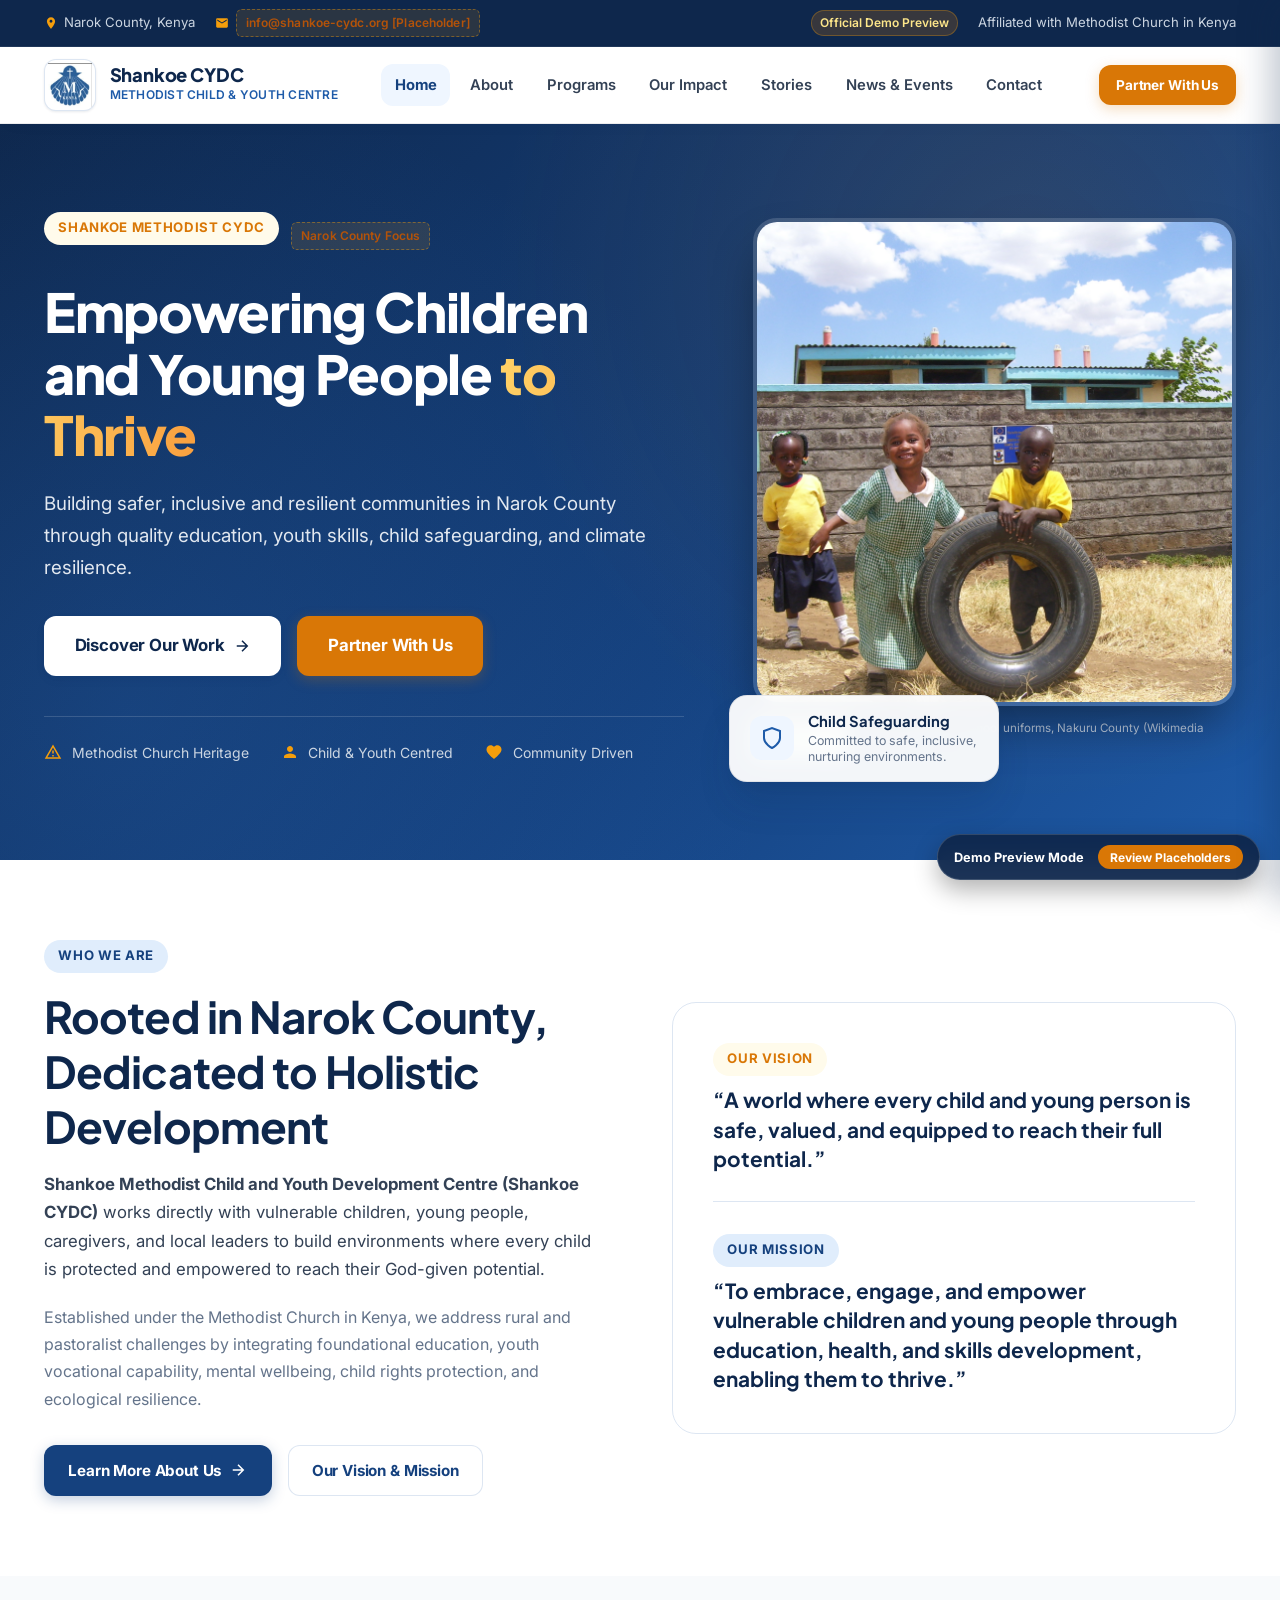
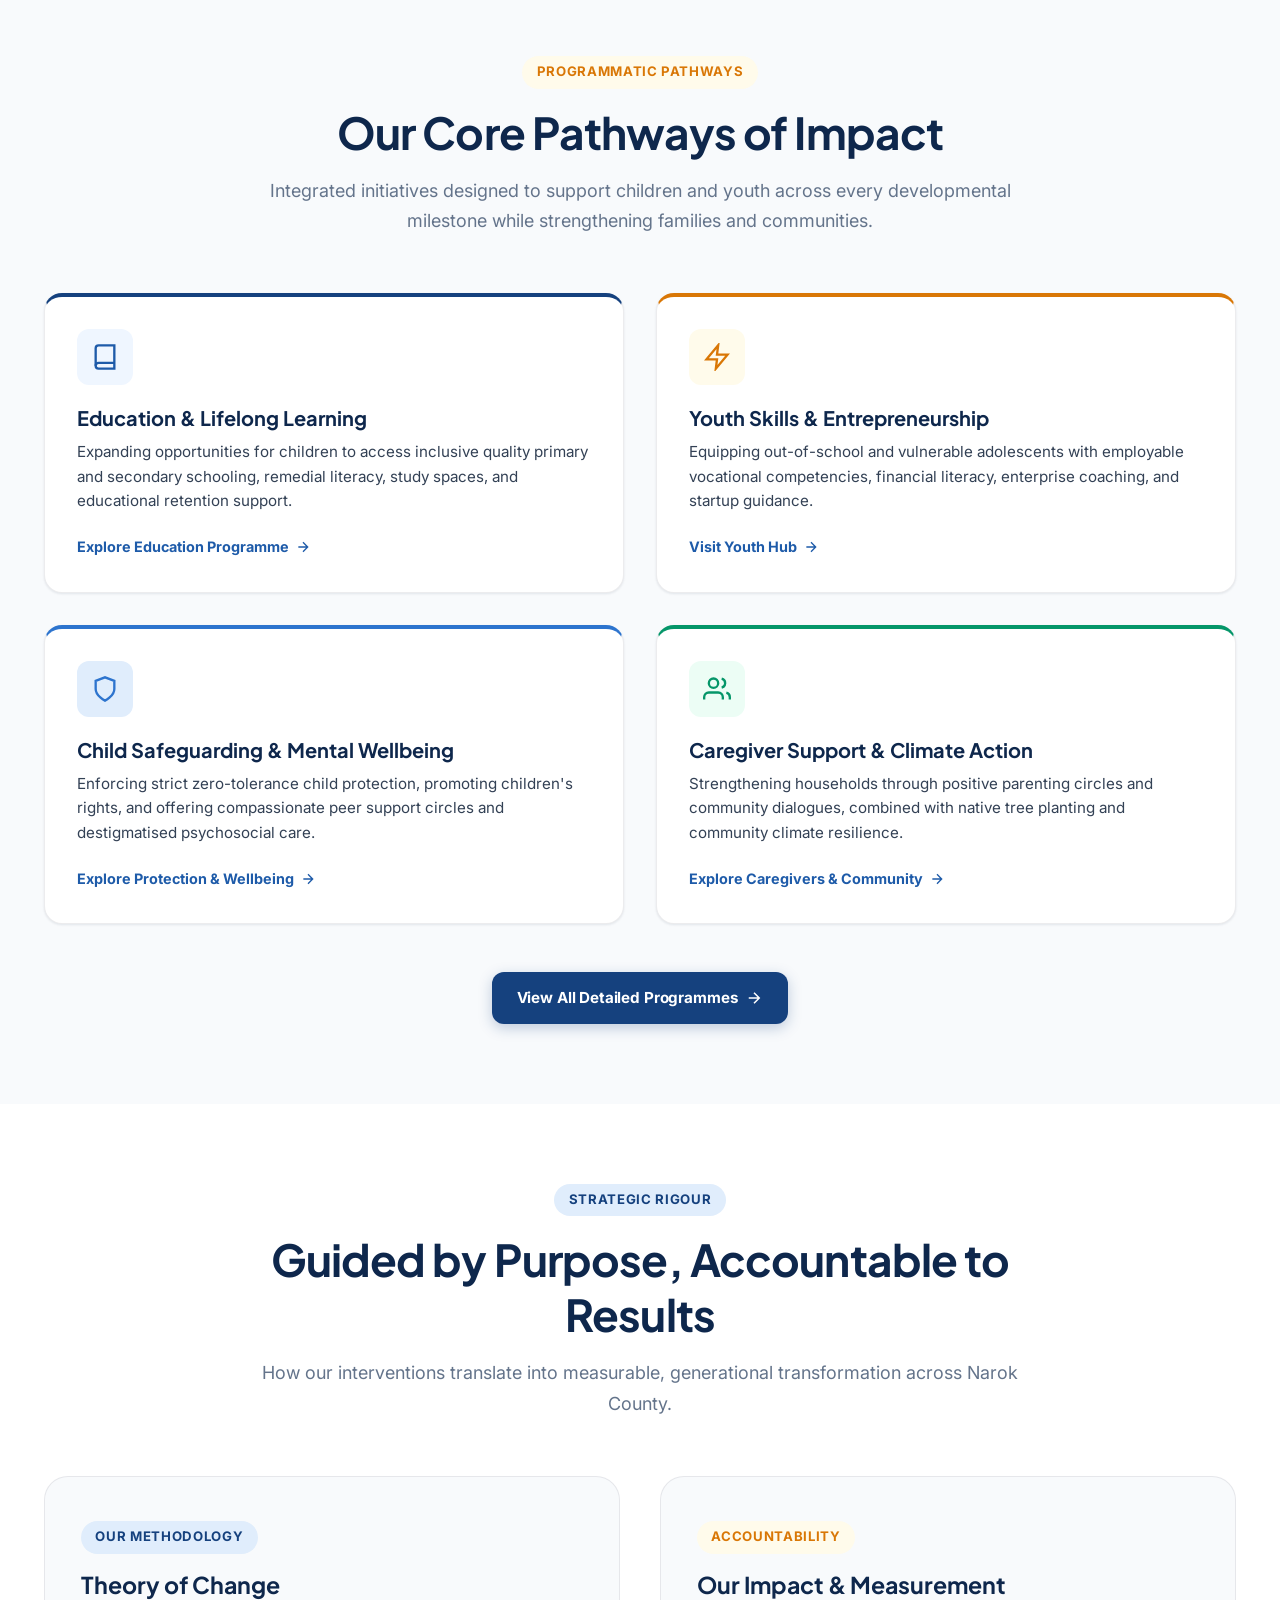
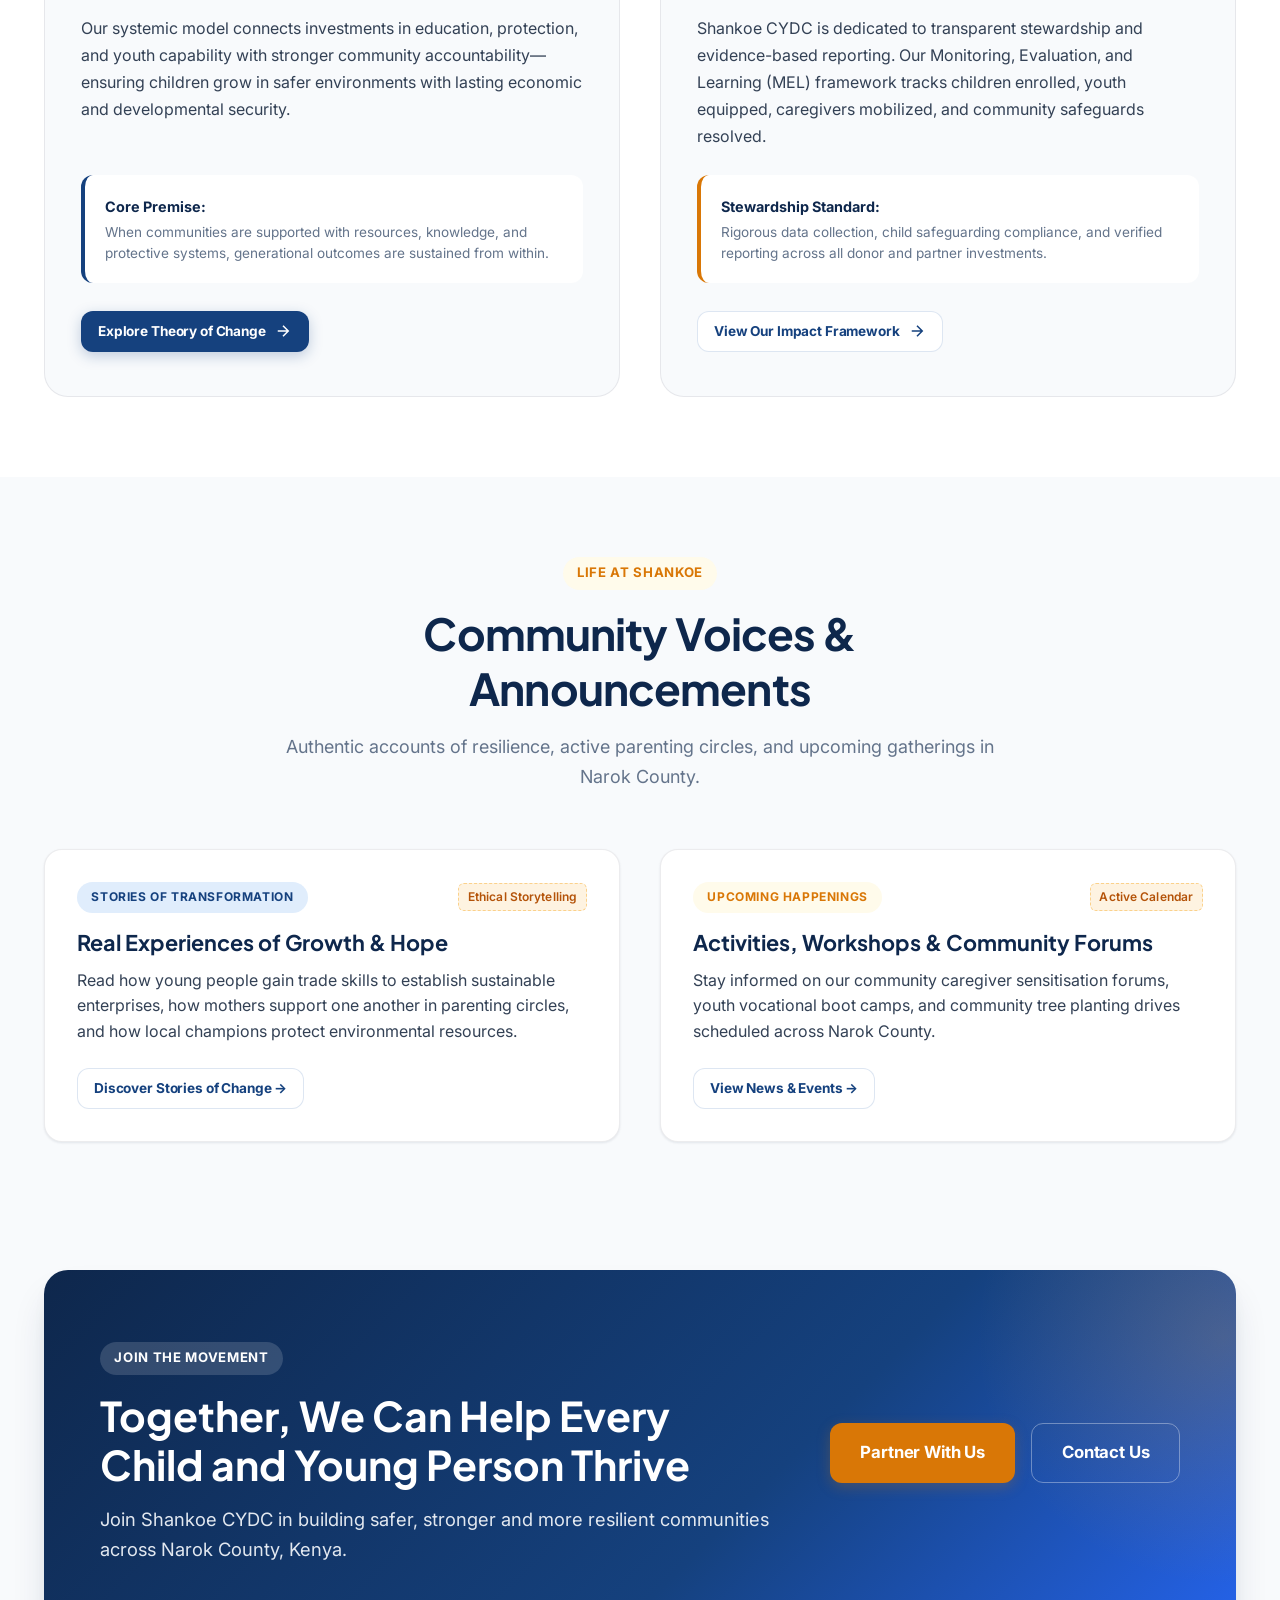
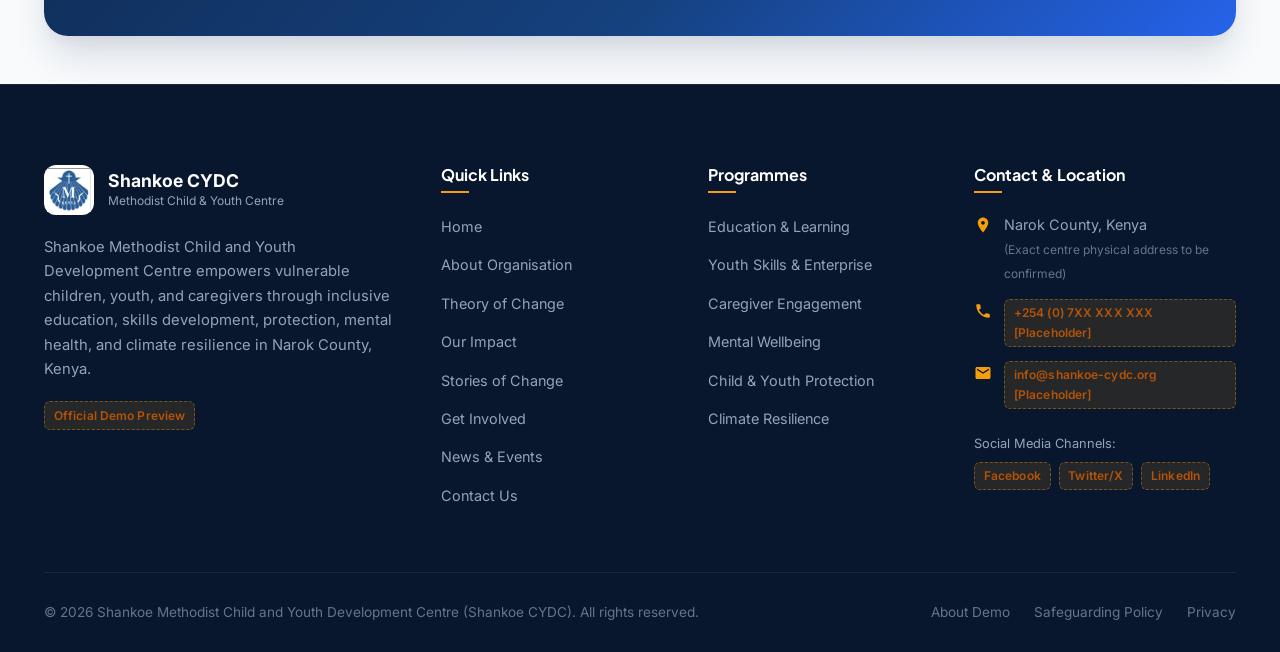
==== index.html @ 3a930e27 "Streamline homepage layout and eliminate redundant navigation across site" ====
<!DOCTYPE html>
<html lang="en">
<head>
  <meta charset="UTF-8">
  <meta name="viewport" content="width=device-width, initial-scale=1.0">
  <title>Shankoe Methodist Child and Youth Development Centre (Shankoe CYDC) | Narok County, Kenya</title>
  <meta name="description" content="Official website for Shankoe Methodist Child and Youth Development Centre (Shankoe CYDC) in Narok County, Kenya. Empowering children and youth through education, protection, mental wellbeing, and climate resilience.">
  <meta name="keywords" content="Shankoe CYDC, Shankoe Methodist Child and Youth Development Centre, Narok County Kenya, Child Development, Youth Empowerment, Education, Child Protection, Community Climate Resilience">
  <link rel="stylesheet" href="css/style.css">
  <link rel="icon" type="image/jpeg" href="assets/images/shankoe-logo-clean.png">
</head>
<body>

  <!-- Top Announcement & Status Bar -->
  <div class="top-bar">
    <div class="container top-bar-inner">
      <div class="top-bar-left">
        <span class="top-bar-item">
          <svg viewBox="0 0 24 24" fill="currentColor"><path d="M12 2C8.13 2 5 5.13 5 9c0 5.25 7 13 7 13s7-7.75 7-13c0-3.87-3.13-7-7-7zm0 9.5c-1.38 0-2.5-1.12-2.5-2.5s1.12-2.5 2.5-2.5 2.5 1.12 2.5 2.5-1.12 2.5-2.5 2.5z"/></svg>
          Narok County, Kenya
        </span>
        <span class="top-bar-item">
          <svg viewBox="0 0 24 24" fill="currentColor"><path d="M20 4H4c-1.1 0-1.99.9-1.99 2L2 18c0 1.1.9 2 2 2h16c1.1 0 2-.9 2-2V6c0-1.1-.9-2-2-2zm0 4l-8 5-8-5V6l8 5 8-5v2z"/></svg>
          <span class="placeholder-tag" data-placeholder="true">info@shankoe-cydc.org [Placeholder]</span>
        </span>
      </div>
      <div class="top-bar-right">
        <span class="demo-indicator">
          Official Demo Preview
        </span>
        <span class="top-bar-item">Affiliated with Methodist Church in Kenya</span>
      </div>
    </div>
  </div>

  <!-- Master Navigation Header -->
  <header class="header-nav">
    <div class="container nav-container">
      <a href="index.html" class="brand-wrapper" aria-label="Shankoe CYDC Home">
        <div class="brand-logo-badge">
          <img src="assets/images/shankoe-logo-clean.png" alt="Shankoe Methodist Child and Youth Development Centre Logo">
        </div>
        <div class="brand-text">
          <span class="brand-title">Shankoe CYDC</span>
          <span class="brand-sub">Methodist Child &amp; Youth Centre</span>
        </div>
      </a>

      <!-- Desktop Nav -->
      <nav>
        <ul class="nav-menu">
          <li class="nav-item"><a href="index.html" class="nav-link active">Home</a></li>
          <li class="nav-item">
            <a href="about.html" class="nav-link">About</a>
            <ul class="nav-dropdown">
              <li><a href="about.html#vision-mission">Vision &amp; Mission</a></li>
              <li><a href="about.html#core-values">Core Values</a></li>
              <li><a href="about.html#objectives">Strategic Objectives</a></li>
              <li><a href="about.html#toc">Theory of Change</a></li>
            </ul>
          </li>
          <li class="nav-item">
            <a href="programs.html" class="nav-link">Programs</a>
            <ul class="nav-dropdown">
              <li><a href="programs.html">All Programmes</a></li>
              <li><a href="programs.html#education">Education &amp; Lifelong Learning</a></li>
              <li><a href="youth.html">Youth Skills &amp; Enterprise</a></li>
              <li><a href="caregivers.html">Caregivers &amp; Community</a></li>
              <li><a href="programs.html#protection">Child &amp; Youth Protection</a></li>
              <li><a href="programs.html#mental-health">Psychosocial &amp; Mental Health</a></li>
              <li><a href="programs.html#climate">Community Climate Resilience</a></li>
            </ul>
          </li>
          <li class="nav-item"><a href="impact.html" class="nav-link">Our Impact</a></li>
          <li class="nav-item"><a href="stories.html" class="nav-link">Stories</a></li>
          <li class="nav-item"><a href="news.html" class="nav-link">News &amp; Events</a></li>
          <li class="nav-item"><a href="contact.html" class="nav-link">Contact</a></li>
        </ul>
      </nav>

      <!-- Nav Actions -->
      <div class="nav-actions">
        <a href="get-involved.html" class="btn btn-accent btn-sm">Partner With Us</a>
        <button class="mobile-toggle" aria-label="Open mobile navigation menu">
          <svg viewBox="0 0 24 24" fill="none" stroke="currentColor" stroke-width="2"><path stroke-linecap="round" stroke-linejoin="round" d="M4 6h16M4 12h16M4 18h16"/></svg>
        </button>
      </div>
    </div>
  </header>

  <!-- Mobile Off-Canvas Drawer -->
  <div class="mobile-drawer-backdrop"></div>
  <div class="mobile-drawer" role="dialog" aria-label="Mobile Navigation">
    <div class="mobile-drawer-header">
      <div class="brand-wrapper">
        <div class="brand-logo-badge">
          <img src="assets/images/shankoe-logo-clean.png" alt="Shankoe CYDC">
        </div>
        <div class="brand-text">
          <span class="brand-title">Shankoe CYDC</span>
          <span class="brand-sub">Narok County, Kenya</span>
        </div>
      </div>
      <button class="mobile-drawer-close" aria-label="Close navigation" style="background:none;border:none;cursor:pointer;padding:0.4rem;">
        <svg viewBox="0 0 24 24" width="24" height="24" stroke="currentColor" stroke-width="2" fill="none"><path d="M6 18L18 6M6 6l12 12"/></svg>
      </button>
    </div>
    <ul class="mobile-menu-list">
      <li><a href="index.html" class="mobile-menu-link active">Home</a></li>
      <li><a href="about.html" class="mobile-menu-link">About Us</a></li>
      <li><a href="programs.html" class="mobile-menu-link">Programs Overview</a></li>
      <li><a href="youth.html" class="mobile-menu-link">Youth Empowerment Hub</a></li>
      <li><a href="caregivers.html" class="mobile-menu-link">Caregiver Engagement</a></li>
      <li><a href="impact.html" class="mobile-menu-link">Our Impact</a></li>
      <li><a href="stories.html" class="mobile-menu-link">Stories of Change</a></li>
      <li><a href="news.html" class="mobile-menu-link">News &amp; Events</a></li>
      <li><a href="contact.html" class="mobile-menu-link">Contact</a></li>
    </ul>
    <div class="mobile-drawer-cta">
      <a href="get-involved.html" class="btn btn-accent" style="width:100%;">Partner With Us</a>
      <a href="contact.html" class="btn btn-secondary" style="width:100%;">Contact Organisation</a>
    </div>
  </div>

  <!-- Hero Section -->
  <section class="hero">
    <div class="container hero-grid">
      <div class="hero-content">
        <div class="hero-badge-row">
          <span class="eyebrow eyebrow-accent">Shankoe Methodist CYDC</span>
          <span class="placeholder-tag" data-placeholder="true">Narok County Focus</span>
        </div>
        <h1 class="hero-title">
          Empowering Children and Young People <span>to Thrive</span>
        </h1>
        <p class="hero-lead">
          Building safer, inclusive and resilient communities in Narok County through quality education, youth skills, child safeguarding, and climate resilience.
        </p>
        <div class="hero-actions">
          <a href="#pillars" class="btn btn-white btn-lg">
            Discover Our Work
            <svg viewBox="0 0 24 24" fill="none" stroke="currentColor" stroke-width="2"><path d="M5 12h14M12 5l7 7-7 7"/></svg>
          </a>
          <a href="get-involved.html" class="btn btn-accent btn-lg">
            Partner With Us
          </a>
        </div>
        <div class="hero-trust-bar">
          <div class="hero-trust-item">
            <svg viewBox="0 0 24 24" fill="currentColor"><path d="M12 2L1 21h22L12 2zm0 3.99L19.53 19H4.47L12 5.99zM11 16h2v2h-2zm0-6h2v4h-2z"/></svg>
            <span>Methodist Church Heritage</span>
          </div>
          <div class="hero-trust-item">
            <svg viewBox="0 0 24 24" fill="currentColor"><path d="M12 12c2.21 0 4-1.79 4-4s-1.79-4-4-4-4 1.79-4 4 1.79 4 4 4zm0 2c-2.67 0-8 1.34-8 4v2h16v-2c0-2.66-5.33-4-8-4z"/></svg>
            <span>Child &amp; Youth Centred</span>
          </div>
          <div class="hero-trust-item">
            <svg viewBox="0 0 24 24" fill="currentColor"><path d="M12 21.35l-1.45-1.32C5.4 15.36 2 12.28 2 8.5 2 5.42 4.42 3 7.5 3c1.74 0 3.41.81 4.5 2.09C13.09 3.81 14.76 3 16.5 3 19.58 3 22 5.42 22 8.5c0 3.78-3.4 6.86-8.55 11.54L12 21.35z"/></svg>
            <span>Community Driven</span>
          </div>
        </div>
      </div>

      <div class="hero-visual">
        <div class="hero-image-card">
          <img src="assets/images/kenya-nakuru-nursery-children.jpg" alt="Children in school uniforms at a community nursery school in Kenya">
        </div>
        <div class="hero-float-card">
          <div class="float-icon">
            <svg viewBox="0 0 24 24" fill="none" stroke="currentColor" stroke-width="2"><path d="M12 22s8-4 8-10V5l-8-3-8 3v7c0 6 8 10 8 10z"/></svg>
          </div>
          <div class="float-text">
            <h4>Child Safeguarding</h4>
            <p>Committed to safe, inclusive, nurturing environments.</p>
          </div>
        </div>
        <p class="photo-caption-note">
          <span style="background:#e0f7ec;color:#1a7a4a;font-size:0.7rem;padding:0.1rem 0.45rem;border-radius:3px;font-weight:600;">CC-BY Licensed</span>
          Kenyan children in school uniforms, Nakuru County (Wikimedia Commons).
        </p>
      </div>
    </div>
  </section>

  <!-- Who We Are / Purpose Overview (Concise & Impactful) -->
  <section class="section bg-white" id="who-we-are">
    <div class="container">
      <div class="grid-2" style="align-items: center; gap: 4rem;">
        <div>
          <span class="eyebrow">Who We Are</span>
          <h2 class="section-title">Rooted in Narok County, Dedicated to Holistic Development</h2>
          <p style="font-size: 1.05rem; line-height: 1.7; color: var(--text-body); margin-bottom: 1.25rem;">
            <strong>Shankoe Methodist Child and Youth Development Centre (Shankoe CYDC)</strong> works directly with vulnerable children, young people, caregivers, and local leaders to build environments where every child is protected and empowered to reach their God-given potential.
          </p>
          <p style="color: var(--text-muted); line-height: 1.7; margin-bottom: 2rem;">
            Established under the Methodist Church in Kenya, we address rural and pastoralist challenges by integrating foundational education, youth vocational capability, mental wellbeing, child rights protection, and ecological resilience.
          </p>
          <div style="display: flex; gap: 1rem; flex-wrap: wrap;">
            <a href="about.html" class="btn btn-primary">
              Learn More About Us
              <svg viewBox="0 0 24 24" fill="none" stroke="currentColor" stroke-width="2"><path d="M5 12h14M12 5l7 7-7 7"/></svg>
            </a>
            <a href="about.html#vision-mission" class="btn btn-secondary">
              Our Vision &amp; Mission
            </a>
          </div>
        </div>

        <div style="background: var(--bg-subtle-blue); border-radius: var(--radius-xl); padding: 2.5rem; border: 1px solid var(--border-blue);">
          <div style="margin-bottom: 2rem; padding-bottom: 1.75rem; border-bottom: 1px solid rgba(30, 91, 169, 0.15);">
            <div style="display:flex; align-items:center; gap:0.5rem; margin-bottom:0.6rem;">
              <span class="eyebrow eyebrow-accent" style="margin-bottom:0;">Our Vision</span>
            </div>
            <h3 style="font-size: 1.3rem; color: var(--primary-navy); line-height: 1.4;">
              “A world where every child and young person is safe, valued, and equipped to reach their full potential.”
            </h3>
          </div>
          <div>
            <div style="display:flex; align-items:center; gap:0.5rem; margin-bottom:0.6rem;">
              <span class="eyebrow" style="margin-bottom:0;">Our Mission</span>
            </div>
            <h3 style="font-size: 1.3rem; color: var(--primary-navy); line-height: 1.4;">
              “To embrace, engage, and empower vulnerable children and young people through education, health, and skills development, enabling them to thrive.”
            </h3>
          </div>
        </div>
      </div>
    </div>
  </section>

  <!-- Core Pillars of Impact (Curated 4-Pillar Grid) -->
  <section class="section bg-light" id="pillars">
    <div class="container">
      <div class="section-header">
        <span class="eyebrow eyebrow-accent">Programmatic Pathways</span>
        <h2 class="section-title">Our Core Pathways of Impact</h2>
        <p class="section-desc">
          Integrated initiatives designed to support children and youth across every developmental milestone while strengthening families and communities.
        </p>
      </div>

      <div class="grid-2" style="gap: 2rem;">
        <!-- Pillar 1: Education -->
        <div class="card" style="border-top: 4px solid var(--primary-blue);">
          <div class="card-icon">
            <svg viewBox="0 0 24 24" fill="none" stroke="currentColor" stroke-width="2"><path d="M4 19.5A2.5 2.5 0 0 1 6.5 17H20"/><path d="M6.5 2H20v20H6.5A2.5 2.5 0 0 1 4 19.5v-15A2.5 2.5 0 0 1 6.5 2z"/></svg>
          </div>
          <h3 class="card-title">Education &amp; Lifelong Learning</h3>
          <p class="card-text">
            Expanding opportunities for children to access inclusive quality primary and secondary schooling, remedial literacy, study spaces, and educational retention support.
          </p>
          <a href="programs.html#education" class="card-link">
            Explore Education Programme
            <svg viewBox="0 0 24 24" fill="none" stroke="currentColor" stroke-width="2"><path d="M5 12h14M12 5l7 7-7 7"/></svg>
          </a>
        </div>

        <!-- Pillar 2: Youth Skills -->
        <div class="card" style="border-top: 4px solid var(--accent-amber);">
          <div class="card-icon" style="background:var(--accent-warm); color:var(--accent-amber);">
            <svg viewBox="0 0 24 24" fill="none" stroke="currentColor" stroke-width="2"><polygon points="13 2 3 14 12 14 11 22 21 10 12 10 13 2"/></svg>
          </div>
          <h3 class="card-title">Youth Skills &amp; Entrepreneurship</h3>
          <p class="card-text">
            Equipping out-of-school and vulnerable adolescents with employable vocational competencies, financial literacy, enterprise coaching, and startup guidance.
          </p>
          <a href="youth.html" class="card-link">
            Visit Youth Hub
            <svg viewBox="0 0 24 24" fill="none" stroke="currentColor" stroke-width="2"><path d="M5 12h14M12 5l7 7-7 7"/></svg>
          </a>
        </div>

        <!-- Pillar 3: Protection & Wellbeing -->
        <div class="card" style="border-top: 4px solid var(--accent-blue);">
          <div class="card-icon" style="background:#e0edfc; color:var(--accent-blue);">
            <svg viewBox="0 0 24 24" fill="none" stroke="currentColor" stroke-width="2"><path d="M12 22s8-4 8-10V5l-8-3-8 3v7c0 6 8 10 8 10z"/></svg>
          </div>
          <h3 class="card-title">Child Safeguarding &amp; Mental Wellbeing</h3>
          <p class="card-text">
            Enforcing strict zero-tolerance child protection, promoting children's rights, and offering compassionate peer support circles and destigmatised psychosocial care.
          </p>
          <a href="programs.html#protection" class="card-link">
            Explore Protection &amp; Wellbeing
            <svg viewBox="0 0 24 24" fill="none" stroke="currentColor" stroke-width="2"><path d="M5 12h14M12 5l7 7-7 7"/></svg>
          </a>
        </div>

        <!-- Pillar 4: Caregivers & Climate -->
        <div class="card" style="border-top: 4px solid var(--accent-green);">
          <div class="card-icon" style="background:var(--accent-green-light); color:var(--accent-green);">
            <svg viewBox="0 0 24 24" fill="none" stroke="currentColor" stroke-width="2"><path d="M17 21v-2a4 4 0 0 0-4-4H5a4 4 0 0 0-4 4v2"/><circle cx="9" cy="7" r="4"/><path d="M23 21v-2a4 4 0 0 0-3-3.87"/><path d="M16 3.13a4 4 0 0 1 0 7.75"/></svg>
          </div>
          <h3 class="card-title">Caregiver Support &amp; Climate Action</h3>
          <p class="card-text">
            Strengthening households through positive parenting circles and community dialogues, combined with native tree planting and community climate resilience.
          </p>
          <a href="caregivers.html" class="card-link">
            Explore Caregivers &amp; Community
            <svg viewBox="0 0 24 24" fill="none" stroke="currentColor" stroke-width="2"><path d="M5 12h14M12 5l7 7-7 7"/></svg>
          </a>
        </div>
      </div>

      <div style="text-align: center; margin-top: 3rem;">
        <a href="programs.html" class="btn btn-primary">
          View All Detailed Programmes
          <svg viewBox="0 0 24 24" fill="none" stroke="currentColor" stroke-width="2"><path d="M5 12h14M12 5l7 7-7 7"/></svg>
        </a>
      </div>
    </div>
  </section>

  <!-- Strategic Direction & Impact Framework (Clean Dual Gateway) -->
  <section class="section bg-white" id="strategy-impact">
    <div class="container">
      <div class="section-header">
        <span class="eyebrow">Strategic Rigour</span>
        <h2 class="section-title">Guided by Purpose, Accountable to Results</h2>
        <p class="section-desc">
          How our interventions translate into measurable, generational transformation across Narok County.
        </p>
      </div>

      <div class="grid-2" style="gap: 2.5rem; align-items: stretch;">
        <!-- Theory of Change Card -->
        <div style="background: var(--bg-page); border-radius: var(--radius-xl); padding: 2.75rem 2.25rem; border: 1px solid var(--border-light); display: flex; flex-direction: column;">
          <div style="display: flex; align-items: center; gap: 0.5rem; margin-bottom: 1rem;">
            <span class="eyebrow" style="margin-bottom: 0;">Our Methodology</span>
          </div>
          <h3 style="font-size: 1.45rem; color: var(--primary-navy); margin-bottom: 1rem;">Theory of Change</h3>
          <p style="color: var(--text-body); line-height: 1.7; margin-bottom: 1.5rem; flex-grow: 1;">
            Our systemic model connects investments in education, protection, and youth capability with stronger community accountability—ensuring children grow in safer environments with lasting economic and developmental security.
          </p>
          <div style="background: #ffffff; border-radius: var(--radius-md); padding: 1.25rem; margin-bottom: 1.75rem; border-left: 4px solid var(--primary-blue);">
            <strong style="color: var(--primary-navy); font-size: 0.9rem; display: block; margin-bottom: 0.25rem;">Core Premise:</strong>
            <p style="font-size: 0.85rem; color: var(--text-muted); margin: 0; line-height: 1.5;">
              When communities are supported with resources, knowledge, and protective systems, generational outcomes are sustained from within.
            </p>
          </div>
          <div>
            <a href="about.html#toc" class="btn btn-primary btn-sm">
              Explore Theory of Change
              <svg viewBox="0 0 24 24" fill="none" stroke="currentColor" stroke-width="2"><path d="M5 12h14M12 5l7 7-7 7"/></svg>
            </a>
          </div>
        </div>

        <!-- Impact & Accountability Card -->
        <div style="background: var(--bg-page); border-radius: var(--radius-xl); padding: 2.75rem 2.25rem; border: 1px solid var(--border-light); display: flex; flex-direction: column;">
          <div style="display: flex; align-items: center; gap: 0.5rem; margin-bottom: 1rem;">
            <span class="eyebrow eyebrow-accent" style="margin-bottom: 0;">Accountability</span>
          </div>
          <h3 style="font-size: 1.45rem; color: var(--primary-navy); margin-bottom: 1rem;">Our Impact &amp; Measurement</h3>
          <p style="color: var(--text-body); line-height: 1.7; margin-bottom: 1.5rem; flex-grow: 1;">
            Shankoe CYDC is dedicated to transparent stewardship and evidence-based reporting. Our Monitoring, Evaluation, and Learning (MEL) framework tracks children enrolled, youth equipped, caregivers mobilized, and community safeguards resolved.
          </p>
          <div style="background: #ffffff; border-radius: var(--radius-md); padding: 1.25rem; margin-bottom: 1.75rem; border-left: 4px solid var(--accent-amber);">
            <strong style="color: var(--primary-navy); font-size: 0.9rem; display: block; margin-bottom: 0.25rem;">Stewardship Standard:</strong>
            <p style="font-size: 0.85rem; color: var(--text-muted); margin: 0; line-height: 1.5;">
              Rigorous data collection, child safeguarding compliance, and verified reporting across all donor and partner investments.
            </p>
          </div>
          <div>
            <a href="impact.html" class="btn btn-secondary btn-sm">
              View Our Impact Framework
              <svg viewBox="0 0 24 24" fill="none" stroke="currentColor" stroke-width="2"><path d="M5 12h14M12 5l7 7-7 7"/></svg>
            </a>
          </div>
        </div>
      </div>
    </div>
  </section>

  <!-- Community Life Spotlight (Stories & Happenings in ONE Clean Section) -->
  <section class="section bg-light" id="community-life">
    <div class="container">
      <div class="section-header">
        <span class="eyebrow eyebrow-accent">Life at Shankoe</span>
        <h2 class="section-title">Community Voices &amp; Announcements</h2>
        <p class="section-desc">
          Authentic accounts of resilience, active parenting circles, and upcoming gatherings in Narok County.
        </p>
      </div>

      <div class="grid-2" style="gap: 2.5rem;">
        <!-- Stories Spotlight Card -->
        <div class="card" style="display: flex; flex-direction: column;">
          <div style="display:flex; justify-content:space-between; align-items:center; margin-bottom: 1rem;">
            <span class="eyebrow" style="font-size: 0.75rem; margin: 0;">Stories of Transformation</span>
            <span class="placeholder-tag">Ethical Storytelling</span>
          </div>
          <h3 style="font-size: 1.35rem; color: var(--primary-navy); margin-bottom: 0.75rem;">
            Real Experiences of Growth &amp; Hope
          </h3>
          <p style="color: var(--text-body); line-height: 1.6; margin-bottom: 1.5rem; flex-grow: 1;">
            Read how young people gain trade skills to establish sustainable enterprises, how mothers support one another in parenting circles, and how local champions protect environmental resources.
          </p>
          <div style="margin-top: auto;">
            <a href="stories.html" class="btn btn-secondary btn-sm">
              Discover Stories of Change &rarr;
            </a>
          </div>
        </div>

        <!-- News & Events Spotlight Card -->
        <div class="card" style="display: flex; flex-direction: column;">
          <div style="display:flex; justify-content:space-between; align-items:center; margin-bottom: 1rem;">
            <span class="eyebrow eyebrow-accent" style="font-size: 0.75rem; margin: 0;">Upcoming Happenings</span>
            <span class="placeholder-tag">Active Calendar</span>
          </div>
          <h3 style="font-size: 1.35rem; color: var(--primary-navy); margin-bottom: 0.75rem;">
            Activities, Workshops &amp; Community Forums
          </h3>
          <p style="color: var(--text-body); line-height: 1.6; margin-bottom: 1.5rem; flex-grow: 1;">
            Stay informed on our community caregiver sensitisation forums, youth vocational boot camps, and community tree planting drives scheduled across Narok County.
          </p>
          <div style="margin-top: auto;">
            <a href="news.html" class="btn btn-secondary btn-sm">
              View News &amp; Events &rarr;
            </a>
          </div>
        </div>
      </div>
    </div>
  </section>

  <!-- Final Call to Action -->
  <section class="section-sm">
    <div class="container">
      <div class="cta-banner">
        <div class="cta-grid">
          <div>
            <span class="eyebrow eyebrow-white" style="margin-bottom: 1rem;">Join The Movement</span>
            <h2>Together, We Can Help Every Child and Young Person Thrive</h2>
            <p>
              Join Shankoe CYDC in building safer, stronger and more resilient communities across Narok County, Kenya.
            </p>
          </div>
          <div class="cta-buttons">
            <a href="get-involved.html" class="btn btn-accent btn-lg">
              Partner With Us
            </a>
            <a href="contact.html" class="btn btn-outline-white btn-lg">
              Contact Us
            </a>
          </div>
        </div>
      </div>
    </div>
  </section>

  <!-- Master Site Footer -->
  <footer class="site-footer">
    <div class="container">
      <div class="footer-top">
        <!-- Col 1: Brand & Bio -->
        <div class="footer-brand">
          <div class="footer-logo-row">
            <div class="footer-logo-badge">
              <img src="assets/images/shankoe-logo-clean.png" alt="Shankoe CYDC">
            </div>
            <div>
              <div class="footer-brand-title">Shankoe CYDC</div>
              <div style="font-size:0.75rem; color:#94a3b8;">Methodist Child &amp; Youth Centre</div>
            </div>
          </div>
          <p>
            Shankoe Methodist Child and Youth Development Centre empowers vulnerable children, youth, and caregivers through inclusive education, skills development, protection, mental health, and climate resilience in Narok County, Kenya.
          </p>
          <div style="display:flex; align-items:center; gap:0.5rem;">
            <span class="placeholder-tag">Official Demo Preview</span>
          </div>
        </div>

        <!-- Col 2: Navigation -->
        <div class="footer-col">
          <h4>Quick Links</h4>
          <ul class="footer-links">
            <li><a href="index.html">Home</a></li>
            <li><a href="about.html">About Organisation</a></li>
            <li><a href="about.html#toc">Theory of Change</a></li>
            <li><a href="impact.html">Our Impact</a></li>
            <li><a href="stories.html">Stories of Change</a></li>
            <li><a href="get-involved.html">Get Involved</a></li>
            <li><a href="news.html">News &amp; Events</a></li>
            <li><a href="contact.html">Contact Us</a></li>
          </ul>
        </div>

        <!-- Col 3: Programs -->
        <div class="footer-col">
          <h4>Programmes</h4>
          <ul class="footer-links">
            <li><a href="programs.html#education">Education &amp; Learning</a></li>
            <li><a href="youth.html">Youth Skills &amp; Enterprise</a></li>
            <li><a href="caregivers.html">Caregiver Engagement</a></li>
            <li><a href="programs.html#mental-health">Mental Wellbeing</a></li>
            <li><a href="programs.html#protection">Child &amp; Youth Protection</a></li>
            <li><a href="programs.html#climate">Climate Resilience</a></li>
          </ul>
        </div>

        <!-- Col 4: Contact & Placeholders -->
        <div class="footer-col">
          <h4>Contact &amp; Location</h4>
          <ul class="footer-contact-list">
            <li class="footer-contact-item">
              <svg viewBox="0 0 24 24" fill="currentColor"><path d="M12 2C8.13 2 5 5.13 5 9c0 5.25 7 13 7 13s7-7.75 7-13c0-3.87-3.13-7-7-7zm0 9.5c-1.38 0-2.5-1.12-2.5-2.5s1.12-2.5 2.5-2.5 2.5 1.12 2.5 2.5-1.12 2.5-2.5 2.5z"/></svg>
              <span>Narok County, Kenya <br><small style="color:#64748b;">(Exact centre physical address to be confirmed)</small></span>
            </li>
            <li class="footer-contact-item">
              <svg viewBox="0 0 24 24" fill="currentColor"><path d="M6.62 10.79a15.053 15.053 0 006.59 6.59l2.2-2.2c.27-.27.67-.36 1.02-.24 1.12.37 2.33.57 3.57.57.55 0 1 .45 1 1V20c0 .55-.45 1-1 1-9.39 0-17-7.61-17-17 0-.55.45-1 1-1h3.5c.55 0 1 .45 1 1 0 1.25.2 2.45.57 3.57.11.35.03.74-.25 1.02l-2.2 2.2z"/></svg>
              <span class="placeholder-tag" data-placeholder="true">+254 (0) 7XX XXX XXX [Placeholder]</span>
            </li>
            <li class="footer-contact-item">
              <svg viewBox="0 0 24 24" fill="currentColor"><path d="M20 4H4c-1.1 0-1.99.9-1.99 2L2 18c0 1.1.9 2 2 2h16c1.1 0 2-.9 2-2V6c0-1.1-.9-2-2-2zm0 4l-8 5-8-5V6l8 5 8-5v2z"/></svg>
              <span class="placeholder-tag" data-placeholder="true">info@shankoe-cydc.org [Placeholder]</span>
            </li>
          </ul>
          <div style="margin-top: 1.5rem;">
            <p style="font-size: 0.8rem; color: #94a3b8; margin-bottom: 0.5rem;">Social Media Channels:</p>
            <div style="display:flex; gap:0.5rem;">
              <span class="placeholder-tag">Facebook</span>
              <span class="placeholder-tag">Twitter/X</span>
              <span class="placeholder-tag">LinkedIn</span>
            </div>
          </div>
        </div>
      </div>

      <div class="footer-bottom">
        <p>&copy; 2026 Shankoe Methodist Child and Youth Development Centre (Shankoe CYDC). All rights reserved.</p>
        <div class="footer-bottom-links">
          <a href="about.html">About Demo</a>
          <a href="contact.html">Safeguarding Policy</a>
          <a href="contact.html">Privacy</a>
        </div>
      </div>
    </div>
  </footer>

  <!-- Floating Demo Controls for Shankoe CYDC Reviewers -->
  <aside class="demo-control-bar" aria-label="Demo Review Helper">
    <span><strong>Demo Preview Mode</strong></span>
    <button id="togglePlaceholdersBtn" class="demo-toggle-btn">Review Placeholders</button>
  </aside>

  <script src="js/main.js"></script>
</body>
</html>
---- css/style.css ----
/* ==========================================================================
   Shankoe Methodist Child and Youth Development Centre (Shankoe CYDC)
   Official Master Stylesheet - Modern NGO Digital Identity
   ========================================================================== */

@import url('https://fonts.googleapis.com/css2?family=Inter:wght@300;400;500;600;700&family=Plus+Jakarta+Sans:wght@500;600;700;800&display=swap');

:root {
  /* Brand Palette - Rooted in Methodist Blue Heritage */
  --primary-navy: #0e274c;
  --primary-blue: #15417e;
  --brand-blue: #1e5ba9;
  --accent-blue: #2d74ce;
  --light-blue: #eff6ff;
  --tint-blue: #e0edfc;
  
  /* Warmth & Community Accents */
  --accent-amber: #d97706;
  --accent-gold: #f59e0b;
  --accent-warm: #fffbeb;
  --accent-green: #059669;
  --accent-green-light: #ecfdf5;
  
  /* Neutrals & Surfaces */
  --bg-page: #f8fafc;
  --bg-surface: #ffffff;
  --bg-subtle: #f1f5f9;
  --text-main: #0f172a;
  --text-body: #334155;
  --text-muted: #64748b;
  --text-light: #94a3b8;
  --border-light: rgba(15, 23, 42, 0.08);
  --border-blue: rgba(30, 91, 169, 0.15);
  
  /* Elevation Shadows */
  --shadow-sm: 0 1px 3px rgba(14, 39, 76, 0.06), 0 1px 2px rgba(14, 39, 76, 0.04);
  --shadow-md: 0 4px 12px -2px rgba(14, 39, 76, 0.08), 0 2px 6px -1px rgba(14, 39, 76, 0.04);
  --shadow-lg: 0 12px 24px -4px rgba(14, 39, 76, 0.1), 0 4px 8px -2px rgba(14, 39, 76, 0.04);
  --shadow-xl: 0 24px 38px -6px rgba(14, 39, 76, 0.14), 0 8px 16px -4px rgba(14, 39, 76, 0.06);

  /* Radius */
  --radius-sm: 6px;
  --radius-md: 12px;
  --radius-lg: 18px;
  --radius-xl: 24px;
  --radius-full: 9999px;

  /* Fonts */
  --font-heading: 'Plus Jakarta Sans', system-ui, -apple-system, sans-serif;
  --font-body: 'Inter', system-ui, -apple-system, sans-serif;

  /* Transitions */
  --transition-fast: 0.18s ease;
  --transition-base: 0.28s cubic-bezier(0.16, 1, 0.3, 1);
  --transition-smooth: 0.4s cubic-bezier(0.16, 1, 0.3, 1);
}

/* Base & Reset */
*, *::before, *::after {
  box-sizing: border-box;
  margin: 0;
  padding: 0;
}

html {
  scroll-behavior: smooth;
  font-size: 16px;
  -webkit-font-smoothing: antialiased;
  -moz-osx-font-smoothing: grayscale;
}

body {
  font-family: var(--font-body);
  background-color: var(--bg-page);
  color: var(--text-body);
  line-height: 1.65;
  overflow-x: hidden;
}

h1, h2, h3, h4, h5, h6 {
  font-family: var(--font-heading);
  color: var(--primary-navy);
  font-weight: 700;
  line-height: 1.25;
}

a {
  color: var(--brand-blue);
  text-decoration: none;
  transition: color var(--transition-fast);
}

a:hover {
  color: var(--primary-navy);
}

img {
  max-width: 100%;
  height: auto;
  display: block;
}

button, input, textarea, select {
  font-family: inherit;
  font-size: inherit;
}

/* Layout Utilities */
.container {
  width: 100%;
  max-width: 1240px;
  margin: 0 auto;
  padding: 0 1.5rem;
}

.container-narrow {
  max-width: 900px;
}

.section {
  padding: 5rem 0;
  position: relative;
}

.section-sm {
  padding: 3rem 0;
}

.section-lg {
  padding: 6.5rem 0;
}

.bg-white {
  background-color: var(--bg-surface);
}

.bg-light {
  background-color: var(--bg-page);
}

.bg-subtle-blue {
  background-color: var(--light-blue);
}

.bg-navy {
  background-color: var(--primary-navy);
  color: #ffffff;
}

.bg-navy h1, .bg-navy h2, .bg-navy h3, .bg-navy h4 {
  color: #ffffff;
}

.bg-navy p {
  color: #cbd5e1;
}

/* Section Headers */
.section-header {
  text-align: center;
  max-width: 760px;
  margin: 0 auto 3.5rem;
}

.section-header.text-left {
  text-align: left;
  margin-left: 0;
}

.eyebrow {
  display: inline-flex;
  align-items: center;
  gap: 0.5rem;
  padding: 0.35rem 0.9rem;
  border-radius: var(--radius-full);
  background-color: var(--tint-blue);
  color: var(--primary-blue);
  font-size: 0.825rem;
  font-weight: 700;
  letter-spacing: 0.05em;
  text-transform: uppercase;
  margin-bottom: 1rem;
}

.eyebrow-accent {
  background-color: var(--accent-warm);
  color: var(--accent-amber);
}

.eyebrow-white {
  background-color: rgba(255, 255, 255, 0.15);
  color: #ffffff;
}

.section-title {
  font-size: clamp(2rem, 3.5vw, 2.75rem);
  letter-spacing: -0.02em;
  margin-bottom: 1rem;
}

.section-desc {
  font-size: 1.125rem;
  color: var(--text-muted);
  line-height: 1.7;
}

/* Top Announcement Bar */
.top-bar {
  background-color: var(--primary-navy);
  color: #cbd5e1;
  font-size: 0.825rem;
  padding: 0.55rem 0;
  border-bottom: 1px solid rgba(255, 255, 255, 0.08);
}

.top-bar-inner {
  display: flex;
  align-items: center;
  justify-content: space-between;
  flex-wrap: wrap;
  gap: 0.75rem;
}

.top-bar-left, .top-bar-right {
  display: flex;
  align-items: center;
  gap: 1.25rem;
  flex-wrap: wrap;
}

.top-bar-item {
  display: inline-flex;
  align-items: center;
  gap: 0.4rem;
  color: #cbd5e1;
}

.top-bar-item svg {
  width: 14px;
  height: 14px;
  color: var(--accent-gold);
}

.top-bar-link {
  color: #cbd5e1;
  transition: color var(--transition-fast);
}

.top-bar-link:hover {
  color: #ffffff;
}

.demo-indicator {
  display: inline-flex;
  align-items: center;
  gap: 0.35rem;
  padding: 0.15rem 0.5rem;
  border-radius: var(--radius-full);
  background: rgba(217, 119, 6, 0.2);
  color: #fde68a;
  border: 1px solid rgba(245, 158, 11, 0.3);
  font-weight: 600;
  font-size: 0.75rem;
}

/* Master Navigation Bar */
.header-nav {
  position: sticky;
  top: 0;
  z-index: 1000;
  background-color: rgba(255, 255, 255, 0.98);
  backdrop-filter: blur(12px);
  border-bottom: 1px solid var(--border-light);
  box-shadow: 0 4px 20px -8px rgba(14, 39, 76, 0.06);
  transition: all var(--transition-base);
}

.nav-container {
  display: flex;
  align-items: center;
  justify-content: space-between;
  padding-top: 0.75rem;
  padding-bottom: 0.75rem;
}

.brand-wrapper {
  display: flex;
  align-items: center;
  gap: 0.85rem;
  text-decoration: none;
}

.brand-logo-badge {
  width: 52px;
  height: 52px;
  border-radius: var(--radius-md);
  background: #ffffff;
  padding: 3px;
  display: flex;
  align-items: center;
  justify-content: center;
  box-shadow: var(--shadow-sm);
  border: 1px solid var(--border-blue);
  flex-shrink: 0;
}

.brand-logo-badge img {
  width: 100%;
  height: 100%;
  object-fit: contain;
}

.brand-text {
  display: flex;
  flex-direction: column;
}

.brand-title {
  font-family: var(--font-heading);
  font-weight: 800;
  font-size: 1.15rem;
  line-height: 1.15;
  color: var(--primary-navy);
  letter-spacing: -0.01em;
}

.brand-sub {
  font-size: 0.75rem;
  font-weight: 600;
  color: var(--brand-blue);
  letter-spacing: 0.02em;
  text-transform: uppercase;
}

/* Desktop Nav Menu */
.nav-menu {
  display: flex;
  align-items: center;
  gap: 0.4rem;
  list-style: none;
}

.nav-item {
  position: relative;
}

.nav-link {
  display: inline-flex;
  align-items: center;
  gap: 0.35rem;
  padding: 0.55rem 0.85rem;
  border-radius: var(--radius-md);
  font-size: 0.925rem;
  font-weight: 600;
  color: var(--text-body);
  transition: all var(--transition-fast);
}

.nav-link:hover, .nav-link.active {
  color: var(--brand-blue);
  background-color: var(--light-blue);
}

.nav-link.active {
  color: var(--primary-blue);
  font-weight: 700;
}

/* Nav Dropdown */
.nav-dropdown {
  position: absolute;
  top: 100%;
  left: 0;
  min-width: 250px;
  background: #ffffff;
  border-radius: var(--radius-md);
  box-shadow: var(--shadow-xl);
  border: 1px solid var(--border-light);
  padding: 0.6rem;
  opacity: 0;
  visibility: hidden;
  transform: translateY(10px);
  transition: all var(--transition-base);
  z-index: 100;
  list-style: none;
}

.nav-item:hover .nav-dropdown {
  opacity: 1;
  visibility: visible;
  transform: translateY(0);
}

.nav-dropdown li a {
  display: block;
  padding: 0.6rem 0.85rem;
  border-radius: var(--radius-sm);
  font-size: 0.875rem;
  font-weight: 500;
  color: var(--text-body);
  transition: background-color var(--transition-fast), color var(--transition-fast);
}

.nav-dropdown li a:hover {
  background-color: var(--light-blue);
  color: var(--brand-blue);
}

/* Nav Actions */
.nav-actions {
  display: flex;
  align-items: center;
  gap: 0.85rem;
}

.mobile-toggle {
  display: none;
  background: none;
  border: none;
  color: var(--primary-navy);
  padding: 0.4rem;
  cursor: pointer;
  border-radius: var(--radius-sm);
}

.mobile-toggle svg {
  width: 26px;
  height: 26px;
}

/* Buttons */
.btn {
  display: inline-flex;
  align-items: center;
  justify-content: center;
  gap: 0.5rem;
  padding: 0.75rem 1.45rem;
  border-radius: var(--radius-md);
  font-weight: 700;
  font-size: 0.95rem;
  letter-spacing: -0.01em;
  cursor: pointer;
  border: 1px solid transparent;
  transition: all var(--transition-base);
  white-space: nowrap;
}

.btn svg {
  width: 18px;
  height: 18px;
  transition: transform var(--transition-fast);
}

.btn:hover svg {
  transform: translateX(2px);
}

.btn-primary {
  background-color: var(--primary-blue);
  color: #ffffff;
  box-shadow: 0 4px 14px rgba(21, 65, 126, 0.25);
}

.btn-primary:hover {
  background-color: var(--primary-navy);
  color: #ffffff;
  box-shadow: 0 6px 20px rgba(14, 39, 76, 0.35);
  transform: translateY(-2px);
}

.btn-accent {
  background-color: var(--accent-amber);
  color: #ffffff;
  box-shadow: 0 4px 14px rgba(217, 119, 6, 0.25);
}

.btn-accent:hover {
  background-color: #b45309;
  color: #ffffff;
  transform: translateY(-2px);
}

.btn-secondary {
  background-color: #ffffff;
  color: var(--primary-blue);
  border-color: var(--border-blue);
}

.btn-secondary:hover {
  background-color: var(--light-blue);
  border-color: var(--brand-blue);
  color: var(--primary-navy);
  transform: translateY(-2px);
}

.btn-outline-white {
  background-color: transparent;
  color: #ffffff;
  border-color: rgba(255, 255, 255, 0.35);
}

.btn-outline-white:hover {
  background-color: #ffffff;
  color: var(--primary-navy);
  border-color: #ffffff;
  transform: translateY(-2px);
}

.btn-white {
  background-color: #ffffff;
  color: var(--primary-navy);
  box-shadow: var(--shadow-md);
}

.btn-white:hover {
  background-color: #f8fafc;
  color: var(--primary-blue);
  transform: translateY(-2px);
}

.btn-sm {
  padding: 0.5rem 1rem;
  font-size: 0.85rem;
}

.btn-lg {
  padding: 0.95rem 1.85rem;
  font-size: 1.05rem;
}

/* Hero Section */
.hero {
  position: relative;
  background: linear-gradient(135deg, #0e274c 0%, #15417e 60%, #1e5ba9 100%);
  color: #ffffff;
  padding: 5.5rem 0 6rem;
  overflow: hidden;
}

.hero::before {
  content: '';
  position: absolute;
  top: 0; right: 0; bottom: 0; left: 0;
  background-image: radial-gradient(circle at 80% 20%, rgba(217, 119, 6, 0.12) 0%, transparent 45%),
                    radial-gradient(circle at 10% 80%, rgba(45, 116, 206, 0.2) 0%, transparent 50%);
  pointer-events: none;
}

.hero-grid {
  display: grid;
  grid-template-columns: 1.15fr 0.85fr;
  align-items: center;
  gap: 3.5rem;
  position: relative;
  z-index: 2;
}

.hero-content {
  max-width: 640px;
}

.hero-badge-row {
  display: flex;
  align-items: center;
  gap: 0.75rem;
  flex-wrap: wrap;
  margin-bottom: 1.25rem;
}

.hero-title {
  font-size: clamp(2.4rem, 4.2vw, 3.6rem);
  font-weight: 800;
  color: #ffffff;
  line-height: 1.15;
  letter-spacing: -0.025em;
  margin-bottom: 1.35rem;
}

.hero-title span {
  background: linear-gradient(90deg, #ffd166 0%, #f9a03f 100%);
  -webkit-background-clip: text;
  -webkit-text-fill-color: transparent;
}

.hero-lead {
  font-size: 1.175rem;
  line-height: 1.7;
  color: #e2e8f0;
  margin-bottom: 2rem;
}

.hero-actions {
  display: flex;
  align-items: center;
  gap: 1rem;
  flex-wrap: wrap;
  margin-bottom: 2.5rem;
}

.hero-trust-bar {
  display: flex;
  align-items: center;
  gap: 2rem;
  padding-top: 1.5rem;
  border-top: 1px solid rgba(255, 255, 255, 0.15);
  flex-wrap: wrap;
}

.hero-trust-item {
  display: flex;
  align-items: center;
  gap: 0.6rem;
  font-size: 0.875rem;
  color: #cbd5e1;
}

.hero-trust-item svg {
  width: 18px;
  height: 18px;
  color: #f59e0b;
}

.hero-visual {
  position: relative;
}

.hero-image-card {
  position: relative;
  border-radius: var(--radius-xl);
  overflow: hidden;
  box-shadow: 0 25px 50px -12px rgba(0, 0, 0, 0.45);
  border: 4px solid rgba(255, 255, 255, 0.15);
}

.hero-image-card img {
  width: 100%;
  height: 480px;
  object-fit: cover;
  display: block;
}

.hero-float-card {
  position: absolute;
  bottom: -1.5rem;
  left: -1.5rem;
  background: rgba(255, 255, 255, 0.95);
  backdrop-filter: blur(10px);
  padding: 1rem 1.25rem;
  border-radius: var(--radius-lg);
  box-shadow: var(--shadow-xl);
  border: 1px solid var(--border-light);
  display: flex;
  align-items: center;
  gap: 0.85rem;
  max-width: 270px;
  z-index: 3;
}

.float-icon {
  width: 44px;
  height: 44px;
  border-radius: var(--radius-md);
  background: var(--light-blue);
  color: var(--brand-blue);
  display: flex;
  align-items: center;
  justify-content: center;
  flex-shrink: 0;
}

.float-icon svg {
  width: 24px;
  height: 24px;
}

.float-text h4 {
  font-size: 0.925rem;
  margin-bottom: 0.15rem;
  color: var(--primary-navy);
}

.float-text p {
  font-size: 0.775rem;
  color: var(--text-muted);
  line-height: 1.3;
}

.photo-caption-note {
  font-size: 0.725rem;
  color: rgba(255, 255, 255, 0.7);
  margin-top: 0.75rem;
  display: flex;
  align-items: center;
  gap: 0.4rem;
}

/* Editable Placeholder Badge System */
.placeholder-tag {
  display: inline-flex;
  align-items: center;
  gap: 0.35rem;
  padding: 0.2rem 0.55rem;
  border-radius: var(--radius-sm);
  background-color: rgba(245, 158, 11, 0.12);
  color: #b45309;
  border: 1px dashed rgba(245, 158, 11, 0.4);
  font-size: 0.75rem;
  font-weight: 600;
  letter-spacing: 0.01em;
}

.dark .placeholder-tag, .bg-navy .placeholder-tag {
  background-color: rgba(245, 158, 11, 0.2);
  color: #fde68a;
  border-color: rgba(245, 158, 11, 0.5);
}

.placeholder-box {
  background: rgba(241, 245, 249, 0.7);
  border: 2px dashed rgba(100, 116, 139, 0.3);
  border-radius: var(--radius-lg);
  padding: 2.5rem 1.5rem;
  text-align: center;
  color: var(--text-muted);
}

/* Feature & Focus Cards Grid */
.grid-2 {
  display: grid;
  grid-template-columns: repeat(2, 1fr);
  gap: 2rem;
}

.grid-3 {
  display: grid;
  grid-template-columns: repeat(3, 1fr);
  gap: 2rem;
}

.grid-4 {
  display: grid;
  grid-template-columns: repeat(4, 1fr);
  gap: 1.5rem;
}

.card {
  background: var(--bg-surface);
  border-radius: var(--radius-lg);
  border: 1px solid var(--border-light);
  box-shadow: var(--shadow-sm);
  padding: 2rem;
  transition: all var(--transition-base);
  position: relative;
  overflow: hidden;
}

.card:hover {
  transform: translateY(-4px);
  box-shadow: var(--shadow-lg);
  border-color: var(--border-blue);
}

.card-icon {
  width: 56px;
  height: 56px;
  border-radius: var(--radius-md);
  background-color: var(--light-blue);
  color: var(--brand-blue);
  display: flex;
  align-items: center;
  justify-content: center;
  margin-bottom: 1.25rem;
  transition: all var(--transition-base);
}

.card:hover .card-icon {
  background-color: var(--primary-blue);
  color: #ffffff;
  transform: scale(1.05);
}

.card-icon svg {
  width: 28px;
  height: 28px;
}

.card-title {
  font-size: 1.25rem;
  margin-bottom: 0.65rem;
}

.card-text {
  font-size: 0.95rem;
  color: var(--text-body);
  line-height: 1.6;
  margin-bottom: 1.25rem;
}

.card-link {
  display: inline-flex;
  align-items: center;
  gap: 0.4rem;
  font-weight: 700;
  font-size: 0.9rem;
  color: var(--brand-blue);
}

.card-link svg {
  width: 16px;
  height: 16px;
  transition: transform var(--transition-fast);
}

.card-link:hover svg {
  transform: translateX(4px);
}

/* Image Feature Card */
.image-feature-card {
  background: var(--bg-surface);
  border-radius: var(--radius-lg);
  border: 1px solid var(--border-light);
  overflow: hidden;
  box-shadow: var(--shadow-sm);
  transition: all var(--transition-base);
  display: flex;
  flex-direction: column;
}

.image-feature-card:hover {
  transform: translateY(-4px);
  box-shadow: var(--shadow-xl);
  border-color: var(--border-blue);
}

.image-feature-thumb {
  position: relative;
  height: 220px;
  overflow: hidden;
}

.image-feature-thumb img {
  width: 100%;
  height: 100%;
  object-fit: cover;
  transition: transform 0.5s ease;
}

.image-feature-card:hover .image-feature-thumb img {
  transform: scale(1.04);
}

.image-feature-tag {
  position: absolute;
  top: 1rem;
  left: 1rem;
  padding: 0.35rem 0.75rem;
  border-radius: var(--radius-full);
  background: rgba(14, 39, 76, 0.85);
  backdrop-filter: blur(6px);
  color: #ffffff;
  font-size: 0.75rem;
  font-weight: 700;
  letter-spacing: 0.02em;
}

.image-feature-body {
  padding: 1.75rem;
  display: flex;
  flex-direction: column;
  flex-grow: 1;
}

/* Theory of Change (ToC) Visual Component */
.toc-wrapper {
  background: #ffffff;
  border-radius: var(--radius-xl);
  padding: 3rem 2.5rem;
  box-shadow: var(--shadow-lg);
  border: 1px solid var(--border-blue);
  position: relative;
}

.toc-flow {
  display: flex;
  align-items: stretch;
  justify-content: space-between;
  gap: 1.5rem;
  margin: 2.5rem 0 1.5rem;
  position: relative;
}

.toc-step {
  flex: 1;
  background: var(--bg-page);
  border-radius: var(--radius-lg);
  padding: 2rem 1.75rem;
  border: 2px solid transparent;
  transition: all var(--transition-base);
  position: relative;
  display: flex;
  flex-direction: column;
}

.toc-step:hover {
  background: #ffffff;
  border-color: var(--brand-blue);
  box-shadow: var(--shadow-md);
  transform: translateY(-3px);
}

.toc-step.step-if {
  border-top: 4px solid var(--primary-blue);
}

.toc-step.step-then {
  border-top: 4px solid var(--accent-amber);
}

.toc-step.step-because {
  border-top: 4px solid var(--accent-green);
}

.toc-badge {
  display: inline-block;
  padding: 0.35rem 0.85rem;
  border-radius: var(--radius-full);
  font-weight: 800;
  font-size: 0.825rem;
  letter-spacing: 0.05em;
  margin-bottom: 1rem;
  align-self: flex-start;
}

.badge-if {
  background-color: var(--light-blue);
  color: var(--primary-blue);
}

.badge-then {
  background-color: var(--accent-warm);
  color: var(--accent-amber);
}

.badge-because {
  background-color: var(--accent-green-light);
  color: var(--accent-green);
}

.toc-step h3 {
  font-size: 1.25rem;
  margin-bottom: 0.75rem;
}

.toc-step p {
  font-size: 0.95rem;
  line-height: 1.65;
  color: var(--text-body);
}

.toc-connector {
  display: flex;
  align-items: center;
  justify-content: center;
  color: var(--text-muted);
  font-weight: 800;
  font-size: 1.5rem;
  flex-shrink: 0;
}

/* Impact Counters & Statistics Section */
.impact-grid {
  display: grid;
  grid-template-columns: repeat(4, 1fr);
  gap: 1.75rem;
}

.stat-card {
  background: var(--bg-surface);
  border-radius: var(--radius-lg);
  padding: 2.25rem 1.5rem;
  text-align: center;
  border: 1px solid var(--border-light);
  box-shadow: var(--shadow-sm);
  transition: all var(--transition-base);
  position: relative;
}

.stat-card:hover {
  transform: translateY(-4px);
  box-shadow: var(--shadow-lg);
  border-color: var(--border-blue);
}

.stat-number {
  font-family: var(--font-heading);
  font-size: 2.85rem;
  font-weight: 800;
  color: var(--primary-blue);
  line-height: 1.1;
  margin-bottom: 0.5rem;
}

.stat-label {
  font-size: 1.05rem;
  font-weight: 700;
  color: var(--primary-navy);
  margin-bottom: 0.4rem;
}

.stat-desc {
  font-size: 0.85rem;
  color: var(--text-muted);
  line-height: 1.4;
  margin-bottom: 0.85rem;
}

/* Values Grid */
.values-grid {
  display: grid;
  grid-template-columns: repeat(3, 1fr);
  gap: 1.75rem;
}

.value-card {
  background: #ffffff;
  border-radius: var(--radius-lg);
  padding: 2.25rem 2rem;
  border: 1px solid var(--border-light);
  box-shadow: var(--shadow-sm);
  transition: all var(--transition-base);
  position: relative;
  overflow: hidden;
}

.value-card::before {
  content: '';
  position: absolute;
  top: 0; left: 0; width: 4px; height: 100%;
  background-color: var(--primary-blue);
  opacity: 0.4;
  transition: opacity var(--transition-fast), width var(--transition-fast);
}

.value-card:hover::before {
  opacity: 1;
  width: 6px;
}

.value-card:hover {
  transform: translateY(-3px);
  box-shadow: var(--shadow-md);
}

.value-card h3 {
  font-size: 1.3rem;
  margin-bottom: 0.5rem;
}

.value-card p {
  color: var(--text-body);
  font-size: 0.95rem;
}

/* Strategic Objectives & Key Strategies */
.objective-list {
  display: flex;
  flex-direction: column;
  gap: 1.25rem;
}

.objective-item {
  display: flex;
  align-items: flex-start;
  gap: 1.25rem;
  background: #ffffff;
  border-radius: var(--radius-md);
  padding: 1.5rem 1.75rem;
  border: 1px solid var(--border-light);
  box-shadow: var(--shadow-sm);
  transition: all var(--transition-base);
}

.objective-item:hover {
  border-color: var(--border-blue);
  box-shadow: var(--shadow-md);
  transform: translateX(4px);
}

.objective-num {
  width: 44px;
  height: 44px;
  border-radius: var(--radius-full);
  background: var(--light-blue);
  color: var(--primary-blue);
  display: flex;
  align-items: center;
  justify-content: center;
  font-family: var(--font-heading);
  font-weight: 800;
  font-size: 1.15rem;
  flex-shrink: 0;
}

.objective-text h4 {
  font-size: 1.125rem;
  margin-bottom: 0.35rem;
}

.objective-text p {
  font-size: 0.925rem;
  color: var(--text-muted);
}

/* Partner Logo Placeholders */
.partners-grid {
  display: grid;
  grid-template-columns: repeat(4, 1fr);
  gap: 1.5rem;
}

.partner-card {
  background: #ffffff;
  border-radius: var(--radius-md);
  padding: 2rem 1.5rem;
  text-align: center;
  border: 1px dashed rgba(100, 116, 139, 0.25);
  display: flex;
  flex-direction: column;
  align-items: center;
  justify-content: center;
  min-height: 130px;
  transition: all var(--transition-base);
}

.partner-card:hover {
  border-color: var(--brand-blue);
  background: var(--light-blue);
}

.partner-icon-placeholder {
  width: 44px;
  height: 44px;
  color: var(--text-light);
  margin-bottom: 0.5rem;
}

.partner-card h4 {
  font-size: 0.95rem;
  color: var(--text-body);
}

.partner-card span {
  font-size: 0.775rem;
  color: var(--text-muted);
}

/* Filter Bar */
.filter-bar {
  display: flex;
  align-items: center;
  justify-content: center;
  gap: 0.5rem;
  flex-wrap: wrap;
  margin-bottom: 2.5rem;
}

.filter-btn {
  padding: 0.6rem 1.25rem;
  border-radius: var(--radius-full);
  background: #ffffff;
  border: 1px solid var(--border-light);
  color: var(--text-body);
  font-weight: 600;
  font-size: 0.9rem;
  cursor: pointer;
  transition: all var(--transition-fast);
}

.filter-btn:hover {
  border-color: var(--brand-blue);
  color: var(--brand-blue);
}

.filter-btn.active {
  background-color: var(--primary-blue);
  border-color: var(--primary-blue);
  color: #ffffff;
  box-shadow: 0 4px 12px rgba(21, 65, 126, 0.25);
}

/* Forms */
.form-card {
  background: #ffffff;
  border-radius: var(--radius-xl);
  padding: 3rem;
  border: 1px solid var(--border-light);
  box-shadow: var(--shadow-xl);
}

.form-grid {
  display: grid;
  grid-template-columns: repeat(2, 1fr);
  gap: 1.5rem;
}

.form-group {
  display: flex;
  flex-direction: column;
  gap: 0.45rem;
}

.form-group.full-width {
  grid-column: 1 / -1;
}

.form-label {
  font-weight: 600;
  font-size: 0.875rem;
  color: var(--primary-navy);
}

.form-control {
  width: 100%;
  padding: 0.8rem 1rem;
  border-radius: var(--radius-md);
  border: 1px solid #cbd5e1;
  background-color: #ffffff;
  color: var(--text-main);
  font-size: 0.95rem;
  transition: border-color var(--transition-fast), box-shadow var(--transition-fast);
}

.form-control:focus {
  outline: none;
  border-color: var(--brand-blue);
  box-shadow: 0 0 0 3px rgba(30, 91, 169, 0.15);
}

textarea.form-control {
  resize: vertical;
  min-height: 130px;
}

/* Interactive Tabs */
.tabs-nav {
  display: flex;
  border-bottom: 2px solid var(--border-light);
  gap: 1rem;
  margin-bottom: 2rem;
  overflow-x: auto;
}

.tab-btn {
  padding: 0.85rem 1.25rem;
  font-weight: 700;
  font-size: 1rem;
  color: var(--text-muted);
  background: none;
  border: none;
  border-bottom: 3px solid transparent;
  cursor: pointer;
  white-space: nowrap;
  transition: all var(--transition-fast);
  margin-bottom: -2px;
}

.tab-btn:hover {
  color: var(--brand-blue);
}

.tab-btn.active {
  color: var(--primary-blue);
  border-bottom-color: var(--primary-blue);
}

.tab-pane {
  display: none;
  animation: fadeIn 0.3s ease;
}

.tab-pane.active {
  display: block;
}

@keyframes fadeIn {
  from { opacity: 0; transform: translateY(6px); }
  to { opacity: 1; transform: translateY(0); }
}

/* Breadcrumbs & Page Headers */
.page-hero {
  background: linear-gradient(135deg, #0e274c 0%, #15417e 100%);
  color: #ffffff;
  padding: 4.5rem 0 4rem;
  position: relative;
}

.page-hero h1 {
  color: #ffffff;
  font-size: clamp(2.2rem, 3.8vw, 3.2rem);
  margin-bottom: 0.75rem;
}

.page-hero p {
  color: #cbd5e1;
  font-size: 1.15rem;
  max-width: 680px;
}

.breadcrumbs {
  display: flex;
  align-items: center;
  gap: 0.5rem;
  font-size: 0.85rem;
  color: #94a3b8;
  margin-bottom: 1rem;
}

.breadcrumbs a {
  color: #cbd5e1;
}

.breadcrumbs a:hover {
  color: #ffffff;
}

/* Call to Action Banner */
.cta-banner {
  background: linear-gradient(135deg, #0e274c 0%, #15417e 60%, #2563eb 100%);
  border-radius: var(--radius-xl);
  padding: 4.5rem 3.5rem;
  color: #ffffff;
  position: relative;
  overflow: hidden;
  box-shadow: var(--shadow-xl);
}

.cta-banner::before {
  content: '';
  position: absolute;
  top: -50%; right: -20%;
  width: 500px; height: 500px;
  background: radial-gradient(circle, rgba(245, 158, 11, 0.2) 0%, transparent 70%);
  border-radius: 50%;
  pointer-events: none;
}

.cta-grid {
  display: grid;
  grid-template-columns: 1.3fr 0.7fr;
  align-items: center;
  gap: 3rem;
  position: relative;
  z-index: 2;
}

.cta-banner h2 {
  color: #ffffff;
  font-size: clamp(2rem, 3.2vw, 2.75rem);
  margin-bottom: 1rem;
  line-height: 1.2;
}

.cta-banner p {
  color: #e2e8f0;
  font-size: 1.15rem;
  line-height: 1.6;
}

.cta-buttons {
  display: flex;
  gap: 1rem;
  justify-content: flex-end;
  flex-wrap: wrap;
}

/* Master Footer */
.site-footer {
  background-color: #08172d;
  color: #94a3b8;
  padding-top: 5rem;
  border-top: 1px solid rgba(255, 255, 255, 0.08);
}

.footer-top {
  display: grid;
  grid-template-columns: 1.6fr 1fr 1fr 1.2fr;
  gap: 3rem;
  padding-bottom: 4rem;
  border-bottom: 1px solid rgba(255, 255, 255, 0.08);
}

.footer-brand {
  display: flex;
  flex-direction: column;
  gap: 1.25rem;
}

.footer-logo-row {
  display: flex;
  align-items: center;
  gap: 0.85rem;
}

.footer-logo-badge {
  width: 50px;
  height: 50px;
  border-radius: var(--radius-md);
  background: #ffffff;
  padding: 3px;
  display: flex;
  align-items: center;
  justify-content: center;
}

.footer-logo-badge img {
  width: 100%;
  height: 100%;
  object-fit: contain;
}

.footer-brand-title {
  color: #ffffff;
  font-size: 1.1rem;
  font-weight: 700;
  line-height: 1.2;
}

.footer-brand p {
  color: #94a3b8;
  font-size: 0.925rem;
  line-height: 1.65;
}

.footer-col h4 {
  color: #ffffff;
  font-size: 1rem;
  font-weight: 700;
  margin-bottom: 1.25rem;
  position: relative;
  padding-bottom: 0.5rem;
}

.footer-col h4::after {
  content: '';
  position: absolute;
  bottom: 0; left: 0;
  width: 28px; height: 2px;
  background-color: var(--accent-gold);
}

.footer-links {
  list-style: none;
  display: flex;
  flex-direction: column;
  gap: 0.75rem;
}

.footer-links a {
  color: #94a3b8;
  font-size: 0.9rem;
  transition: color var(--transition-fast);
  display: inline-flex;
  align-items: center;
  gap: 0.4rem;
}

.footer-links a:hover {
  color: #ffffff;
  transform: translateX(3px);
}

.footer-contact-list {
  list-style: none;
  display: flex;
  flex-direction: column;
  gap: 0.9rem;
}

.footer-contact-item {
  display: flex;
  align-items: flex-start;
  gap: 0.75rem;
  font-size: 0.9rem;
  color: #94a3b8;
}

.footer-contact-item svg {
  width: 18px;
  height: 18px;
  color: var(--accent-gold);
  flex-shrink: 0;
  margin-top: 0.2rem;
}

.footer-bottom {
  padding: 1.75rem 0;
  display: flex;
  align-items: center;
  justify-content: space-between;
  flex-wrap: wrap;
  gap: 1rem;
  font-size: 0.85rem;
}

.footer-bottom p {
  color: #64748b;
}

.footer-bottom-links {
  display: flex;
  align-items: center;
  gap: 1.5rem;
}

.footer-bottom-links a {
  color: #64748b;
}

.footer-bottom-links a:hover {
  color: #cbd5e1;
}

/* Client Demo Controls Bar (Floating Helper for Shankoe CYDC Review) */
.demo-control-bar {
  position: fixed;
  bottom: 1.25rem;
  right: 1.25rem;
  z-index: 9999;
  background: rgba(14, 39, 76, 0.94);
  backdrop-filter: blur(12px);
  color: #ffffff;
  padding: 0.6rem 1rem;
  border-radius: var(--radius-full);
  box-shadow: 0 10px 25px rgba(0, 0, 0, 0.3);
  border: 1px solid rgba(255, 255, 255, 0.15);
  display: flex;
  align-items: center;
  gap: 0.85rem;
  font-size: 0.8rem;
  transition: all var(--transition-base);
}

.demo-control-bar:hover {
  transform: translateY(-2px);
  box-shadow: 0 14px 30px rgba(0, 0, 0, 0.4);
}

.demo-toggle-btn {
  background: var(--accent-amber);
  color: #ffffff;
  border: none;
  padding: 0.3rem 0.75rem;
  border-radius: var(--radius-full);
  font-size: 0.75rem;
  font-weight: 700;
  cursor: pointer;
  transition: background-color var(--transition-fast);
}

.demo-toggle-btn:hover {
  background: #b45309;
}

/* Highlight Mode for Organization Review */
body.highlight-placeholders .placeholder-tag,
body.highlight-placeholders [data-placeholder="true"] {
  outline: 3px solid #f59e0b !important;
  outline-offset: 4px !important;
  background-color: rgba(245, 158, 11, 0.15) !important;
  animation: pulseHighlight 2s infinite ease-in-out;
}

@keyframes pulseHighlight {
  0% { outline-color: #f59e0b; }
  50% { outline-color: #d97706; }
  100% { outline-color: #f59e0b; }
}

/* Interactive Notification Toast */
.toast-msg {
  position: fixed;
  top: 1.5rem;
  right: 1.5rem;
  z-index: 10000;
  background: #ffffff;
  border-radius: var(--radius-md);
  box-shadow: var(--shadow-xl);
  padding: 1rem 1.25rem;
  border-left: 5px solid var(--accent-green);
  display: flex;
  align-items: center;
  gap: 0.75rem;
  max-width: 380px;
  transform: translateY(-20px);
  opacity: 0;
  visibility: hidden;
  transition: all var(--transition-base);
}

.toast-msg.show {
  transform: translateY(0);
  opacity: 1;
  visibility: visible;
}

.toast-icon {
  width: 24px;
  height: 24px;
  color: var(--accent-green);
  flex-shrink: 0;
}

.toast-title {
  font-weight: 700;
  font-size: 0.9rem;
  color: var(--primary-navy);
}

.toast-desc {
  font-size: 0.8rem;
  color: var(--text-muted);
}

/* Modal Popup */
.modal-backdrop {
  position: fixed;
  top: 0; left: 0; width: 100%; height: 100%;
  background: rgba(14, 39, 76, 0.65);
  backdrop-filter: blur(6px);
  z-index: 10001;
  display: flex;
  align-items: center;
  justify-content: center;
  padding: 1.5rem;
  opacity: 0;
  visibility: hidden;
  transition: all var(--transition-base);
}

.modal-backdrop.show {
  opacity: 1;
  visibility: visible;
}

.modal-dialog {
  background: #ffffff;
  border-radius: var(--radius-xl);
  max-width: 650px;
  width: 100%;
  max-height: 90vh;
  overflow-y: auto;
  box-shadow: var(--shadow-xl);
  border: 1px solid var(--border-light);
  transform: scale(0.95);
  transition: transform var(--transition-base);
  position: relative;
}

.modal-backdrop.show .modal-dialog {
  transform: scale(1);
}

.modal-header {
  padding: 1.75rem 2rem 1rem;
  display: flex;
  align-items: center;
  justify-content: space-between;
  border-bottom: 1px solid var(--border-light);
}

.modal-close {
  background: none;
  border: none;
  cursor: pointer;
  color: var(--text-muted);
  padding: 0.35rem;
  border-radius: var(--radius-sm);
  display: flex;
  align-items: center;
  justify-content: center;
  transition: color var(--transition-fast);
}

.modal-close:hover {
  color: var(--text-main);
  background: var(--bg-subtle);
}

.modal-body {
  padding: 1.75rem 2rem;
}

/* Mobile Off-canvas Drawer */
.mobile-drawer {
  position: fixed;
  top: 0; right: 0; bottom: 0;
  width: 320px;
  max-width: 85vw;
  background: #ffffff;
  z-index: 10002;
  box-shadow: -10px 0 30px rgba(14, 39, 76, 0.25);
  padding: 1.75rem;
  display: flex;
  flex-direction: column;
  transform: translateX(100%);
  transition: transform var(--transition-base);
  overflow-y: auto;
}

.mobile-drawer.open {
  transform: translateX(0);
}

.mobile-drawer-backdrop {
  position: fixed;
  top: 0; left: 0; width: 100%; height: 100%;
  background: rgba(14, 39, 76, 0.5);
  backdrop-filter: blur(4px);
  z-index: 10001;
  opacity: 0;
  visibility: hidden;
  transition: all var(--transition-base);
}

.mobile-drawer-backdrop.open {
  opacity: 1;
  visibility: visible;
}

.mobile-drawer-header {
  display: flex;
  align-items: center;
  justify-content: space-between;
  padding-bottom: 1.25rem;
  border-bottom: 1px solid var(--border-light);
  margin-bottom: 1.5rem;
}

.mobile-menu-list {
  list-style: none;
  display: flex;
  flex-direction: column;
  gap: 0.5rem;
  flex-grow: 1;
}

.mobile-menu-link {
  display: block;
  padding: 0.75rem 1rem;
  border-radius: var(--radius-md);
  font-weight: 600;
  font-size: 1rem;
  color: var(--text-body);
  transition: all var(--transition-fast);
}

.mobile-menu-link:hover, .mobile-menu-link.active {
  background-color: var(--light-blue);
  color: var(--primary-blue);
}

.mobile-drawer-cta {
  padding-top: 1.5rem;
  border-top: 1px solid var(--border-light);
  display: flex;
  flex-direction: column;
  gap: 0.75rem;
}

/* Responsive Media Queries */
@media (max-width: 1024px) {
  .hero-grid {
    grid-template-columns: 1fr;
    gap: 3rem;
  }
  .hero-content {
    max-width: 100%;
  }
  .hero-image-card img {
    height: 400px;
  }
  .grid-4, .impact-grid, .partners-grid {
    grid-template-columns: repeat(2, 1fr);
  }
  .footer-top {
    grid-template-columns: repeat(2, 1fr);
    gap: 2.5rem;
  }
  .toc-flow {
    flex-direction: column;
  }
  .toc-connector {
    transform: rotate(90deg);
    padding: 0.5rem 0;
  }
}

@media (max-width: 768px) {
  .section {
    padding: 3.5rem 0;
  }
  .section-title {
    font-size: 1.85rem;
  }
  .nav-menu, .nav-actions .btn {
    display: none;
  }
  .mobile-toggle {
    display: block;
  }
  .top-bar-right {
    display: none;
  }
  .grid-3, .grid-2, .values-grid {
    grid-template-columns: 1fr;
  }
  .form-grid {
    grid-template-columns: 1fr;
  }
  .cta-grid {
    grid-template-columns: 1fr;
    text-align: center;
    gap: 2rem;
  }
  .cta-buttons {
    justify-content: center;
  }
  .hero-float-card {
    position: static;
    margin-top: 1rem;
    max-width: 100%;
  }
  .footer-top {
    grid-template-columns: 1fr;
    gap: 2rem;
  }
  .footer-bottom {
    flex-direction: column;
    text-align: center;
  }
  .demo-control-bar {
    left: 1rem;
    right: 1rem;
    bottom: 0.75rem;
    justify-content: space-between;
  }
}
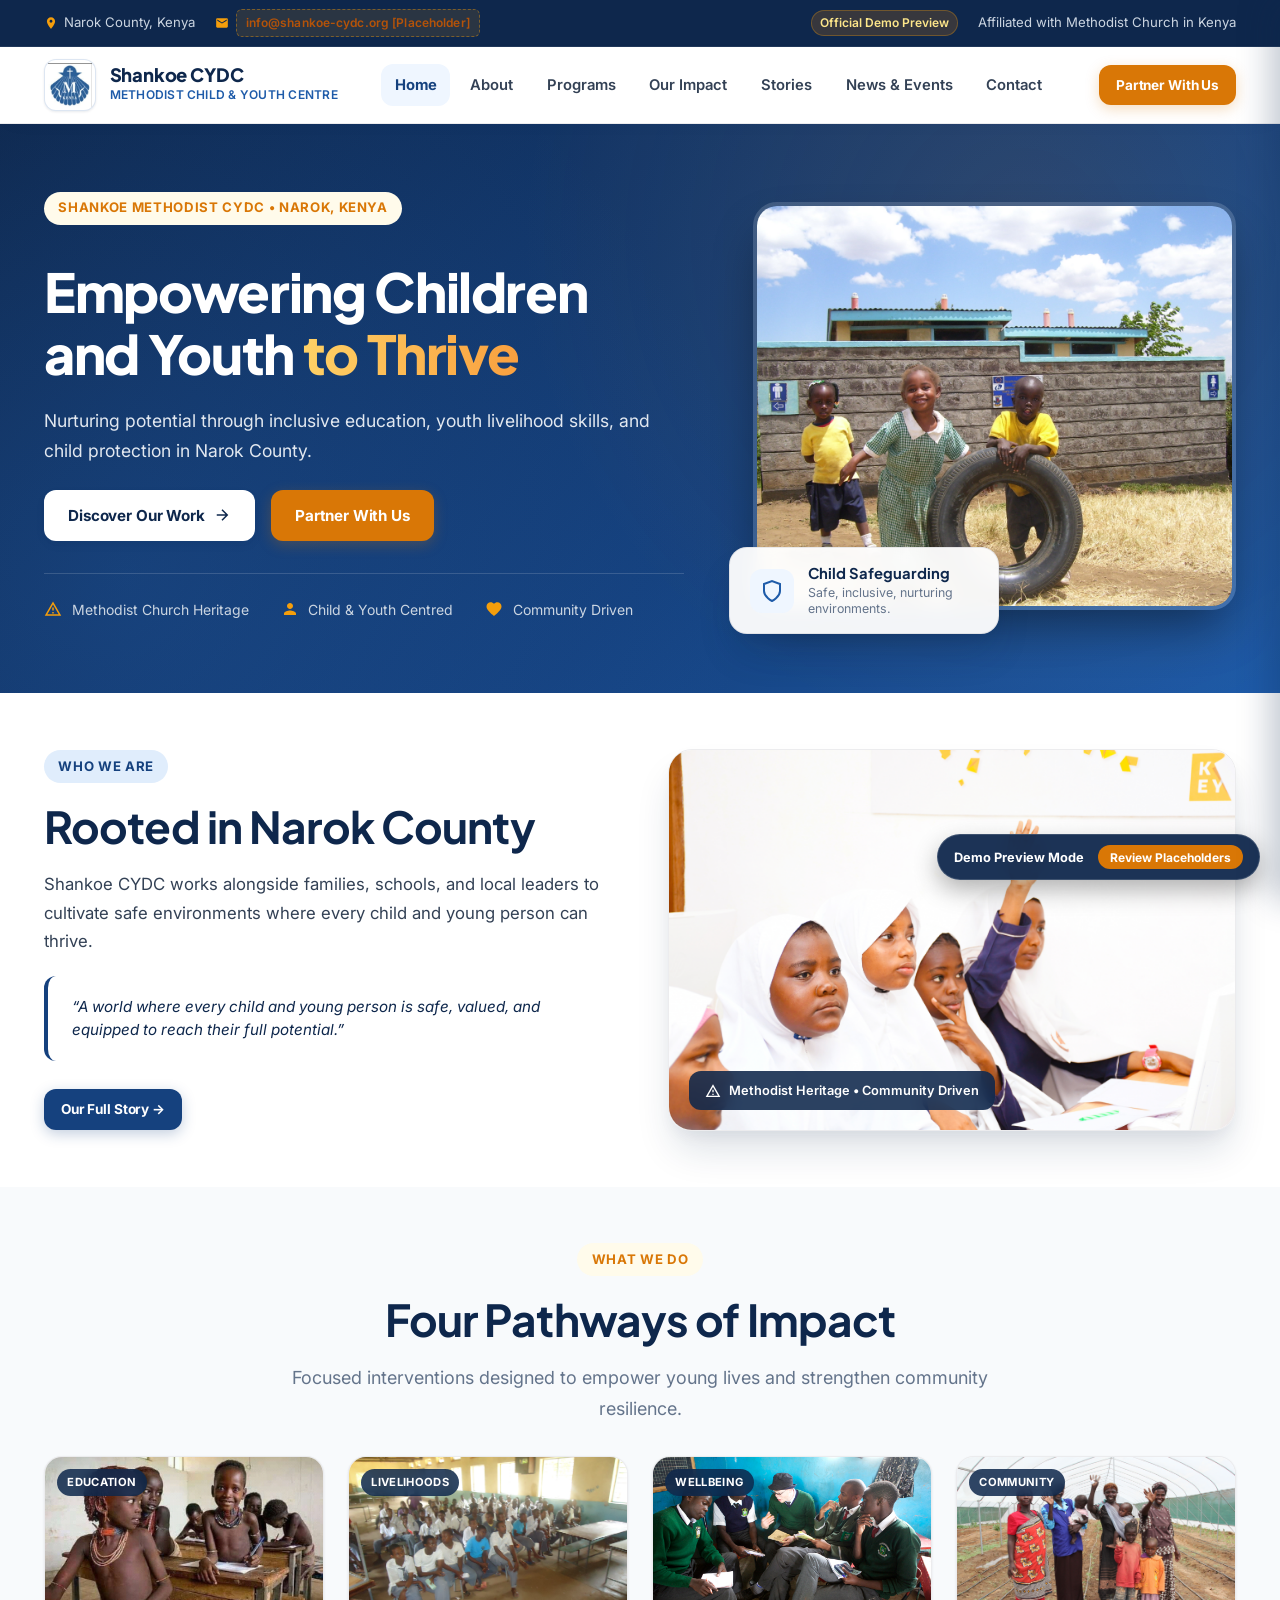
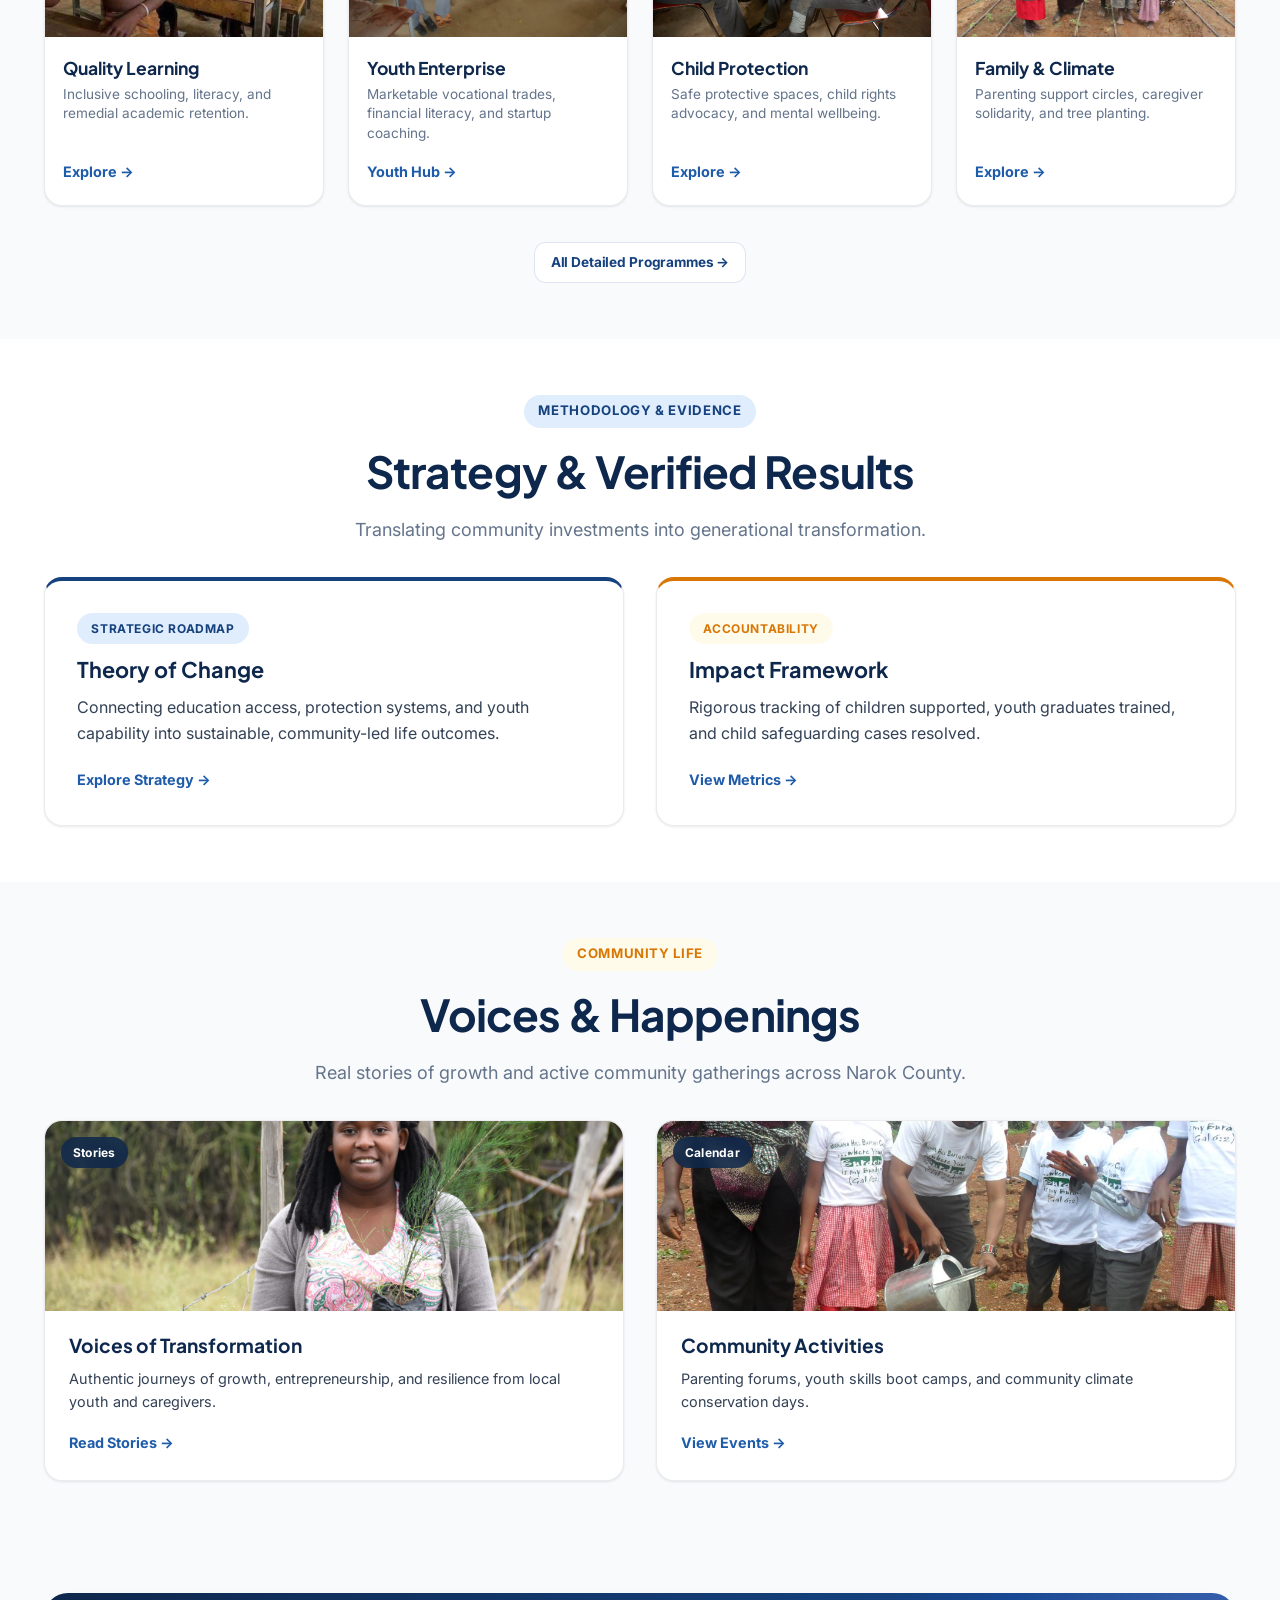
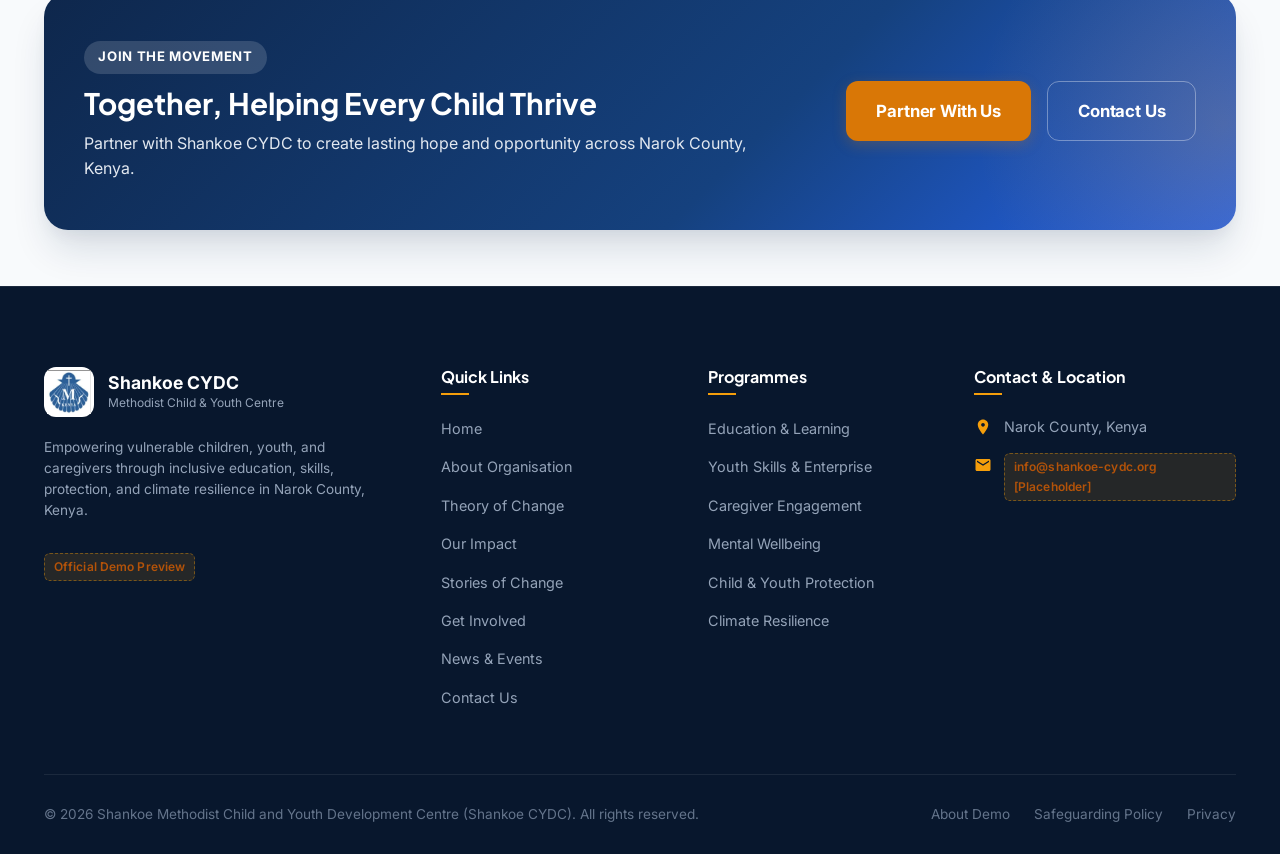
==== commit ed96784f: "feat: polish responsive media queries for compact homepage layout" ====
--- a/index.html
+++ b/index.html
@@ -25,9 +25,7 @@
         </span>
       </div>
       <div class="top-bar-right">
-        <span class="demo-indicator">
-          Official Demo Preview
-        </span>
+        <span class="demo-indicator">Official Demo Preview</span>
         <span class="top-bar-item">Affiliated with Methodist Church in Kenya</span>
       </div>
     </div>
@@ -123,25 +121,24 @@
   </div>
 
   <!-- Hero Section -->
-  <section class="hero">
+  <section class="hero hero-compact">
     <div class="container hero-grid">
       <div class="hero-content">
         <div class="hero-badge-row">
-          <span class="eyebrow eyebrow-accent">Shankoe Methodist CYDC</span>
-          <span class="placeholder-tag" data-placeholder="true">Narok County Focus</span>
+          <span class="eyebrow eyebrow-accent">Shankoe Methodist CYDC &bull; Narok, Kenya</span>
         </div>
         <h1 class="hero-title">
-          Empowering Children and Young People <span>to Thrive</span>
+          Empowering Children and Youth <span>to Thrive</span>
         </h1>
         <p class="hero-lead">
-          Building safer, inclusive and resilient communities in Narok County through quality education, youth skills, child safeguarding, and climate resilience.
+          Nurturing potential through inclusive education, youth livelihood skills, and child protection in Narok County.
         </p>
         <div class="hero-actions">
-          <a href="#pillars" class="btn btn-white btn-lg">
+          <a href="#pillars" class="btn btn-white">
             Discover Our Work
             <svg viewBox="0 0 24 24" fill="none" stroke="currentColor" stroke-width="2"><path d="M5 12h14M12 5l7 7-7 7"/></svg>
           </a>
-          <a href="get-involved.html" class="btn btn-accent btn-lg">
+          <a href="get-involved.html" class="btn btn-accent">
             Partner With Us
           </a>
         </div>
@@ -163,7 +160,7 @@
 
       <div class="hero-visual">
         <div class="hero-image-card">
-          <img src="assets/images/kenya-nakuru-nursery-children.jpg" alt="Children in school uniforms at a community nursery school in Kenya">
+          <img src="assets/images/kenya-nakuru-nursery-children.jpg" alt="Children at a community nursery school in Kenya">
         </div>
         <div class="hero-float-card">
           <div class="float-icon">
@@ -171,199 +168,169 @@
           </div>
           <div class="float-text">
             <h4>Child Safeguarding</h4>
-            <p>Committed to safe, inclusive, nurturing environments.</p>
-          </div>
-        </div>
-        <p class="photo-caption-note">
-          <span style="background:#e0f7ec;color:#1a7a4a;font-size:0.7rem;padding:0.1rem 0.45rem;border-radius:3px;font-weight:600;">CC-BY Licensed</span>
-          Kenyan children in school uniforms, Nakuru County (Wikimedia Commons).
-        </p>
+            <p>Safe, inclusive, nurturing environments.</p>
+          </div>
+        </div>
       </div>
     </div>
   </section>
 
-  <!-- Who We Are / Purpose Overview (Concise & Impactful) -->
-  <section class="section bg-white" id="who-we-are">
+  <!-- Who We Are / Purpose Overview (Concise & Image-Led) -->
+  <section class="section section-compact bg-white" id="who-we-are">
     <div class="container">
-      <div class="grid-2" style="align-items: center; gap: 4rem;">
+      <div class="grid-2" style="align-items: center; gap: 3.5rem;">
         <div>
           <span class="eyebrow">Who We Are</span>
-          <h2 class="section-title">Rooted in Narok County, Dedicated to Holistic Development</h2>
+          <h2 class="section-title">Rooted in Narok County</h2>
           <p style="font-size: 1.05rem; line-height: 1.7; color: var(--text-body); margin-bottom: 1.25rem;">
-            <strong>Shankoe Methodist Child and Youth Development Centre (Shankoe CYDC)</strong> works directly with vulnerable children, young people, caregivers, and local leaders to build environments where every child is protected and empowered to reach their God-given potential.
+            Shankoe CYDC works alongside families, schools, and local leaders to cultivate safe environments where every child and young person can thrive.
           </p>
-          <p style="color: var(--text-muted); line-height: 1.7; margin-bottom: 2rem;">
-            Established under the Methodist Church in Kenya, we address rural and pastoralist challenges by integrating foundational education, youth vocational capability, mental wellbeing, child rights protection, and ecological resilience.
-          </p>
-          <div style="display: flex; gap: 1rem; flex-wrap: wrap;">
-            <a href="about.html" class="btn btn-primary">
-              Learn More About Us
-              <svg viewBox="0 0 24 24" fill="none" stroke="currentColor" stroke-width="2"><path d="M5 12h14M12 5l7 7-7 7"/></svg>
-            </a>
-            <a href="about.html#vision-mission" class="btn btn-secondary">
-              Our Vision &amp; Mission
-            </a>
-          </div>
-        </div>
-
-        <div style="background: var(--bg-subtle-blue); border-radius: var(--radius-xl); padding: 2.5rem; border: 1px solid var(--border-blue);">
-          <div style="margin-bottom: 2rem; padding-bottom: 1.75rem; border-bottom: 1px solid rgba(30, 91, 169, 0.15);">
-            <div style="display:flex; align-items:center; gap:0.5rem; margin-bottom:0.6rem;">
-              <span class="eyebrow eyebrow-accent" style="margin-bottom:0;">Our Vision</span>
+          <div style="background: var(--bg-subtle-blue); border-radius: var(--radius-md); padding: 1.25rem 1.5rem; border-left: 4px solid var(--primary-blue); margin-bottom: 1.75rem;">
+            <p style="font-size: 0.95rem; font-style: italic; color: var(--primary-navy); margin: 0; line-height: 1.5;">
+              “A world where every child and young person is safe, valued, and equipped to reach their full potential.”
+            </p>
+          </div>
+          <div>
+            <a href="about.html" class="btn btn-primary btn-sm">
+              Our Full Story &rarr;
+            </a>
+          </div>
+        </div>
+
+        <div>
+          <div class="story-image-card">
+            <img src="assets/images/kenya-students-learning.jpg" alt="Students learning in Narok County, Kenya">
+            <div class="story-image-badge">
+              <svg viewBox="0 0 24 24" width="16" height="16" fill="currentColor"><path d="M12 2L1 21h22L12 2zm0 3.99L19.53 19H4.47L12 5.99zM11 16h2v2h-2zm0-6h2v4h-2z"/></svg>
+              <span>Methodist Heritage &bull; Community Driven</span>
             </div>
-            <h3 style="font-size: 1.3rem; color: var(--primary-navy); line-height: 1.4;">
-              “A world where every child and young person is safe, valued, and equipped to reach their full potential.”
-            </h3>
-          </div>
-          <div>
-            <div style="display:flex; align-items:center; gap:0.5rem; margin-bottom:0.6rem;">
-              <span class="eyebrow" style="margin-bottom:0;">Our Mission</span>
-            </div>
-            <h3 style="font-size: 1.3rem; color: var(--primary-navy); line-height: 1.4;">
-              “To embrace, engage, and empower vulnerable children and young people through education, health, and skills development, enabling them to thrive.”
-            </h3>
           </div>
         </div>
       </div>
     </div>
   </section>
 
-  <!-- Core Pillars of Impact (Curated 4-Pillar Grid) -->
-  <section class="section bg-light" id="pillars">
+  <!-- Core Pillars of Impact (4 Image-Led Cards) -->
+  <section class="section section-compact bg-light" id="pillars">
     <div class="container">
       <div class="section-header">
-        <span class="eyebrow eyebrow-accent">Programmatic Pathways</span>
-        <h2 class="section-title">Our Core Pathways of Impact</h2>
+        <span class="eyebrow eyebrow-accent">What We Do</span>
+        <h2 class="section-title">Four Pathways of Impact</h2>
         <p class="section-desc">
-          Integrated initiatives designed to support children and youth across every developmental milestone while strengthening families and communities.
+          Focused interventions designed to empower young lives and strengthen community resilience.
         </p>
       </div>
 
-      <div class="grid-2" style="gap: 2rem;">
+      <div class="grid-4">
         <!-- Pillar 1: Education -->
-        <div class="card" style="border-top: 4px solid var(--primary-blue);">
-          <div class="card-icon">
-            <svg viewBox="0 0 24 24" fill="none" stroke="currentColor" stroke-width="2"><path d="M4 19.5A2.5 2.5 0 0 1 6.5 17H20"/><path d="M6.5 2H20v20H6.5A2.5 2.5 0 0 1 4 19.5v-15A2.5 2.5 0 0 1 6.5 2z"/></svg>
-          </div>
-          <h3 class="card-title">Education &amp; Lifelong Learning</h3>
-          <p class="card-text">
-            Expanding opportunities for children to access inclusive quality primary and secondary schooling, remedial literacy, study spaces, and educational retention support.
-          </p>
-          <a href="programs.html#education" class="card-link">
-            Explore Education Programme
-            <svg viewBox="0 0 24 24" fill="none" stroke="currentColor" stroke-width="2"><path d="M5 12h14M12 5l7 7-7 7"/></svg>
-          </a>
+        <div class="pillar-card">
+          <div class="pillar-thumb">
+            <img src="assets/images/kenya-school-children.jpg" alt="Children engaged in quality education">
+            <span class="pillar-tag">Education</span>
+          </div>
+          <div class="pillar-body">
+            <h3 class="pillar-title">Quality Learning</h3>
+            <p class="pillar-desc">Inclusive schooling, literacy, and remedial academic retention.</p>
+            <a href="programs.html#education" class="card-link">
+              Explore &rarr;
+            </a>
+          </div>
         </div>
 
         <!-- Pillar 2: Youth Skills -->
-        <div class="card" style="border-top: 4px solid var(--accent-amber);">
-          <div class="card-icon" style="background:var(--accent-warm); color:var(--accent-amber);">
-            <svg viewBox="0 0 24 24" fill="none" stroke="currentColor" stroke-width="2"><polygon points="13 2 3 14 12 14 11 22 21 10 12 10 13 2"/></svg>
-          </div>
-          <h3 class="card-title">Youth Skills &amp; Entrepreneurship</h3>
-          <p class="card-text">
-            Equipping out-of-school and vulnerable adolescents with employable vocational competencies, financial literacy, enterprise coaching, and startup guidance.
-          </p>
-          <a href="youth.html" class="card-link">
-            Visit Youth Hub
-            <svg viewBox="0 0 24 24" fill="none" stroke="currentColor" stroke-width="2"><path d="M5 12h14M12 5l7 7-7 7"/></svg>
-          </a>
-        </div>
-
-        <!-- Pillar 3: Protection & Wellbeing -->
-        <div class="card" style="border-top: 4px solid var(--accent-blue);">
-          <div class="card-icon" style="background:#e0edfc; color:var(--accent-blue);">
-            <svg viewBox="0 0 24 24" fill="none" stroke="currentColor" stroke-width="2"><path d="M12 22s8-4 8-10V5l-8-3-8 3v7c0 6 8 10 8 10z"/></svg>
-          </div>
-          <h3 class="card-title">Child Safeguarding &amp; Mental Wellbeing</h3>
-          <p class="card-text">
-            Enforcing strict zero-tolerance child protection, promoting children's rights, and offering compassionate peer support circles and destigmatised psychosocial care.
-          </p>
-          <a href="programs.html#protection" class="card-link">
-            Explore Protection &amp; Wellbeing
-            <svg viewBox="0 0 24 24" fill="none" stroke="currentColor" stroke-width="2"><path d="M5 12h14M12 5l7 7-7 7"/></svg>
-          </a>
+        <div class="pillar-card">
+          <div class="pillar-thumb">
+            <img src="assets/images/kenya-youth-secondary.jpg" alt="Youth vocational and skills training">
+            <span class="pillar-tag">Livelihoods</span>
+          </div>
+          <div class="pillar-body">
+            <h3 class="pillar-title">Youth Enterprise</h3>
+            <p class="pillar-desc">Marketable vocational trades, financial literacy, and startup coaching.</p>
+            <a href="youth.html" class="card-link">
+              Youth Hub &rarr;
+            </a>
+          </div>
+        </div>
+
+        <!-- Pillar 3: Child Protection -->
+        <div class="pillar-card">
+          <div class="pillar-thumb">
+            <img src="assets/images/kenya-peer-educators.jpg" alt="Psychosocial wellbeing circle">
+            <span class="pillar-tag">Wellbeing</span>
+          </div>
+          <div class="pillar-body">
+            <h3 class="pillar-title">Child Protection</h3>
+            <p class="pillar-desc">Safe protective spaces, child rights advocacy, and mental wellbeing.</p>
+            <a href="programs.html#protection" class="card-link">
+              Explore &rarr;
+            </a>
+          </div>
         </div>
 
         <!-- Pillar 4: Caregivers & Climate -->
-        <div class="card" style="border-top: 4px solid var(--accent-green);">
-          <div class="card-icon" style="background:var(--accent-green-light); color:var(--accent-green);">
-            <svg viewBox="0 0 24 24" fill="none" stroke="currentColor" stroke-width="2"><path d="M17 21v-2a4 4 0 0 0-4-4H5a4 4 0 0 0-4 4v2"/><circle cx="9" cy="7" r="4"/><path d="M23 21v-2a4 4 0 0 0-3-3.87"/><path d="M16 3.13a4 4 0 0 1 0 7.75"/></svg>
-          </div>
-          <h3 class="card-title">Caregiver Support &amp; Climate Action</h3>
-          <p class="card-text">
-            Strengthening households through positive parenting circles and community dialogues, combined with native tree planting and community climate resilience.
-          </p>
-          <a href="caregivers.html" class="card-link">
-            Explore Caregivers &amp; Community
-            <svg viewBox="0 0 24 24" fill="none" stroke="currentColor" stroke-width="2"><path d="M5 12h14M12 5l7 7-7 7"/></svg>
-          </a>
-        </div>
-      </div>
-
-      <div style="text-align: center; margin-top: 3rem;">
-        <a href="programs.html" class="btn btn-primary">
-          View All Detailed Programmes
-          <svg viewBox="0 0 24 24" fill="none" stroke="currentColor" stroke-width="2"><path d="M5 12h14M12 5l7 7-7 7"/></svg>
+        <div class="pillar-card">
+          <div class="pillar-thumb">
+            <img src="assets/images/kenya-caregivers-mothers-group.jpg" alt="Caregivers and community support group">
+            <span class="pillar-tag">Community</span>
+          </div>
+          <div class="pillar-body">
+            <h3 class="pillar-title">Family &amp; Climate</h3>
+            <p class="pillar-desc">Parenting support circles, caregiver solidarity, and tree planting.</p>
+            <a href="caregivers.html" class="card-link">
+              Explore &rarr;
+            </a>
+          </div>
+        </div>
+      </div>
+
+      <div style="text-align: center; margin-top: 2.25rem;">
+        <a href="programs.html" class="btn btn-secondary btn-sm">
+          All Detailed Programmes &rarr;
         </a>
       </div>
     </div>
   </section>
 
-  <!-- Strategic Direction & Impact Framework (Clean Dual Gateway) -->
-  <section class="section bg-white" id="strategy-impact">
+  <!-- Strategic Direction & Impact Framework (Clean Dual Cards) -->
+  <section class="section section-compact bg-white" id="strategy-impact">
     <div class="container">
       <div class="section-header">
-        <span class="eyebrow">Strategic Rigour</span>
-        <h2 class="section-title">Guided by Purpose, Accountable to Results</h2>
+        <span class="eyebrow">Methodology &amp; Evidence</span>
+        <h2 class="section-title">Strategy &amp; Verified Results</h2>
         <p class="section-desc">
-          How our interventions translate into measurable, generational transformation across Narok County.
+          Translating community investments into generational transformation.
         </p>
       </div>
 
-      <div class="grid-2" style="gap: 2.5rem; align-items: stretch;">
+      <div class="grid-2" style="gap: 2rem;">
         <!-- Theory of Change Card -->
-        <div style="background: var(--bg-page); border-radius: var(--radius-xl); padding: 2.75rem 2.25rem; border: 1px solid var(--border-light); display: flex; flex-direction: column;">
-          <div style="display: flex; align-items: center; gap: 0.5rem; margin-bottom: 1rem;">
-            <span class="eyebrow" style="margin-bottom: 0;">Our Methodology</span>
-          </div>
-          <h3 style="font-size: 1.45rem; color: var(--primary-navy); margin-bottom: 1rem;">Theory of Change</h3>
-          <p style="color: var(--text-body); line-height: 1.7; margin-bottom: 1.5rem; flex-grow: 1;">
-            Our systemic model connects investments in education, protection, and youth capability with stronger community accountability—ensuring children grow in safer environments with lasting economic and developmental security.
+        <div class="card" style="border-top: 4px solid var(--primary-blue); display:flex; flex-direction:column;">
+          <div style="margin-bottom:0.75rem;">
+            <span class="eyebrow" style="font-size:0.75rem; margin:0;">Strategic Roadmap</span>
+          </div>
+          <h3 style="font-size: 1.35rem; color: var(--primary-navy); margin-bottom: 0.75rem;">Theory of Change</h3>
+          <p style="color: var(--text-body); line-height: 1.6; margin-bottom: 1.25rem; flex-grow: 1;">
+            Connecting education access, protection systems, and youth capability into sustainable, community-led life outcomes.
           </p>
-          <div style="background: #ffffff; border-radius: var(--radius-md); padding: 1.25rem; margin-bottom: 1.75rem; border-left: 4px solid var(--primary-blue);">
-            <strong style="color: var(--primary-navy); font-size: 0.9rem; display: block; margin-bottom: 0.25rem;">Core Premise:</strong>
-            <p style="font-size: 0.85rem; color: var(--text-muted); margin: 0; line-height: 1.5;">
-              When communities are supported with resources, knowledge, and protective systems, generational outcomes are sustained from within.
-            </p>
-          </div>
-          <div>
-            <a href="about.html#toc" class="btn btn-primary btn-sm">
-              Explore Theory of Change
-              <svg viewBox="0 0 24 24" fill="none" stroke="currentColor" stroke-width="2"><path d="M5 12h14M12 5l7 7-7 7"/></svg>
-            </a>
-          </div>
-        </div>
-
-        <!-- Impact & Accountability Card -->
-        <div style="background: var(--bg-page); border-radius: var(--radius-xl); padding: 2.75rem 2.25rem; border: 1px solid var(--border-light); display: flex; flex-direction: column;">
-          <div style="display: flex; align-items: center; gap: 0.5rem; margin-bottom: 1rem;">
-            <span class="eyebrow eyebrow-accent" style="margin-bottom: 0;">Accountability</span>
-          </div>
-          <h3 style="font-size: 1.45rem; color: var(--primary-navy); margin-bottom: 1rem;">Our Impact &amp; Measurement</h3>
-          <p style="color: var(--text-body); line-height: 1.7; margin-bottom: 1.5rem; flex-grow: 1;">
-            Shankoe CYDC is dedicated to transparent stewardship and evidence-based reporting. Our Monitoring, Evaluation, and Learning (MEL) framework tracks children enrolled, youth equipped, caregivers mobilized, and community safeguards resolved.
+          <div style="margin-top:auto;">
+            <a href="about.html#toc" class="card-link">
+              Explore Strategy &rarr;
+            </a>
+          </div>
+        </div>
+
+        <!-- Impact Framework Card -->
+        <div class="card" style="border-top: 4px solid var(--accent-amber); display:flex; flex-direction:column;">
+          <div style="margin-bottom:0.75rem;">
+            <span class="eyebrow eyebrow-accent" style="font-size:0.75rem; margin:0;">Accountability</span>
+          </div>
+          <h3 style="font-size: 1.35rem; color: var(--primary-navy); margin-bottom: 0.75rem;">Impact Framework</h3>
+          <p style="color: var(--text-body); line-height: 1.6; margin-bottom: 1.25rem; flex-grow: 1;">
+            Rigorous tracking of children supported, youth graduates trained, and child safeguarding cases resolved.
           </p>
-          <div style="background: #ffffff; border-radius: var(--radius-md); padding: 1.25rem; margin-bottom: 1.75rem; border-left: 4px solid var(--accent-amber);">
-            <strong style="color: var(--primary-navy); font-size: 0.9rem; display: block; margin-bottom: 0.25rem;">Stewardship Standard:</strong>
-            <p style="font-size: 0.85rem; color: var(--text-muted); margin: 0; line-height: 1.5;">
-              Rigorous data collection, child safeguarding compliance, and verified reporting across all donor and partner investments.
-            </p>
-          </div>
-          <div>
-            <a href="impact.html" class="btn btn-secondary btn-sm">
-              View Our Impact Framework
-              <svg viewBox="0 0 24 24" fill="none" stroke="currentColor" stroke-width="2"><path d="M5 12h14M12 5l7 7-7 7"/></svg>
+          <div style="margin-top:auto;">
+            <a href="impact.html" class="card-link">
+              View Metrics &rarr;
             </a>
           </div>
         </div>
@@ -371,53 +338,53 @@
     </div>
   </section>
 
-  <!-- Community Life Spotlight (Stories & Happenings in ONE Clean Section) -->
-  <section class="section bg-light" id="community-life">
+  <!-- Community Life Spotlight (2 Visual Cards) -->
+  <section class="section section-compact bg-light" id="community-life">
     <div class="container">
       <div class="section-header">
-        <span class="eyebrow eyebrow-accent">Life at Shankoe</span>
-        <h2 class="section-title">Community Voices &amp; Announcements</h2>
+        <span class="eyebrow eyebrow-accent">Community Life</span>
+        <h2 class="section-title">Voices &amp; Happenings</h2>
         <p class="section-desc">
-          Authentic accounts of resilience, active parenting circles, and upcoming gatherings in Narok County.
+          Real stories of growth and active community gatherings across Narok County.
         </p>
       </div>
 
-      <div class="grid-2" style="gap: 2.5rem;">
+      <div class="grid-2" style="gap: 2rem;">
         <!-- Stories Spotlight Card -->
-        <div class="card" style="display: flex; flex-direction: column;">
-          <div style="display:flex; justify-content:space-between; align-items:center; margin-bottom: 1rem;">
-            <span class="eyebrow" style="font-size: 0.75rem; margin: 0;">Stories of Transformation</span>
-            <span class="placeholder-tag">Ethical Storytelling</span>
-          </div>
-          <h3 style="font-size: 1.35rem; color: var(--primary-navy); margin-bottom: 0.75rem;">
-            Real Experiences of Growth &amp; Hope
-          </h3>
-          <p style="color: var(--text-body); line-height: 1.6; margin-bottom: 1.5rem; flex-grow: 1;">
-            Read how young people gain trade skills to establish sustainable enterprises, how mothers support one another in parenting circles, and how local champions protect environmental resources.
-          </p>
-          <div style="margin-top: auto;">
-            <a href="stories.html" class="btn btn-secondary btn-sm">
-              Discover Stories of Change &rarr;
-            </a>
+        <div class="image-feature-card">
+          <div class="image-feature-thumb" style="height: 190px;">
+            <img src="assets/images/kenya-patricia-climate.jpg" alt="Youth community leader in Kenya">
+            <span class="image-feature-tag">Stories</span>
+          </div>
+          <div class="image-feature-body" style="padding: 1.35rem 1.5rem 1.5rem;">
+            <h3 class="card-title" style="font-size: 1.2rem;">Voices of Transformation</h3>
+            <p class="card-text" style="font-size: 0.9rem; margin-bottom: 1rem;">
+              Authentic journeys of growth, entrepreneurship, and resilience from local youth and caregivers.
+            </p>
+            <div style="margin-top: auto;">
+              <a href="stories.html" class="card-link">
+                Read Stories &rarr;
+              </a>
+            </div>
           </div>
         </div>
 
         <!-- News & Events Spotlight Card -->
-        <div class="card" style="display: flex; flex-direction: column;">
-          <div style="display:flex; justify-content:space-between; align-items:center; margin-bottom: 1rem;">
-            <span class="eyebrow eyebrow-accent" style="font-size: 0.75rem; margin: 0;">Upcoming Happenings</span>
-            <span class="placeholder-tag">Active Calendar</span>
-          </div>
-          <h3 style="font-size: 1.35rem; color: var(--primary-navy); margin-bottom: 0.75rem;">
-            Activities, Workshops &amp; Community Forums
-          </h3>
-          <p style="color: var(--text-body); line-height: 1.6; margin-bottom: 1.5rem; flex-grow: 1;">
-            Stay informed on our community caregiver sensitisation forums, youth vocational boot camps, and community tree planting drives scheduled across Narok County.
-          </p>
-          <div style="margin-top: auto;">
-            <a href="news.html" class="btn btn-secondary btn-sm">
-              View News &amp; Events &rarr;
-            </a>
+        <div class="image-feature-card">
+          <div class="image-feature-thumb" style="height: 190px;">
+            <img src="assets/images/kenya-tree-seedlings.jpg" alt="Community tree planting in Kenya">
+            <span class="image-feature-tag">Calendar</span>
+          </div>
+          <div class="image-feature-body" style="padding: 1.35rem 1.5rem 1.5rem;">
+            <h3 class="card-title" style="font-size: 1.2rem;">Community Activities</h3>
+            <p class="card-text" style="font-size: 0.9rem; margin-bottom: 1rem;">
+              Parenting forums, youth skills boot camps, and community climate conservation days.
+            </p>
+            <div style="margin-top: auto;">
+              <a href="news.html" class="card-link">
+                View Events &rarr;
+              </a>
+            </div>
           </div>
         </div>
       </div>
@@ -425,15 +392,15 @@
   </section>
 
   <!-- Final Call to Action -->
-  <section class="section-sm">
+  <section class="section-compact">
     <div class="container">
-      <div class="cta-banner">
+      <div class="cta-banner" style="padding: 3rem 2.5rem;">
         <div class="cta-grid">
           <div>
-            <span class="eyebrow eyebrow-white" style="margin-bottom: 1rem;">Join The Movement</span>
-            <h2>Together, We Can Help Every Child and Young Person Thrive</h2>
-            <p>
-              Join Shankoe CYDC in building safer, stronger and more resilient communities across Narok County, Kenya.
+            <span class="eyebrow eyebrow-white" style="margin-bottom: 0.75rem;">Join The Movement</span>
+            <h2 style="font-size: 1.85rem; margin-bottom: 0.6rem;">Together, Helping Every Child Thrive</h2>
+            <p style="font-size: 1rem; margin-bottom: 0;">
+              Partner with Shankoe CYDC to create lasting hope and opportunity across Narok County, Kenya.
             </p>
           </div>
           <div class="cta-buttons">
@@ -464,8 +431,8 @@
               <div style="font-size:0.75rem; color:#94a3b8;">Methodist Child &amp; Youth Centre</div>
             </div>
           </div>
-          <p>
-            Shankoe Methodist Child and Youth Development Centre empowers vulnerable children, youth, and caregivers through inclusive education, skills development, protection, mental health, and climate resilience in Narok County, Kenya.
+          <p style="font-size: 0.85rem; line-height: 1.55; margin-bottom: 0.75rem;">
+            Empowering vulnerable children, youth, and caregivers through inclusive education, skills, protection, and climate resilience in Narok County, Kenya.
           </p>
           <div style="display:flex; align-items:center; gap:0.5rem;">
             <span class="placeholder-tag">Official Demo Preview</span>
@@ -506,25 +473,13 @@
           <ul class="footer-contact-list">
             <li class="footer-contact-item">
               <svg viewBox="0 0 24 24" fill="currentColor"><path d="M12 2C8.13 2 5 5.13 5 9c0 5.25 7 13 7 13s7-7.75 7-13c0-3.87-3.13-7-7-7zm0 9.5c-1.38 0-2.5-1.12-2.5-2.5s1.12-2.5 2.5-2.5 2.5 1.12 2.5 2.5-1.12 2.5-2.5 2.5z"/></svg>
-              <span>Narok County, Kenya <br><small style="color:#64748b;">(Exact centre physical address to be confirmed)</small></span>
-            </li>
-            <li class="footer-contact-item">
-              <svg viewBox="0 0 24 24" fill="currentColor"><path d="M6.62 10.79a15.053 15.053 0 006.59 6.59l2.2-2.2c.27-.27.67-.36 1.02-.24 1.12.37 2.33.57 3.57.57.55 0 1 .45 1 1V20c0 .55-.45 1-1 1-9.39 0-17-7.61-17-17 0-.55.45-1 1-1h3.5c.55 0 1 .45 1 1 0 1.25.2 2.45.57 3.57.11.35.03.74-.25 1.02l-2.2 2.2z"/></svg>
-              <span class="placeholder-tag" data-placeholder="true">+254 (0) 7XX XXX XXX [Placeholder]</span>
+              <span>Narok County, Kenya</span>
             </li>
             <li class="footer-contact-item">
               <svg viewBox="0 0 24 24" fill="currentColor"><path d="M20 4H4c-1.1 0-1.99.9-1.99 2L2 18c0 1.1.9 2 2 2h16c1.1 0 2-.9 2-2V6c0-1.1-.9-2-2-2zm0 4l-8 5-8-5V6l8 5 8-5v2z"/></svg>
               <span class="placeholder-tag" data-placeholder="true">info@shankoe-cydc.org [Placeholder]</span>
             </li>
           </ul>
-          <div style="margin-top: 1.5rem;">
-            <p style="font-size: 0.8rem; color: #94a3b8; margin-bottom: 0.5rem;">Social Media Channels:</p>
-            <div style="display:flex; gap:0.5rem;">
-              <span class="placeholder-tag">Facebook</span>
-              <span class="placeholder-tag">Twitter/X</span>
-              <span class="placeholder-tag">LinkedIn</span>
-            </div>
-          </div>
         </div>
       </div>
 
--- a/css/style.css
+++ b/css/style.css
@@ -126,6 +126,14 @@
   padding: 3rem 0;
 }
 
+.section-compact {
+  padding: 3.5rem 0;
+}
+
+.section-compact .section-header {
+  margin-bottom: 2rem;
+}
+
 .section-lg {
   padding: 6.5rem 0;
 }
@@ -537,6 +545,23 @@
   overflow: hidden;
 }
 
+.hero-compact {
+  padding: 4.25rem 0 4.5rem;
+}
+
+.hero-compact .hero-image-card img {
+  height: 400px;
+}
+
+.hero-compact .hero-actions {
+  margin-bottom: 2rem;
+}
+
+.hero-compact .hero-lead {
+  margin-bottom: 1.5rem;
+  font-size: 1.1rem;
+}
+
 .hero::before {
   content: '';
   position: absolute;
@@ -869,6 +894,109 @@
   display: flex;
   flex-direction: column;
   flex-grow: 1;
+}
+
+/* Compact Image-Led Pillar Cards */
+.pillar-card {
+  background: var(--bg-surface);
+  border-radius: var(--radius-lg);
+  border: 1px solid var(--border-light);
+  overflow: hidden;
+  box-shadow: var(--shadow-sm);
+  transition: all var(--transition-base);
+  display: flex;
+  flex-direction: column;
+}
+
+.pillar-card:hover {
+  transform: translateY(-4px);
+  box-shadow: var(--shadow-lg);
+  border-color: var(--border-blue);
+}
+
+.pillar-thumb {
+  position: relative;
+  height: 180px;
+  overflow: hidden;
+}
+
+.pillar-thumb img {
+  width: 100%;
+  height: 100%;
+  object-fit: cover;
+  transition: transform 0.5s ease;
+}
+
+.pillar-card:hover .pillar-thumb img {
+  transform: scale(1.06);
+}
+
+.pillar-tag {
+  position: absolute;
+  top: 0.75rem;
+  left: 0.75rem;
+  padding: 0.25rem 0.65rem;
+  border-radius: var(--radius-full);
+  background: rgba(14, 39, 76, 0.85);
+  backdrop-filter: blur(6px);
+  color: #ffffff;
+  font-size: 0.7rem;
+  font-weight: 700;
+  letter-spacing: 0.03em;
+  text-transform: uppercase;
+}
+
+.pillar-body {
+  padding: 1.25rem 1.15rem 1.35rem;
+  display: flex;
+  flex-direction: column;
+  flex-grow: 1;
+}
+
+.pillar-title {
+  font-size: 1.1rem;
+  margin-bottom: 0.35rem;
+  color: var(--primary-navy);
+}
+
+.pillar-desc {
+  font-size: 0.85rem;
+  color: var(--text-muted);
+  line-height: 1.45;
+  margin-bottom: 1rem;
+  flex-grow: 1;
+}
+
+/* Image Card in About / Intro */
+.story-image-card {
+  position: relative;
+  border-radius: var(--radius-xl);
+  overflow: hidden;
+  box-shadow: var(--shadow-xl);
+  border: 1px solid var(--border-light);
+}
+
+.story-image-card img {
+  width: 100%;
+  height: 380px;
+  object-fit: cover;
+  display: block;
+}
+
+.story-image-badge {
+  position: absolute;
+  bottom: 1.25rem;
+  left: 1.25rem;
+  background: rgba(14, 39, 76, 0.88);
+  backdrop-filter: blur(8px);
+  color: #ffffff;
+  padding: 0.55rem 1rem;
+  border-radius: var(--radius-md);
+  font-size: 0.8rem;
+  font-weight: 600;
+  display: inline-flex;
+  align-items: center;
+  gap: 0.5rem;
 }
 
 /* Theory of Change (ToC) Visual Component */
@@ -1781,6 +1909,9 @@
   .hero-image-card img {
     height: 400px;
   }
+  .hero-compact .hero-image-card img {
+    height: 340px;
+  }
   .grid-4, .impact-grid, .partners-grid {
     grid-template-columns: repeat(2, 1fr);
   }
@@ -1795,14 +1926,23 @@
     transform: rotate(90deg);
     padding: 0.5rem 0;
   }
+  .story-image-card img {
+    height: 300px;
+  }
 }
 
 @media (max-width: 768px) {
   .section {
-    padding: 3.5rem 0;
+    padding: 3rem 0;
+  }
+  .section-compact {
+    padding: 2.5rem 0;
+  }
+  .section-compact .section-header {
+    margin-bottom: 1.5rem;
   }
   .section-title {
-    font-size: 1.85rem;
+    font-size: 1.75rem;
   }
   .nav-menu, .nav-actions .btn {
     display: none;
@@ -1813,7 +1953,7 @@
   .top-bar-right {
     display: none;
   }
-  .grid-3, .grid-2, .values-grid {
+  .grid-3, .grid-2, .values-grid, .grid-4 {
     grid-template-columns: 1fr;
   }
   .form-grid {
@@ -1822,7 +1962,7 @@
   .cta-grid {
     grid-template-columns: 1fr;
     text-align: center;
-    gap: 2rem;
+    gap: 1.5rem;
   }
   .cta-buttons {
     justify-content: center;
@@ -1831,6 +1971,9 @@
     position: static;
     margin-top: 1rem;
     max-width: 100%;
+  }
+  .hero-compact {
+    padding: 3rem 0 3.25rem;
   }
   .footer-top {
     grid-template-columns: 1fr;
@@ -1846,4 +1989,10 @@
     bottom: 0.75rem;
     justify-content: space-between;
   }
-}
+  .story-image-card img {
+    height: 240px;
+  }
+  .pillar-thumb {
+    height: 160px;
+  }
+}
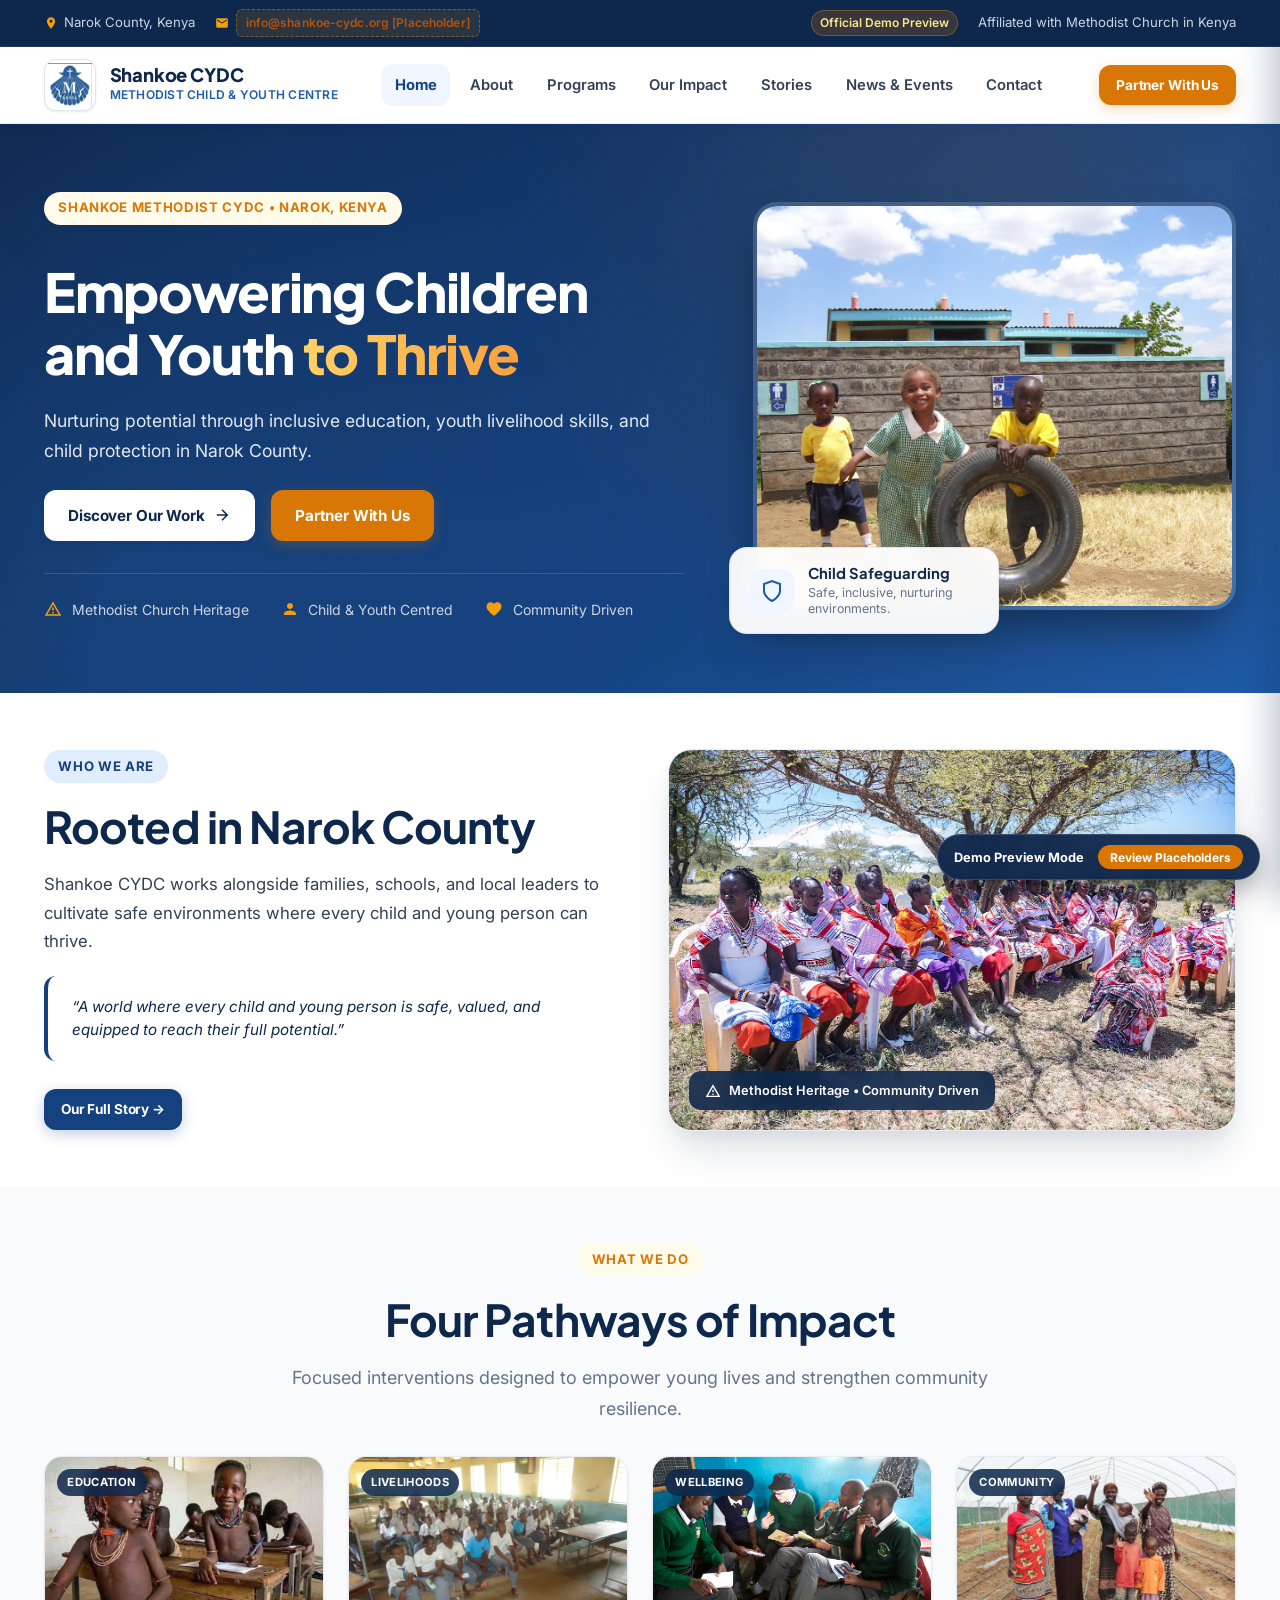
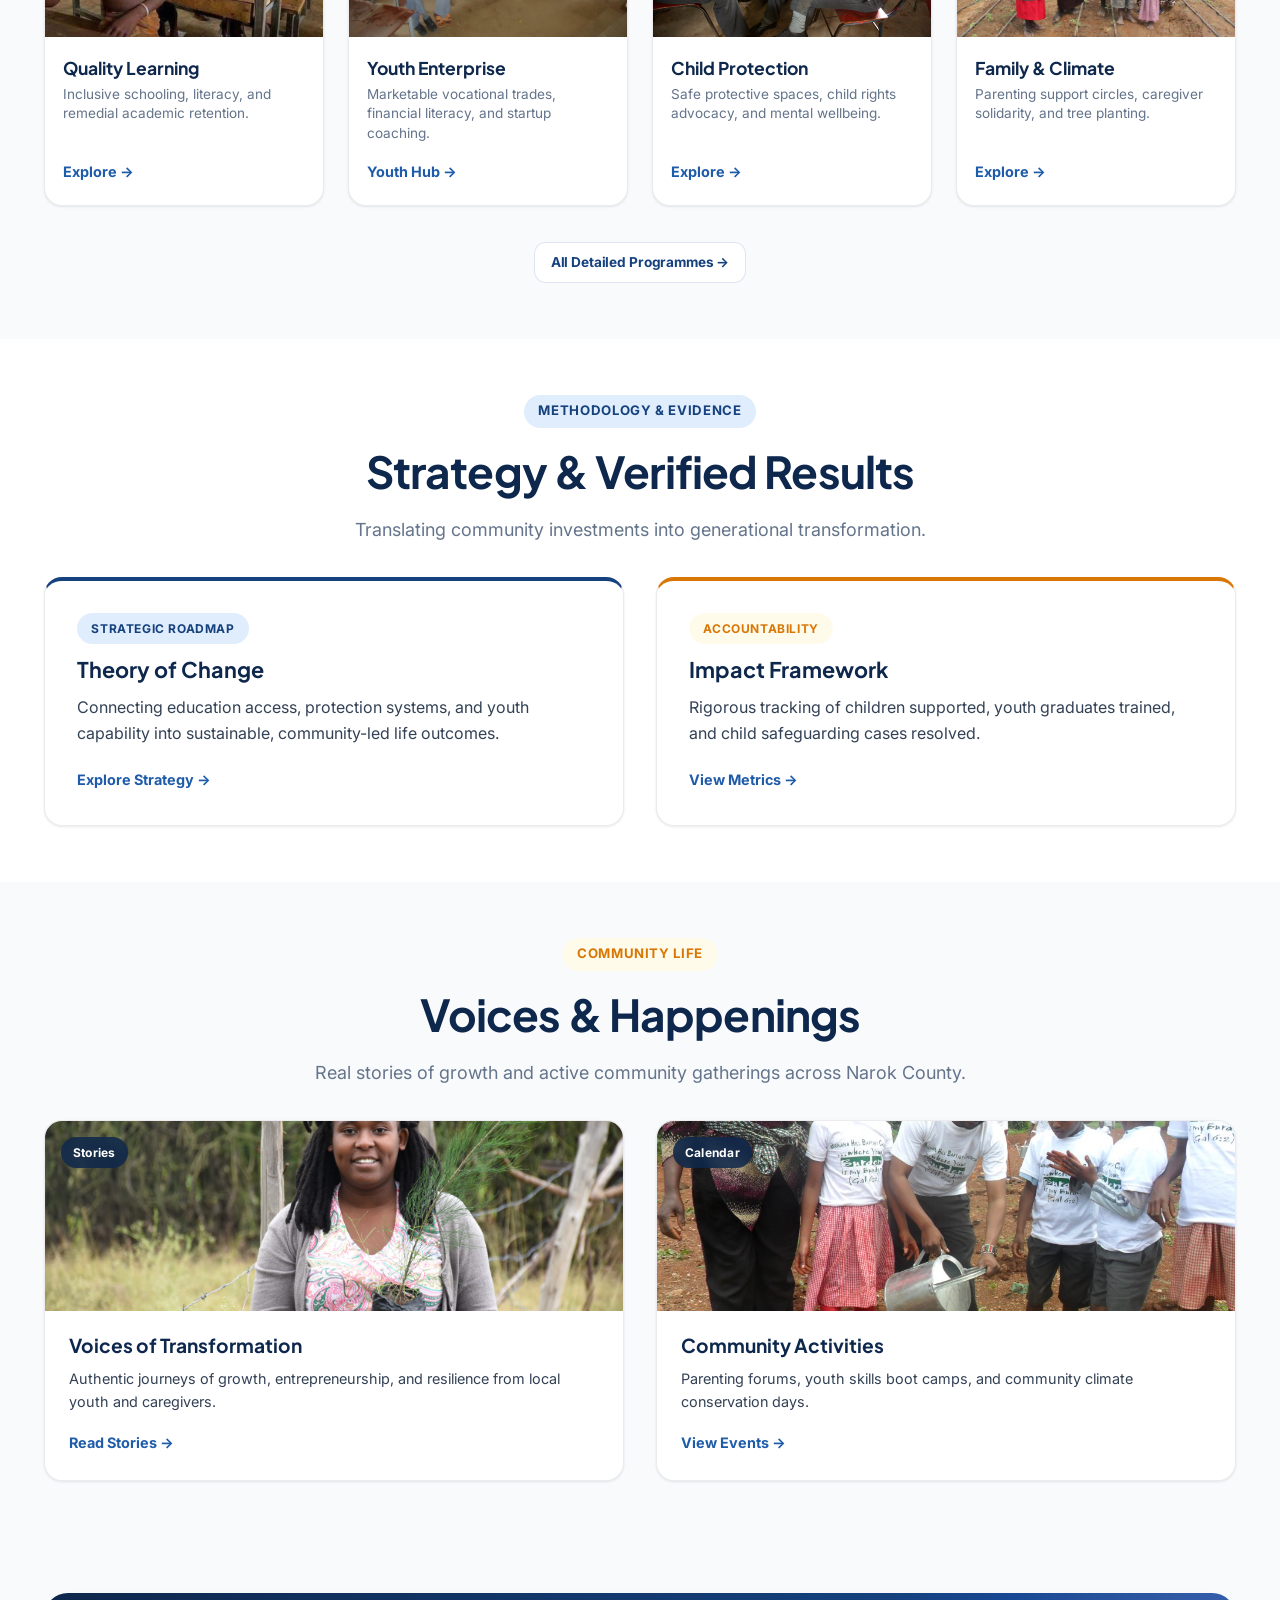
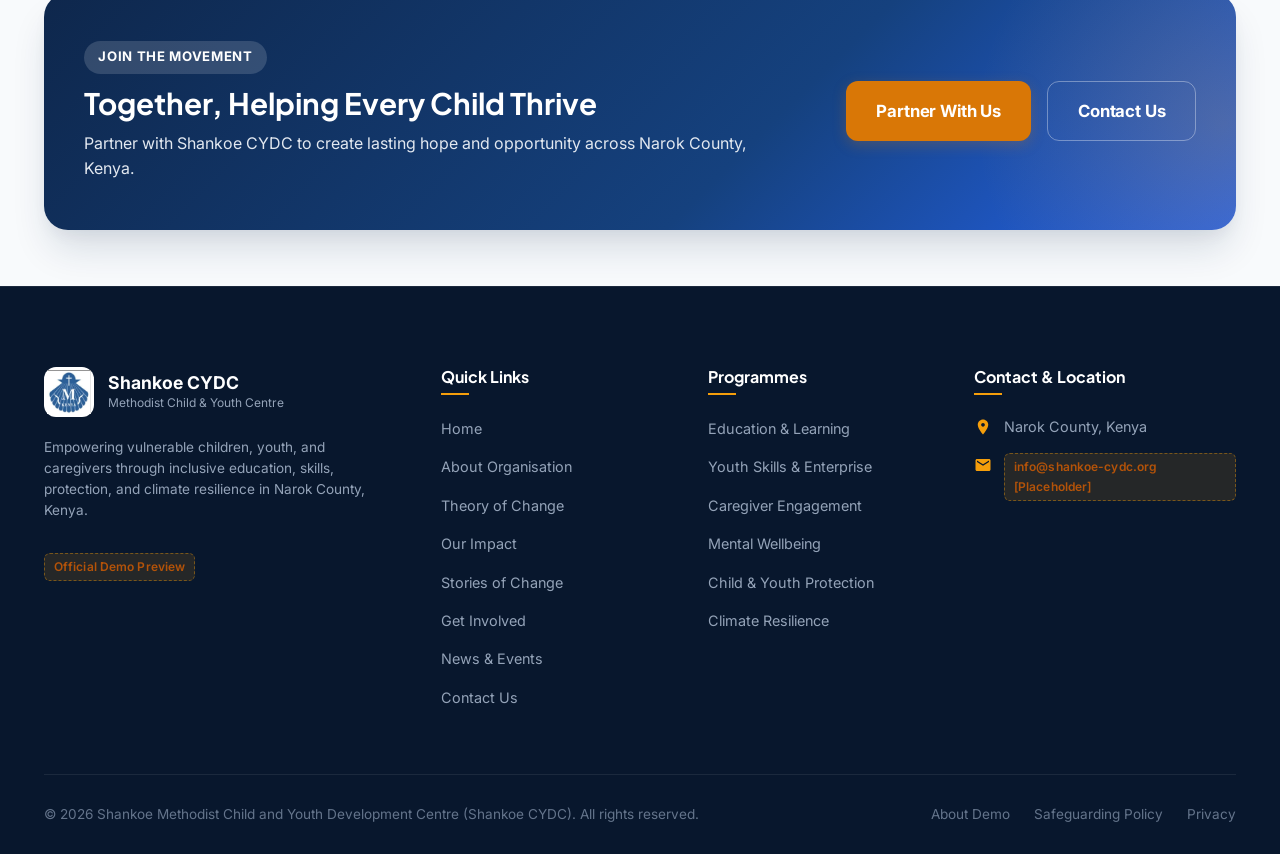
==== commit f5223481: "feat: replace classroom image with authentic Narok community dialogue photo in homepage intro" ====
--- a/index.html
+++ b/index.html
@@ -199,7 +199,7 @@
 
         <div>
           <div class="story-image-card">
-            <img src="assets/images/kenya-students-learning.jpg" alt="Students learning in Narok County, Kenya">
+            <img src="assets/images/narok-caregivers-dialogue.jpg" alt="Community members and caregivers gathered for a dialogue in Narok County, Kenya">
             <div class="story-image-badge">
               <svg viewBox="0 0 24 24" width="16" height="16" fill="currentColor"><path d="M12 2L1 21h22L12 2zm0 3.99L19.53 19H4.47L12 5.99zM11 16h2v2h-2zm0-6h2v4h-2z"/></svg>
               <span>Methodist Heritage &bull; Community Driven</span>
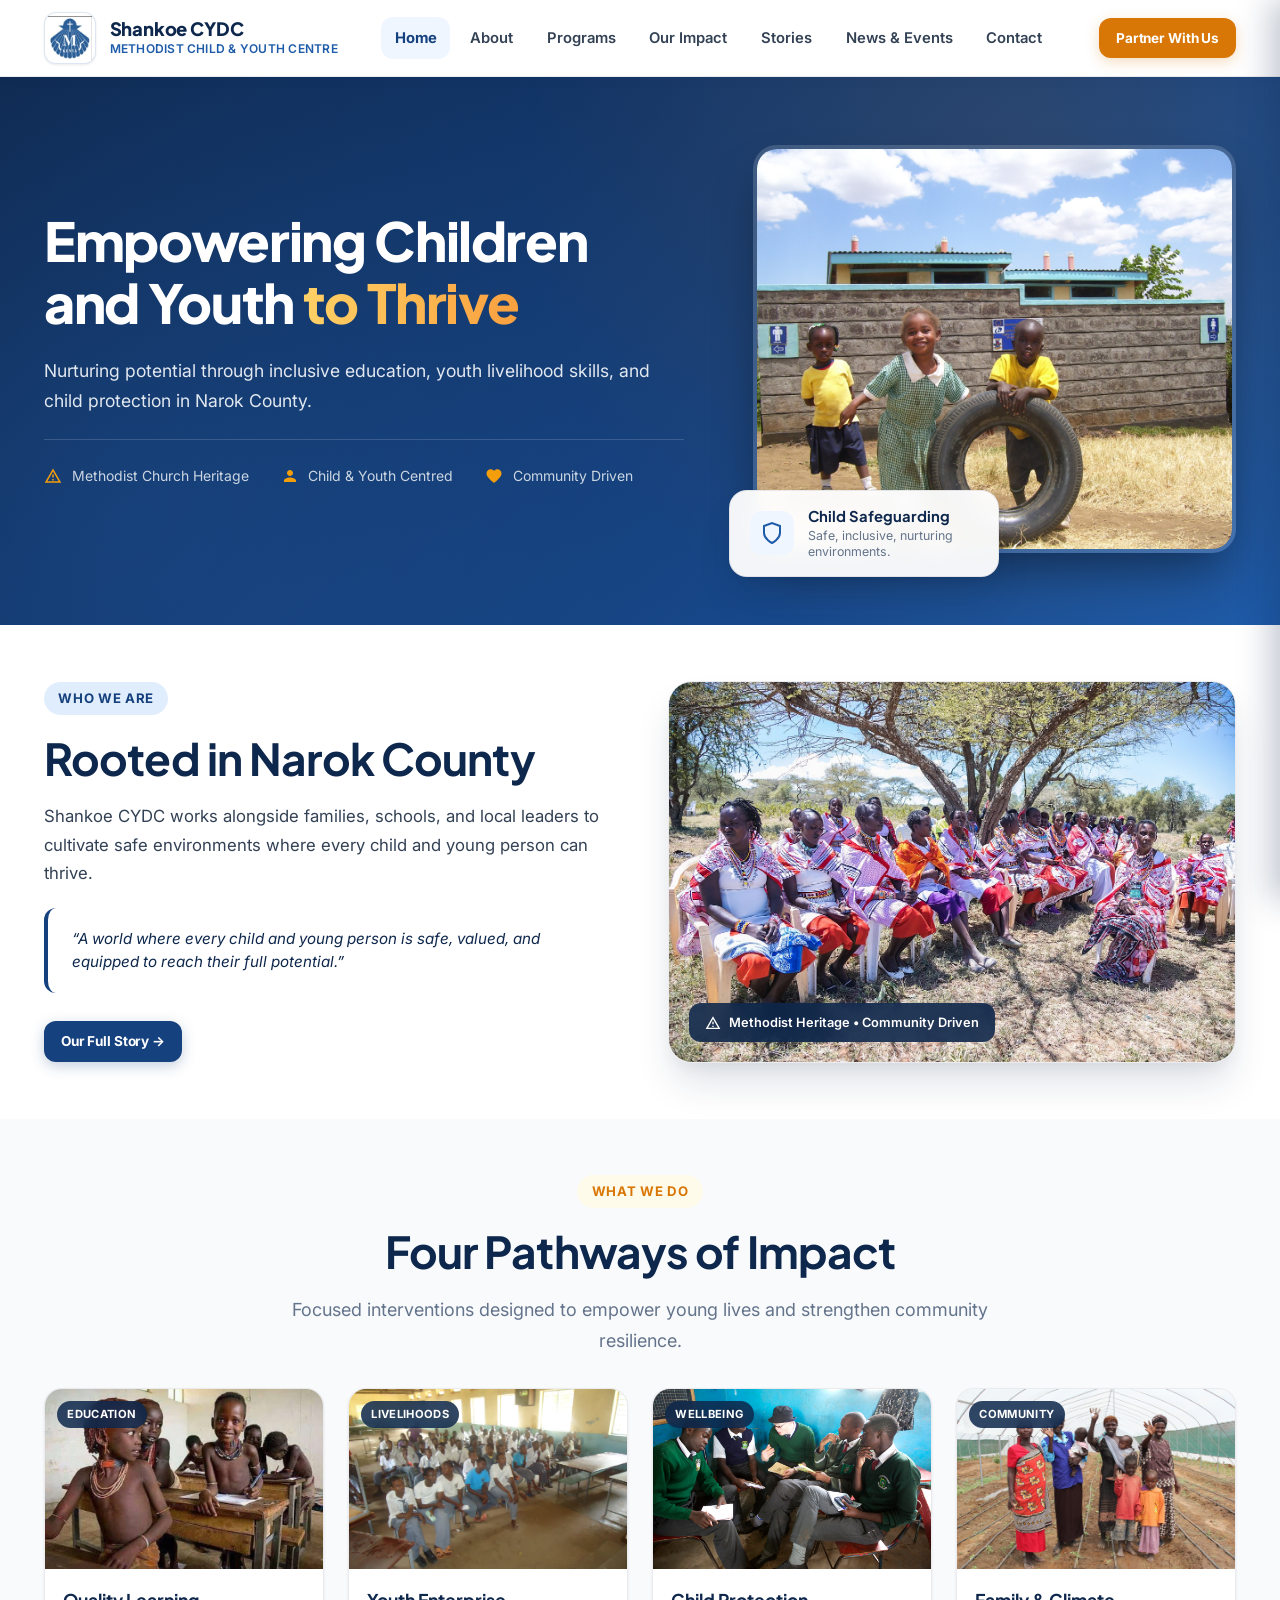
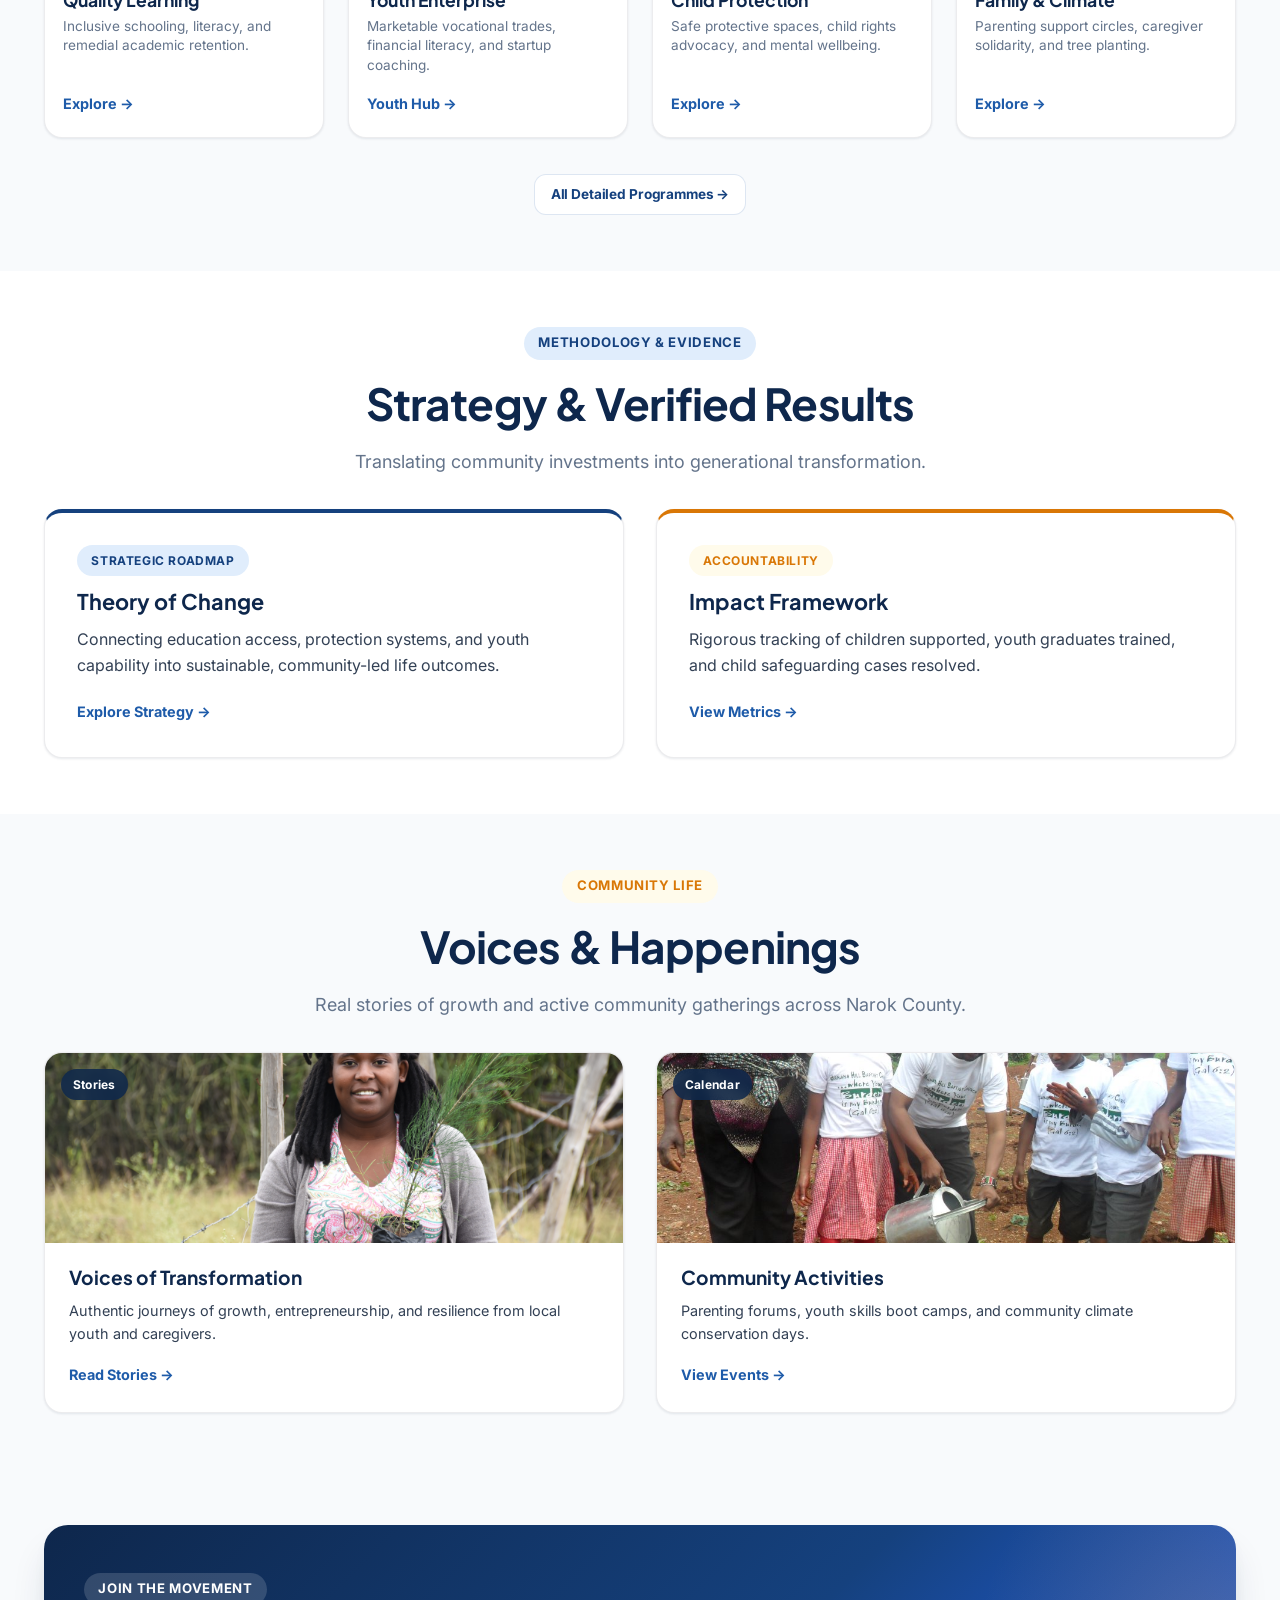
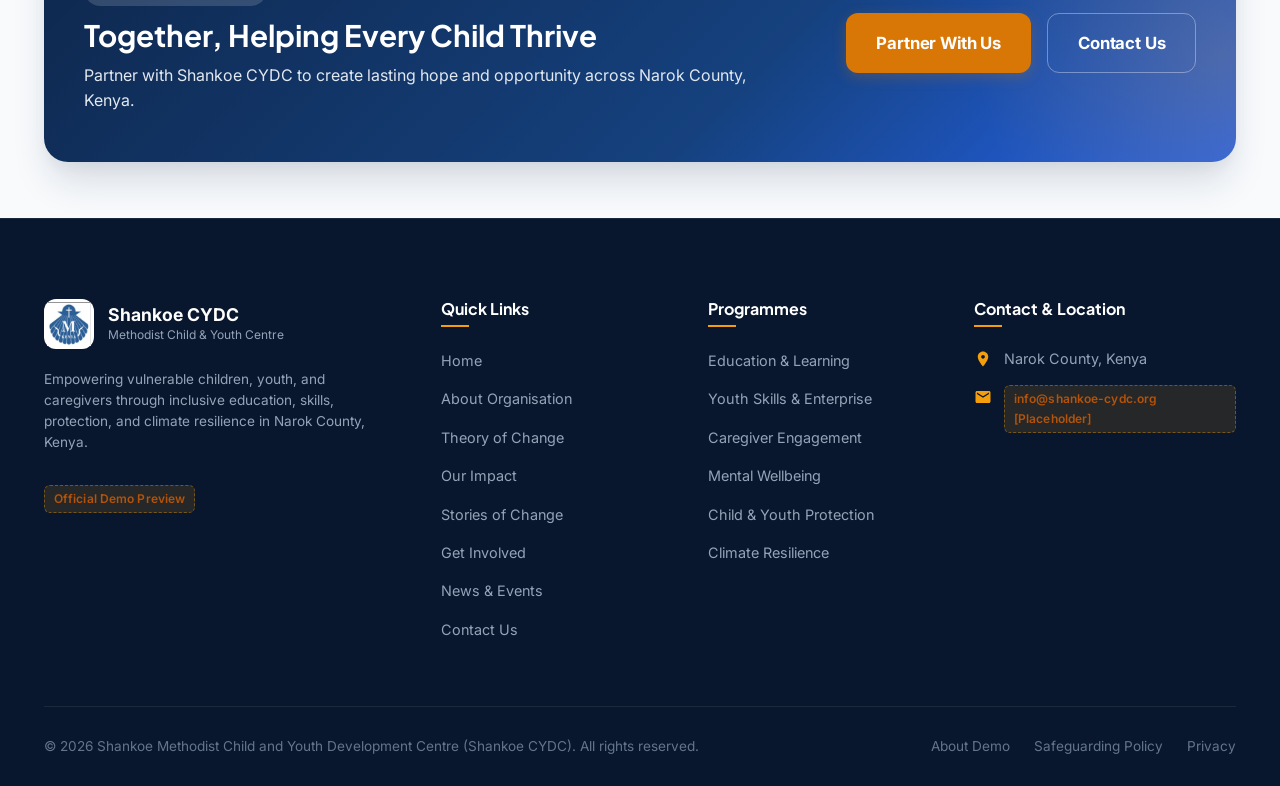
==== commit e103db60: "Streamline homepage and remove redundant top bar, hero badge, action buttons, and demo preview bar" ====
--- a/index.html
+++ b/index.html
@@ -11,25 +11,6 @@
 </head>
 <body>
 
-  <!-- Top Announcement & Status Bar -->
-  <div class="top-bar">
-    <div class="container top-bar-inner">
-      <div class="top-bar-left">
-        <span class="top-bar-item">
-          <svg viewBox="0 0 24 24" fill="currentColor"><path d="M12 2C8.13 2 5 5.13 5 9c0 5.25 7 13 7 13s7-7.75 7-13c0-3.87-3.13-7-7-7zm0 9.5c-1.38 0-2.5-1.12-2.5-2.5s1.12-2.5 2.5-2.5 2.5 1.12 2.5 2.5-1.12 2.5-2.5 2.5z"/></svg>
-          Narok County, Kenya
-        </span>
-        <span class="top-bar-item">
-          <svg viewBox="0 0 24 24" fill="currentColor"><path d="M20 4H4c-1.1 0-1.99.9-1.99 2L2 18c0 1.1.9 2 2 2h16c1.1 0 2-.9 2-2V6c0-1.1-.9-2-2-2zm0 4l-8 5-8-5V6l8 5 8-5v2z"/></svg>
-          <span class="placeholder-tag" data-placeholder="true">info@shankoe-cydc.org [Placeholder]</span>
-        </span>
-      </div>
-      <div class="top-bar-right">
-        <span class="demo-indicator">Official Demo Preview</span>
-        <span class="top-bar-item">Affiliated with Methodist Church in Kenya</span>
-      </div>
-    </div>
-  </div>
 
   <!-- Master Navigation Header -->
   <header class="header-nav">
@@ -124,24 +105,12 @@
   <section class="hero hero-compact">
     <div class="container hero-grid">
       <div class="hero-content">
-        <div class="hero-badge-row">
-          <span class="eyebrow eyebrow-accent">Shankoe Methodist CYDC &bull; Narok, Kenya</span>
-        </div>
         <h1 class="hero-title">
           Empowering Children and Youth <span>to Thrive</span>
         </h1>
         <p class="hero-lead">
           Nurturing potential through inclusive education, youth livelihood skills, and child protection in Narok County.
         </p>
-        <div class="hero-actions">
-          <a href="#pillars" class="btn btn-white">
-            Discover Our Work
-            <svg viewBox="0 0 24 24" fill="none" stroke="currentColor" stroke-width="2"><path d="M5 12h14M12 5l7 7-7 7"/></svg>
-          </a>
-          <a href="get-involved.html" class="btn btn-accent">
-            Partner With Us
-          </a>
-        </div>
         <div class="hero-trust-bar">
           <div class="hero-trust-item">
             <svg viewBox="0 0 24 24" fill="currentColor"><path d="M12 2L1 21h22L12 2zm0 3.99L19.53 19H4.47L12 5.99zM11 16h2v2h-2zm0-6h2v4h-2z"/></svg>
@@ -494,11 +463,7 @@
     </div>
   </footer>
 
-  <!-- Floating Demo Controls for Shankoe CYDC Reviewers -->
-  <aside class="demo-control-bar" aria-label="Demo Review Helper">
-    <span><strong>Demo Preview Mode</strong></span>
-    <button id="togglePlaceholdersBtn" class="demo-toggle-btn">Review Placeholders</button>
-  </aside>
+
 
   <script src="js/main.js"></script>
 </body>
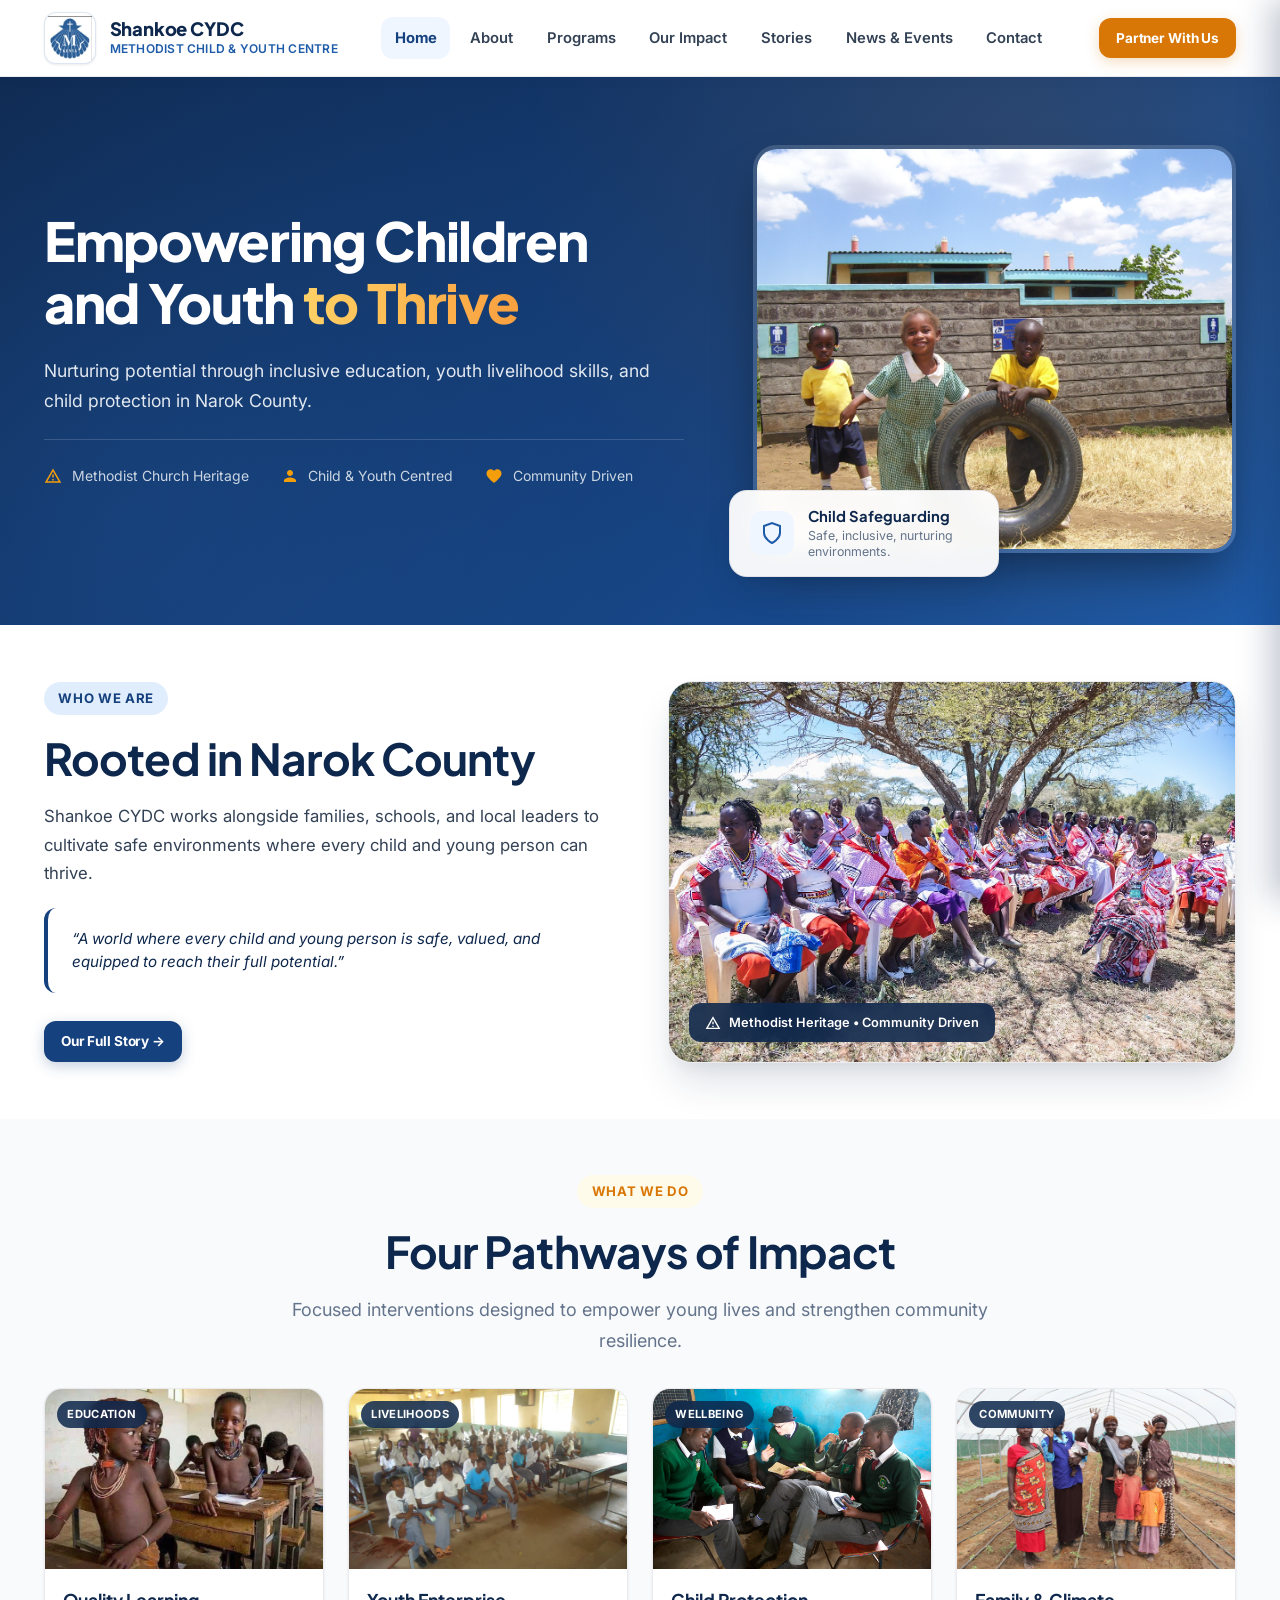
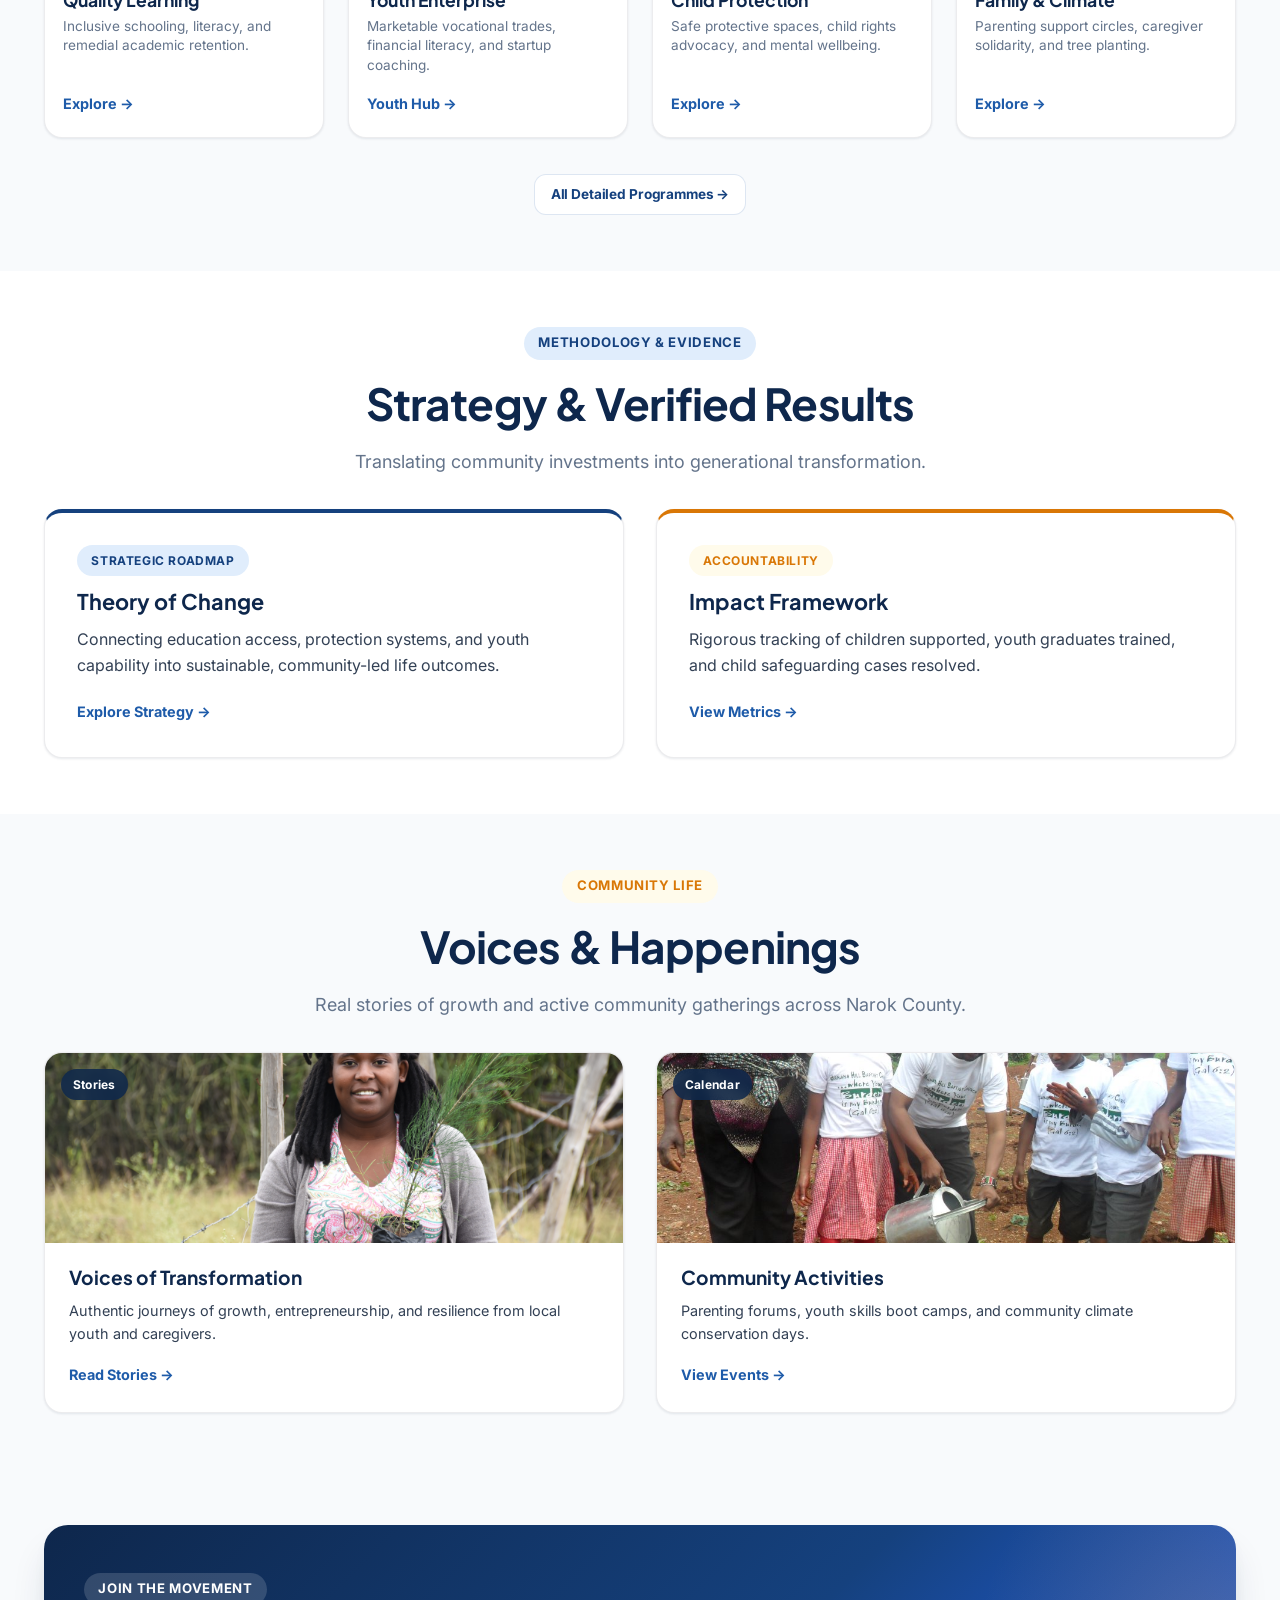
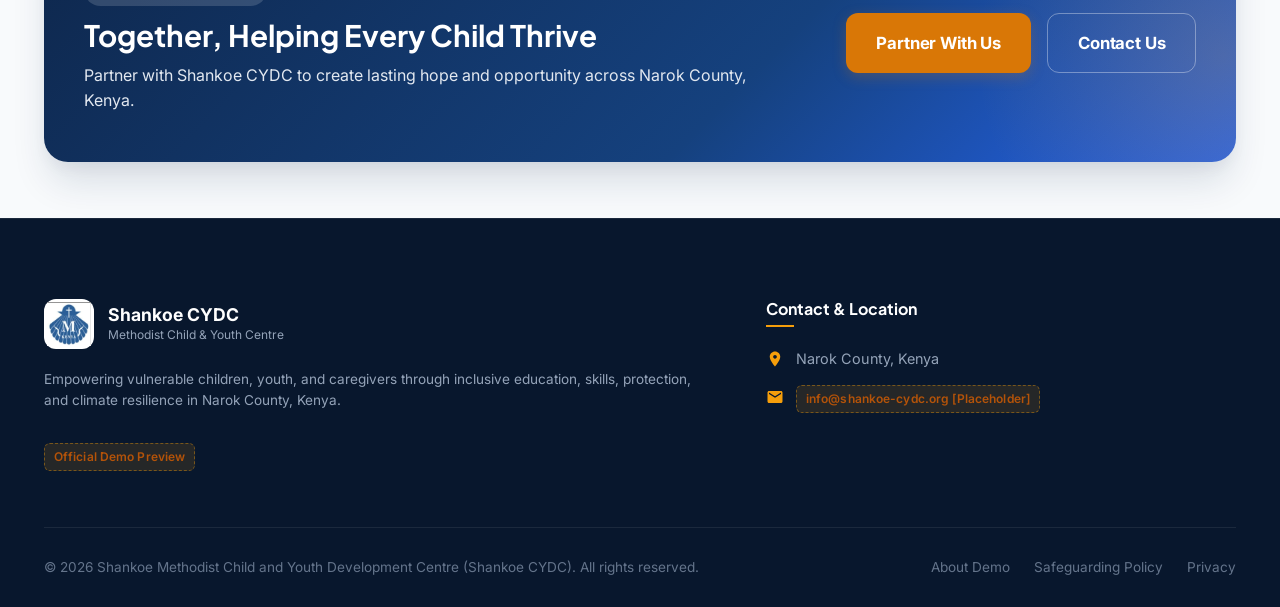
==== commit ff7058f8: "Remove Quick Links and Programmes columns from footer across all pages" ====
--- a/index.html
+++ b/index.html
@@ -408,33 +408,6 @@
           </div>
         </div>
 
-        <!-- Col 2: Navigation -->
-        <div class="footer-col">
-          <h4>Quick Links</h4>
-          <ul class="footer-links">
-            <li><a href="index.html">Home</a></li>
-            <li><a href="about.html">About Organisation</a></li>
-            <li><a href="about.html#toc">Theory of Change</a></li>
-            <li><a href="impact.html">Our Impact</a></li>
-            <li><a href="stories.html">Stories of Change</a></li>
-            <li><a href="get-involved.html">Get Involved</a></li>
-            <li><a href="news.html">News &amp; Events</a></li>
-            <li><a href="contact.html">Contact Us</a></li>
-          </ul>
-        </div>
-
-        <!-- Col 3: Programs -->
-        <div class="footer-col">
-          <h4>Programmes</h4>
-          <ul class="footer-links">
-            <li><a href="programs.html#education">Education &amp; Learning</a></li>
-            <li><a href="youth.html">Youth Skills &amp; Enterprise</a></li>
-            <li><a href="caregivers.html">Caregiver Engagement</a></li>
-            <li><a href="programs.html#mental-health">Mental Wellbeing</a></li>
-            <li><a href="programs.html#protection">Child &amp; Youth Protection</a></li>
-            <li><a href="programs.html#climate">Climate Resilience</a></li>
-          </ul>
-        </div>
 
         <!-- Col 4: Contact & Placeholders -->
         <div class="footer-col">
--- a/css/style.css
+++ b/css/style.css
@@ -1513,9 +1513,9 @@
 
 .footer-top {
   display: grid;
-  grid-template-columns: 1.6fr 1fr 1fr 1.2fr;
-  gap: 3rem;
-  padding-bottom: 4rem;
+  grid-template-columns: 1.4fr 1fr;
+  gap: 4rem;
+  padding-bottom: 3.5rem;
   border-bottom: 1px solid rgba(255, 255, 255, 0.08);
 }
 
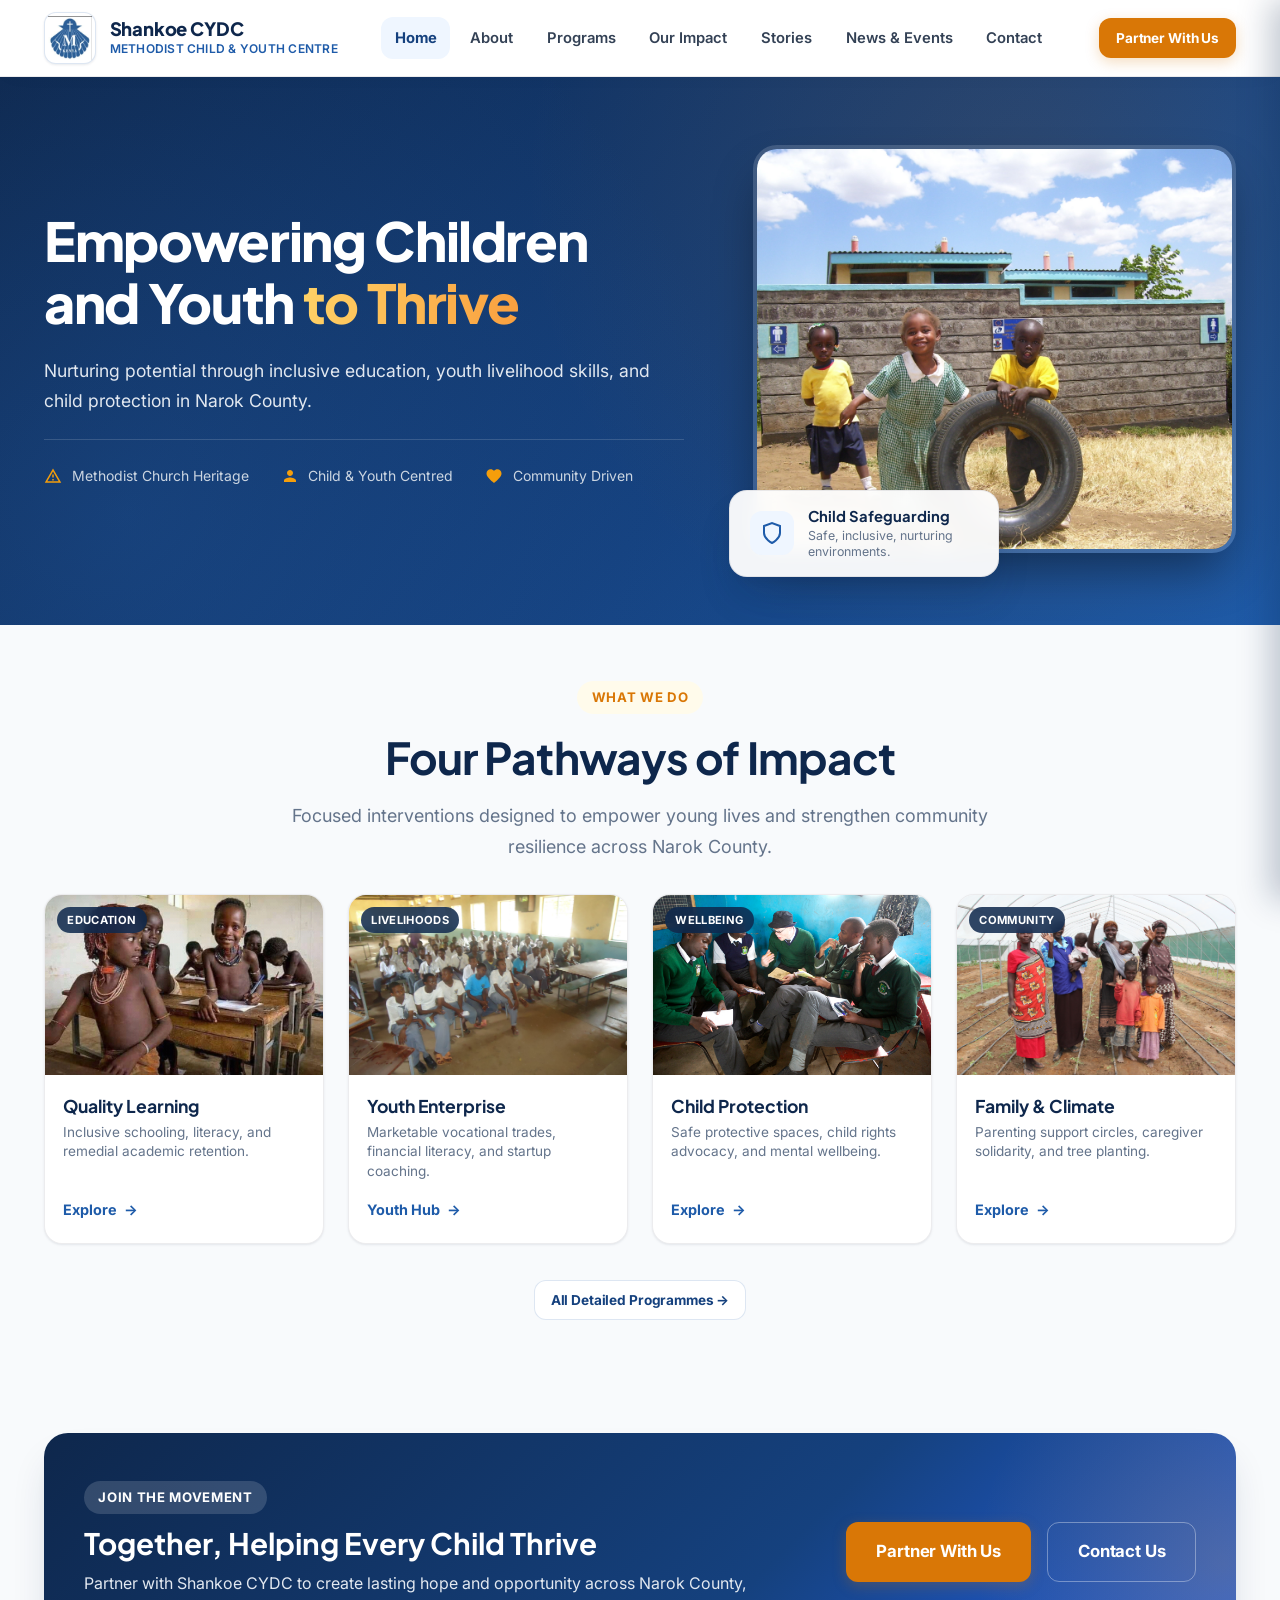
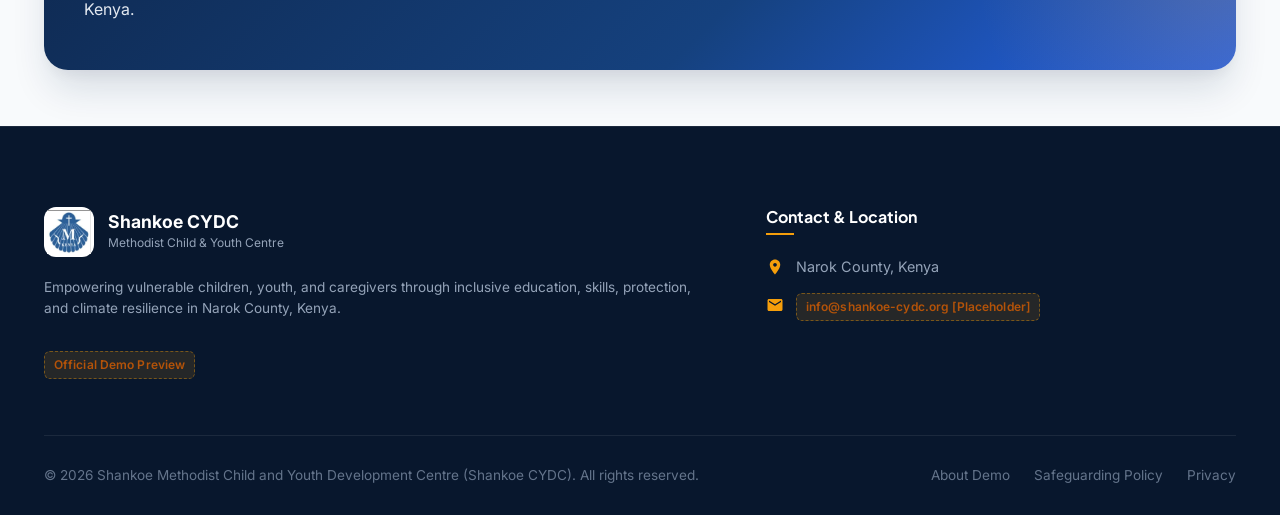
==== commit 484247f6: "Shorten homepage to core essentials and add dynamic animations and scroll reveal" ====
--- a/index.html
+++ b/index.html
@@ -144,115 +144,80 @@
     </div>
   </section>
 
-  <!-- Who We Are / Purpose Overview (Concise & Image-Led) -->
-  <section class="section section-compact bg-white" id="who-we-are">
-    <div class="container">
-      <div class="grid-2" style="align-items: center; gap: 3.5rem;">
-        <div>
-          <span class="eyebrow">Who We Are</span>
-          <h2 class="section-title">Rooted in Narok County</h2>
-          <p style="font-size: 1.05rem; line-height: 1.7; color: var(--text-body); margin-bottom: 1.25rem;">
-            Shankoe CYDC works alongside families, schools, and local leaders to cultivate safe environments where every child and young person can thrive.
-          </p>
-          <div style="background: var(--bg-subtle-blue); border-radius: var(--radius-md); padding: 1.25rem 1.5rem; border-left: 4px solid var(--primary-blue); margin-bottom: 1.75rem;">
-            <p style="font-size: 0.95rem; font-style: italic; color: var(--primary-navy); margin: 0; line-height: 1.5;">
-              “A world where every child and young person is safe, valued, and equipped to reach their full potential.”
-            </p>
-          </div>
-          <div>
-            <a href="about.html" class="btn btn-primary btn-sm">
-              Our Full Story &rarr;
-            </a>
-          </div>
-        </div>
-
-        <div>
-          <div class="story-image-card">
-            <img src="assets/images/narok-caregivers-dialogue.jpg" alt="Community members and caregivers gathered for a dialogue in Narok County, Kenya">
-            <div class="story-image-badge">
-              <svg viewBox="0 0 24 24" width="16" height="16" fill="currentColor"><path d="M12 2L1 21h22L12 2zm0 3.99L19.53 19H4.47L12 5.99zM11 16h2v2h-2zm0-6h2v4h-2z"/></svg>
-              <span>Methodist Heritage &bull; Community Driven</span>
-            </div>
-          </div>
-        </div>
-      </div>
-    </div>
-  </section>
-
-  <!-- Core Pillars of Impact (4 Image-Led Cards) -->
+  <!-- Core Pillars of Impact (4 Focused Image Cards) -->
   <section class="section section-compact bg-light" id="pillars">
     <div class="container">
-      <div class="section-header">
+      <div class="section-header reveal">
         <span class="eyebrow eyebrow-accent">What We Do</span>
         <h2 class="section-title">Four Pathways of Impact</h2>
         <p class="section-desc">
-          Focused interventions designed to empower young lives and strengthen community resilience.
+          Focused interventions designed to empower young lives and strengthen community resilience across Narok County.
         </p>
       </div>
 
       <div class="grid-4">
         <!-- Pillar 1: Education -->
-        <div class="pillar-card">
+        <div class="pillar-card reveal reveal-delay-1">
           <div class="pillar-thumb">
-            <img src="assets/images/kenya-school-children.jpg" alt="Children engaged in quality education">
+            <img src="assets/images/kenya-school-children.jpg" alt="Children engaged in quality education" loading="lazy">
             <span class="pillar-tag">Education</span>
           </div>
           <div class="pillar-body">
             <h3 class="pillar-title">Quality Learning</h3>
             <p class="pillar-desc">Inclusive schooling, literacy, and remedial academic retention.</p>
             <a href="programs.html#education" class="card-link">
-              Explore &rarr;
+              Explore <span>&rarr;</span>
             </a>
           </div>
         </div>
 
         <!-- Pillar 2: Youth Skills -->
-        <div class="pillar-card">
+        <div class="pillar-card reveal reveal-delay-2">
           <div class="pillar-thumb">
-            <img src="assets/images/kenya-youth-secondary.jpg" alt="Youth vocational and skills training">
+            <img src="assets/images/kenya-youth-secondary.jpg" alt="Youth vocational and skills training" loading="lazy">
             <span class="pillar-tag">Livelihoods</span>
           </div>
           <div class="pillar-body">
             <h3 class="pillar-title">Youth Enterprise</h3>
             <p class="pillar-desc">Marketable vocational trades, financial literacy, and startup coaching.</p>
             <a href="youth.html" class="card-link">
-              Youth Hub &rarr;
+              Youth Hub <span>&rarr;</span>
             </a>
           </div>
         </div>
 
         <!-- Pillar 3: Child Protection -->
-        <div class="pillar-card">
+        <div class="pillar-card reveal reveal-delay-3">
           <div class="pillar-thumb">
-            <img src="assets/images/kenya-peer-educators.jpg" alt="Psychosocial wellbeing circle">
+            <img src="assets/images/kenya-peer-educators.jpg" alt="Psychosocial wellbeing circle" loading="lazy">
             <span class="pillar-tag">Wellbeing</span>
           </div>
           <div class="pillar-body">
             <h3 class="pillar-title">Child Protection</h3>
             <p class="pillar-desc">Safe protective spaces, child rights advocacy, and mental wellbeing.</p>
             <a href="programs.html#protection" class="card-link">
-              Explore &rarr;
+              Explore <span>&rarr;</span>
             </a>
           </div>
         </div>
 
         <!-- Pillar 4: Caregivers & Climate -->
-        <div class="pillar-card">
+        <div class="pillar-card reveal reveal-delay-4">
           <div class="pillar-thumb">
-            <img src="assets/images/kenya-caregivers-mothers-group.jpg" alt="Caregivers and community support group">
+            <img src="assets/images/kenya-caregivers-mothers-group.jpg" alt="Caregivers and community support group" loading="lazy">
             <span class="pillar-tag">Community</span>
           </div>
           <div class="pillar-body">
             <h3 class="pillar-title">Family &amp; Climate</h3>
             <p class="pillar-desc">Parenting support circles, caregiver solidarity, and tree planting.</p>
             <a href="caregivers.html" class="card-link">
-              Explore &rarr;
-            </a>
-          </div>
-        </div>
-      </div>
-
-      <div style="text-align: center; margin-top: 2.25rem;">
+              Explore <span>&rarr;</span>
+            </a>
+          </div>
+        </div>
+      </div>
+
+      <div class="reveal reveal-delay-2" style="text-align: center; margin-top: 2.25rem;">
         <a href="programs.html" class="btn btn-secondary btn-sm">
           All Detailed Programmes &rarr;
         </a>
@@ -260,108 +225,8 @@
     </div>
   </section>
 
-  <!-- Strategic Direction & Impact Framework (Clean Dual Cards) -->
-  <section class="section section-compact bg-white" id="strategy-impact">
-    <div class="container">
-      <div class="section-header">
-        <span class="eyebrow">Methodology &amp; Evidence</span>
-        <h2 class="section-title">Strategy &amp; Verified Results</h2>
-        <p class="section-desc">
-          Translating community investments into generational transformation.
-        </p>
-      </div>
-
-      <div class="grid-2" style="gap: 2rem;">
-        <!-- Theory of Change Card -->
-        <div class="card" style="border-top: 4px solid var(--primary-blue); display:flex; flex-direction:column;">
-          <div style="margin-bottom:0.75rem;">
-            <span class="eyebrow" style="font-size:0.75rem; margin:0;">Strategic Roadmap</span>
-          </div>
-          <h3 style="font-size: 1.35rem; color: var(--primary-navy); margin-bottom: 0.75rem;">Theory of Change</h3>
-          <p style="color: var(--text-body); line-height: 1.6; margin-bottom: 1.25rem; flex-grow: 1;">
-            Connecting education access, protection systems, and youth capability into sustainable, community-led life outcomes.
-          </p>
-          <div style="margin-top:auto;">
-            <a href="about.html#toc" class="card-link">
-              Explore Strategy &rarr;
-            </a>
-          </div>
-        </div>
-
-        <!-- Impact Framework Card -->
-        <div class="card" style="border-top: 4px solid var(--accent-amber); display:flex; flex-direction:column;">
-          <div style="margin-bottom:0.75rem;">
-            <span class="eyebrow eyebrow-accent" style="font-size:0.75rem; margin:0;">Accountability</span>
-          </div>
-          <h3 style="font-size: 1.35rem; color: var(--primary-navy); margin-bottom: 0.75rem;">Impact Framework</h3>
-          <p style="color: var(--text-body); line-height: 1.6; margin-bottom: 1.25rem; flex-grow: 1;">
-            Rigorous tracking of children supported, youth graduates trained, and child safeguarding cases resolved.
-          </p>
-          <div style="margin-top:auto;">
-            <a href="impact.html" class="card-link">
-              View Metrics &rarr;
-            </a>
-          </div>
-        </div>
-      </div>
-    </div>
-  </section>
-
-  <!-- Community Life Spotlight (2 Visual Cards) -->
-  <section class="section section-compact bg-light" id="community-life">
-    <div class="container">
-      <div class="section-header">
-        <span class="eyebrow eyebrow-accent">Community Life</span>
-        <h2 class="section-title">Voices &amp; Happenings</h2>
-        <p class="section-desc">
-          Real stories of growth and active community gatherings across Narok County.
-        </p>
-      </div>
-
-      <div class="grid-2" style="gap: 2rem;">
-        <!-- Stories Spotlight Card -->
-        <div class="image-feature-card">
-          <div class="image-feature-thumb" style="height: 190px;">
-            <img src="assets/images/kenya-patricia-climate.jpg" alt="Youth community leader in Kenya">
-            <span class="image-feature-tag">Stories</span>
-          </div>
-          <div class="image-feature-body" style="padding: 1.35rem 1.5rem 1.5rem;">
-            <h3 class="card-title" style="font-size: 1.2rem;">Voices of Transformation</h3>
-            <p class="card-text" style="font-size: 0.9rem; margin-bottom: 1rem;">
-              Authentic journeys of growth, entrepreneurship, and resilience from local youth and caregivers.
-            </p>
-            <div style="margin-top: auto;">
-              <a href="stories.html" class="card-link">
-                Read Stories &rarr;
-              </a>
-            </div>
-          </div>
-        </div>
-
-        <!-- News & Events Spotlight Card -->
-        <div class="image-feature-card">
-          <div class="image-feature-thumb" style="height: 190px;">
-            <img src="assets/images/kenya-tree-seedlings.jpg" alt="Community tree planting in Kenya">
-            <span class="image-feature-tag">Calendar</span>
-          </div>
-          <div class="image-feature-body" style="padding: 1.35rem 1.5rem 1.5rem;">
-            <h3 class="card-title" style="font-size: 1.2rem;">Community Activities</h3>
-            <p class="card-text" style="font-size: 0.9rem; margin-bottom: 1rem;">
-              Parenting forums, youth skills boot camps, and community climate conservation days.
-            </p>
-            <div style="margin-top: auto;">
-              <a href="news.html" class="card-link">
-                View Events &rarr;
-              </a>
-            </div>
-          </div>
-        </div>
-      </div>
-    </div>
-  </section>
-
   <!-- Final Call to Action -->
-  <section class="section-compact">
+  <section class="section-compact reveal">
     <div class="container">
       <div class="cta-banner" style="padding: 3rem 2.5rem;">
         <div class="cta-grid">
--- a/css/style.css
+++ b/css/style.css
@@ -1996,3 +1996,222 @@
     height: 160px;
   }
 }
+
+/* =============================================================
+   Homepage Animation & Micro-Interaction Engine
+   ============================================================= */
+
+/* 1. Continuous Floating Badge Animation */
+@keyframes heroFloatGentle {
+  0%, 100% {
+    transform: translateY(0);
+  }
+  50% {
+    transform: translateY(-9px);
+  }
+}
+
+.hero-float-card {
+  animation: heroFloatGentle 4.5s ease-in-out infinite;
+  transition: transform 0.3s ease, box-shadow 0.3s ease;
+}
+
+.hero-float-card:hover {
+  animation-play-state: paused;
+  transform: translateY(-12px) scale(1.02);
+  box-shadow: 0 25px 35px -10px rgba(0, 0, 0, 0.25);
+}
+
+/* 2. Hero Ambient Background Aura Animation */
+@keyframes ambientGlowPulse {
+  0%, 100% {
+    opacity: 0.65;
+    transform: scale(1);
+  }
+  50% {
+    opacity: 0.95;
+    transform: scale(1.04);
+  }
+}
+
+.hero::before {
+  animation: ambientGlowPulse 7s ease-in-out infinite alternate;
+}
+
+/* 3. Hero Entrance Animations */
+@keyframes heroFadeInUp {
+  0% {
+    opacity: 0;
+    transform: translateY(26px);
+  }
+  100% {
+    opacity: 1;
+    transform: translateY(0);
+  }
+}
+
+@keyframes heroVisualEnter {
+  0% {
+    opacity: 0;
+    transform: scale(0.94) translateY(18px);
+  }
+  100% {
+    opacity: 1;
+    transform: scale(1) translateY(0);
+  }
+}
+
+.hero-title {
+  animation: heroFadeInUp 0.85s cubic-bezier(0.16, 1, 0.3, 1) forwards;
+}
+
+.hero-lead {
+  opacity: 0;
+  animation: heroFadeInUp 0.85s cubic-bezier(0.16, 1, 0.3, 1) 0.16s forwards;
+}
+
+.hero-trust-bar {
+  opacity: 0;
+  animation: heroFadeInUp 0.85s cubic-bezier(0.16, 1, 0.3, 1) 0.3s forwards;
+}
+
+.hero-image-card {
+  animation: heroVisualEnter 0.95s cubic-bezier(0.16, 1, 0.3, 1) 0.22s forwards;
+  transition: transform 0.5s cubic-bezier(0.16, 1, 0.3, 1), box-shadow 0.5s ease;
+}
+
+.hero-image-card:hover {
+  transform: translateY(-4px) scale(1.01);
+  box-shadow: 0 30px 60px -15px rgba(0, 0, 0, 0.55);
+}
+
+/* 4. Trust Item Interactive Micro-Animations */
+.hero-trust-item {
+  transition: transform 0.25s ease, color 0.25s ease;
+  cursor: default;
+}
+
+.hero-trust-item:hover {
+  transform: translateY(-2px);
+  color: #ffffff;
+}
+
+.hero-trust-item svg {
+  transition: transform 0.3s cubic-bezier(0.34, 1.56, 0.64, 1), color 0.3s ease, filter 0.3s ease;
+}
+
+.hero-trust-item:hover svg {
+  transform: scale(1.22);
+  color: #fbbf24;
+  filter: drop-shadow(0 0 6px rgba(251, 191, 36, 0.5));
+}
+
+/* 5. Scroll Reveal System */
+.reveal {
+  opacity: 0;
+  transform: translateY(28px);
+  transition: opacity 0.75s cubic-bezier(0.16, 1, 0.3, 1), transform 0.75s cubic-bezier(0.16, 1, 0.3, 1);
+  will-change: opacity, transform;
+}
+
+.reveal.revealed {
+  opacity: 1;
+  transform: translateY(0);
+}
+
+/* Stagger delays for grid children */
+.reveal-delay-1 { transition-delay: 0.08s; }
+.reveal-delay-2 { transition-delay: 0.16s; }
+.reveal-delay-3 { transition-delay: 0.24s; }
+.reveal-delay-4 { transition-delay: 0.32s; }
+
+/* 6. Dynamic Pillar Card Hover Effects */
+.pillar-card {
+  transition: transform 0.4s cubic-bezier(0.16, 1, 0.3, 1), 
+              box-shadow 0.4s cubic-bezier(0.16, 1, 0.3, 1), 
+              border-color 0.3s ease;
+}
+
+.pillar-card:hover {
+  transform: translateY(-8px);
+  box-shadow: 0 20px 35px -10px rgba(14, 39, 76, 0.18);
+  border-color: rgba(45, 116, 206, 0.45);
+}
+
+.pillar-thumb img {
+  transition: transform 0.65s cubic-bezier(0.16, 1, 0.3, 1);
+}
+
+.pillar-card:hover .pillar-thumb img {
+  transform: scale(1.08);
+}
+
+.pillar-tag {
+  transition: transform 0.3s ease, background-color 0.3s ease, box-shadow 0.3s ease;
+}
+
+.pillar-card:hover .pillar-tag {
+  transform: translateY(-2px);
+  background-color: var(--primary-blue);
+  box-shadow: 0 4px 12px rgba(45, 116, 206, 0.35);
+}
+
+.card-link {
+  transition: color 0.25s ease;
+}
+
+.card-link span {
+  display: inline-block;
+  transition: transform 0.25s cubic-bezier(0.34, 1.56, 0.64, 1);
+}
+
+.pillar-card:hover .card-link {
+  color: var(--primary-blue);
+}
+
+.pillar-card:hover .card-link span {
+  transform: translateX(6px);
+}
+
+/* 7. CTA Button Pulsing Sheen Animation */
+@keyframes buttonPulseGlow {
+  0% {
+    box-shadow: 0 0 0 0 rgba(217, 119, 6, 0.55);
+  }
+  70% {
+    box-shadow: 0 0 0 14px rgba(217, 119, 6, 0);
+  }
+  100% {
+    box-shadow: 0 0 0 0 rgba(217, 119, 6, 0);
+  }
+}
+
+.cta-buttons .btn-accent {
+  animation: buttonPulseGlow 3.2s ease-in-out infinite;
+  transition: transform 0.25s cubic-bezier(0.16, 1, 0.3, 1), box-shadow 0.25s ease;
+}
+
+.cta-buttons .btn-accent:hover {
+  animation: none;
+  transform: translateY(-3px) scale(1.03);
+  box-shadow: 0 14px 28px -6px rgba(217, 119, 6, 0.45);
+}
+
+.cta-buttons .btn-outline-white {
+  transition: transform 0.25s cubic-bezier(0.16, 1, 0.3, 1), background-color 0.25s ease, box-shadow 0.25s ease;
+}
+
+.cta-buttons .btn-outline-white:hover {
+  transform: translateY(-3px);
+  box-shadow: 0 10px 22px -6px rgba(255, 255, 255, 0.3);
+}
+
+/* Accessibility: respect user prefers-reduced-motion */
+@media (prefers-reduced-motion: reduce) {
+  *, *::before, *::after {
+    animation-duration: 0.01ms !important;
+    animation-iteration-count: 1 !important;
+    transition-duration: 0.01ms !important;
+  }
+}
+
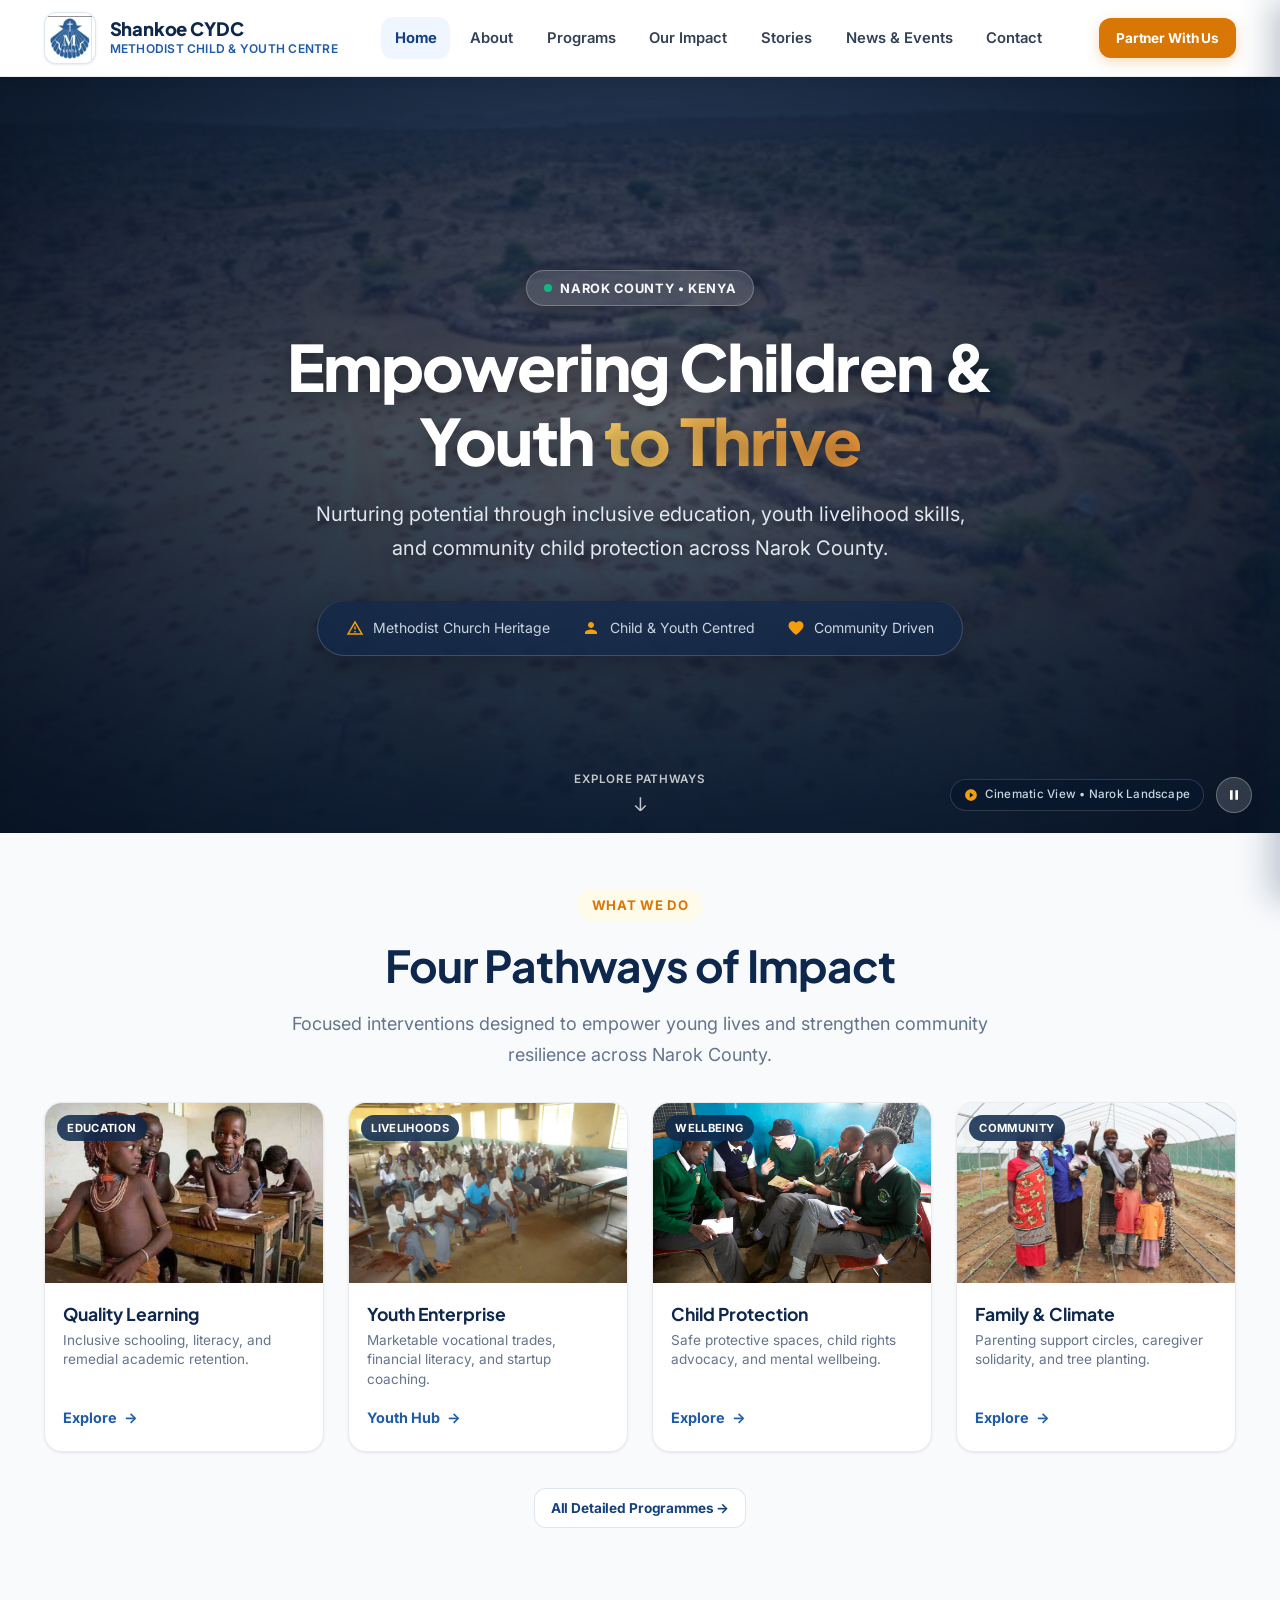
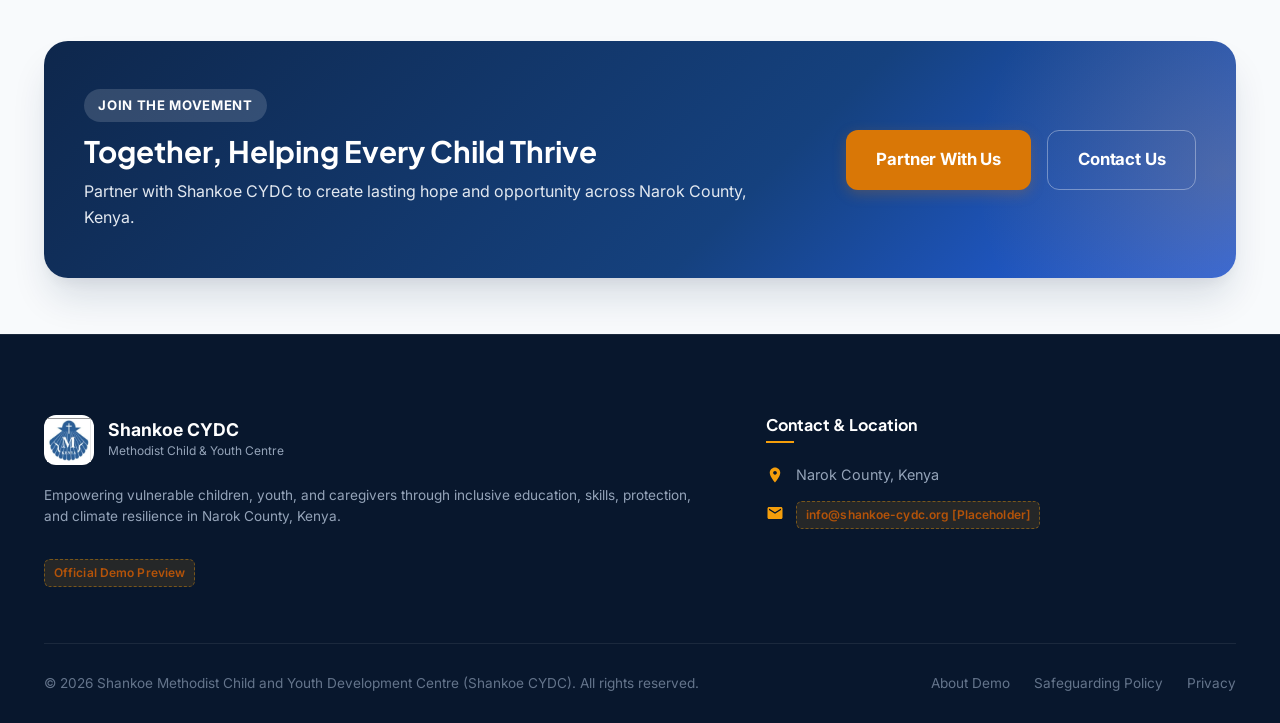
==== commit 0e414662: "Transform homepage hero with cinematic background video, multi-layer overlay, and subtle parallax" ====
--- a/index.html
+++ b/index.html
@@ -101,16 +101,31 @@
     </div>
   </div>
 
-  <!-- Hero Section -->
-  <section class="hero hero-compact">
-    <div class="container hero-grid">
-      <div class="hero-content">
+  <!-- Cinematic Hero Section with Licensed Background Video -->
+  <section class="hero hero-cinematic" id="hero">
+    <!-- Seamless Background Video -->
+    <div class="hero-video-wrapper" aria-hidden="true">
+      <video class="hero-video" id="heroVideo" autoplay muted loop playsinline preload="auto" poster="assets/images/kenya-maasai-landscape.jpg">
+        <source src="assets/videos/narok-landscape-loop.webm" type="video/webm">
+      </video>
+      <div class="hero-video-overlay"></div>
+    </div>
+
+    <!-- Hero Content -->
+    <div class="container hero-container">
+      <div class="hero-cinematic-content">
+        <div class="hero-badge-pill">
+          <span class="badge-pulse"></span>
+          <span>Narok County &bull; Kenya</span>
+        </div>
         <h1 class="hero-title">
-          Empowering Children and Youth <span>to Thrive</span>
+          Empowering Children &amp; Youth <span>to Thrive</span>
         </h1>
         <p class="hero-lead">
-          Nurturing potential through inclusive education, youth livelihood skills, and child protection in Narok County.
+          Nurturing potential through inclusive education, youth livelihood skills, and community child protection across Narok County.
         </p>
+
+        <!-- Refined Glassmorphic Trust Bar -->
         <div class="hero-trust-bar">
           <div class="hero-trust-item">
             <svg viewBox="0 0 24 24" fill="currentColor"><path d="M12 2L1 21h22L12 2zm0 3.99L19.53 19H4.47L12 5.99zM11 16h2v2h-2zm0-6h2v4h-2z"/></svg>
@@ -126,22 +141,25 @@
           </div>
         </div>
       </div>
-
-      <div class="hero-visual">
-        <div class="hero-image-card">
-          <img src="assets/images/kenya-nakuru-nursery-children.jpg" alt="Children at a community nursery school in Kenya">
-        </div>
-        <div class="hero-float-card">
-          <div class="float-icon">
-            <svg viewBox="0 0 24 24" fill="none" stroke="currentColor" stroke-width="2"><path d="M12 22s8-4 8-10V5l-8-3-8 3v7c0 6 8 10 8 10z"/></svg>
-          </div>
-          <div class="float-text">
-            <h4>Child Safeguarding</h4>
-            <p>Safe, inclusive, nurturing environments.</p>
-          </div>
-        </div>
-      </div>
-    </div>
+    </div>
+
+    <!-- Video Play/Pause & Media Indicator Control -->
+    <div class="hero-controls-bar">
+      <div class="hero-media-tag">
+        <svg viewBox="0 0 24 24" fill="currentColor" width="14" height="14"><path d="M12 2C6.48 2 2 6.48 2 12s4.48 10 10 10 10-4.48 10-10S17.52 2 12 2zm-2 14.5v-9l6 4.5-6 4.5z"/></svg>
+        <span>Cinematic View &bull; Narok Landscape</span>
+      </div>
+      <button class="hero-video-toggle" id="heroVideoToggle" aria-label="Pause background video" title="Pause or play background video">
+        <svg class="pause-icon" viewBox="0 0 24 24" fill="currentColor" width="16" height="16"><path d="M6 19h4V5H6v14zm8-14v14h4V5h-4z"/></svg>
+        <svg class="play-icon" viewBox="0 0 24 24" fill="currentColor" width="16" height="16" style="display:none;"><path d="M8 5v14l11-7z"/></svg>
+      </button>
+    </div>
+
+    <!-- Subtle Scroll Cue -->
+    <a href="#pillars" class="hero-scroll-cue" aria-label="Scroll to explore four pathways of impact">
+      <span class="scroll-cue-text">Explore Pathways</span>
+      <svg viewBox="0 0 24 24" fill="none" stroke="currentColor" stroke-width="2" width="18" height="18"><path d="M19 14l-7 7m0 0l-7-7m7 7V3"/></svg>
+    </a>
   </section>
 
   <!-- Core Pillars of Impact (4 Focused Image Cards) -->
--- a/css/style.css
+++ b/css/style.css
@@ -2215,3 +2215,254 @@
   }
 }
 
+/* =============================================================
+   Cinematic Background Video Hero
+   ============================================================= */
+
+.hero-cinematic {
+  position: relative;
+  min-height: 84vh;
+  display: flex;
+  align-items: center;
+  justify-content: center;
+  padding: 6.5rem 0 5.5rem;
+  overflow: hidden;
+  background-color: #08172d;
+  color: #ffffff;
+}
+
+.hero-cinematic::before {
+  display: none;
+}
+
+.hero-video-wrapper {
+  position: absolute;
+  top: 0;
+  left: 0;
+  width: 100%;
+  height: 100%;
+  overflow: hidden;
+  z-index: 1;
+  pointer-events: none;
+}
+
+.hero-video {
+  width: 100%;
+  height: 100%;
+  object-fit: cover;
+  object-position: center 35%;
+  transform: scale(1.04);
+  transition: transform 0.2s cubic-bezier(0.2, 0.8, 0.2, 1);
+  filter: saturate(1.1) contrast(1.05);
+}
+
+.hero-video-overlay {
+  position: absolute;
+  inset: 0;
+  background: radial-gradient(circle at 50% 40%, rgba(14, 39, 76, 0.42) 0%, rgba(8, 23, 45, 0.76) 70%, rgba(6, 17, 33, 0.92) 100%),
+              linear-gradient(180deg, rgba(8, 23, 45, 0.72) 0%, rgba(14, 39, 76, 0.45) 45%, rgba(8, 23, 45, 0.92) 100%);
+  pointer-events: none;
+}
+
+.hero-container {
+  position: relative;
+  z-index: 3;
+  width: 100%;
+}
+
+.hero-cinematic-content {
+  max-width: 840px;
+  margin: 0 auto;
+  text-align: center;
+  display: flex;
+  flex-direction: column;
+  align-items: center;
+}
+
+.hero-badge-pill {
+  display: inline-flex;
+  align-items: center;
+  gap: 0.55rem;
+  padding: 0.4rem 1.05rem;
+  border-radius: var(--radius-full);
+  background: rgba(255, 255, 255, 0.12);
+  backdrop-filter: blur(14px);
+  -webkit-backdrop-filter: blur(14px);
+  border: 1px solid rgba(255, 255, 255, 0.24);
+  color: #f8fafc;
+  font-size: 0.8rem;
+  font-weight: 700;
+  letter-spacing: 0.05em;
+  text-transform: uppercase;
+  margin-bottom: 1.5rem;
+  box-shadow: 0 4px 18px rgba(0, 0, 0, 0.25);
+  animation: heroFadeInUp 0.85s cubic-bezier(0.16, 1, 0.3, 1) forwards;
+}
+
+.badge-pulse {
+  width: 8px;
+  height: 8px;
+  border-radius: 50%;
+  background-color: #10b981;
+  box-shadow: 0 0 0 0 rgba(16, 185, 129, 0.7);
+  animation: pulseGreenDot 2.2s infinite;
+}
+
+.hero-cinematic .hero-title {
+  font-size: clamp(2.4rem, 5vw, 4.1rem);
+  font-weight: 800;
+  color: #ffffff;
+  line-height: 1.15;
+  letter-spacing: -0.025em;
+  margin-bottom: 1.25rem;
+  text-shadow: 0 4px 24px rgba(0, 0, 0, 0.45);
+}
+
+.hero-cinematic .hero-title span {
+  background: linear-gradient(90deg, #ffd166 0%, #f9a03f 100%);
+  -webkit-background-clip: text;
+  -webkit-text-fill-color: transparent;
+}
+
+.hero-cinematic .hero-lead {
+  font-size: clamp(1.05rem, 2vw, 1.25rem);
+  line-height: 1.7;
+  color: #e2e8f0;
+  max-width: 680px;
+  margin: 0 auto 2.25rem;
+  text-shadow: 0 2px 12px rgba(0, 0, 0, 0.4);
+}
+
+.hero-cinematic .hero-trust-bar {
+  display: flex;
+  align-items: center;
+  justify-content: center;
+  gap: 2rem;
+  flex-wrap: wrap;
+  padding: 0.95rem 1.75rem;
+  background: rgba(14, 39, 76, 0.6);
+  backdrop-filter: blur(14px);
+  -webkit-backdrop-filter: blur(14px);
+  border: 1px solid rgba(255, 255, 255, 0.18);
+  border-radius: var(--radius-full);
+  box-shadow: 0 10px 30px rgba(0, 0, 0, 0.25);
+  border-top: none;
+}
+
+/* Video Controls Bar */
+.hero-controls-bar {
+  position: absolute;
+  bottom: 1.25rem;
+  right: 1.75rem;
+  z-index: 4;
+  display: flex;
+  align-items: center;
+  gap: 0.75rem;
+}
+
+.hero-media-tag {
+  display: inline-flex;
+  align-items: center;
+  gap: 0.45rem;
+  padding: 0.35rem 0.8rem;
+  border-radius: var(--radius-full);
+  background: rgba(8, 23, 45, 0.75);
+  backdrop-filter: blur(10px);
+  -webkit-backdrop-filter: blur(10px);
+  border: 1px solid rgba(255, 255, 255, 0.15);
+  color: #cbd5e1;
+  font-size: 0.725rem;
+  font-weight: 500;
+  letter-spacing: 0.02em;
+}
+
+.hero-media-tag svg {
+  color: var(--accent-gold);
+}
+
+.hero-video-toggle {
+  width: 36px;
+  height: 36px;
+  border-radius: 50%;
+  background: rgba(255, 255, 255, 0.16);
+  backdrop-filter: blur(10px);
+  -webkit-backdrop-filter: blur(10px);
+  border: 1px solid rgba(255, 255, 255, 0.28);
+  color: #ffffff;
+  display: flex;
+  align-items: center;
+  justify-content: center;
+  cursor: pointer;
+  transition: all var(--transition-fast);
+}
+
+.hero-video-toggle:hover {
+  background: rgba(255, 255, 255, 0.32);
+  transform: scale(1.08);
+}
+
+/* Subtle Scroll Cue */
+.hero-scroll-cue {
+  position: absolute;
+  bottom: 1.25rem;
+  left: 50%;
+  transform: translateX(-50%);
+  z-index: 4;
+  display: flex;
+  flex-direction: column;
+  align-items: center;
+  gap: 0.35rem;
+  color: rgba(255, 255, 255, 0.75);
+  text-decoration: none;
+  font-size: 0.725rem;
+  font-weight: 600;
+  letter-spacing: 0.06em;
+  text-transform: uppercase;
+  transition: color var(--transition-fast);
+}
+
+.hero-scroll-cue:hover {
+  color: #ffffff;
+}
+
+.hero-scroll-cue svg {
+  animation: scrollBounceCue 2.2s infinite;
+}
+
+@keyframes scrollBounceCue {
+  0%, 20%, 50%, 80%, 100% {
+    transform: translateY(0);
+  }
+  40% {
+    transform: translateY(6px);
+  }
+  60% {
+    transform: translateY(3px);
+  }
+}
+
+@media (max-width: 768px) {
+  .hero-cinematic {
+    min-height: 75vh;
+    padding: 4.5rem 0 3.75rem;
+  }
+  .hero-controls-bar {
+    bottom: 0.75rem;
+    right: 0.75rem;
+  }
+  .hero-media-tag {
+    display: none;
+  }
+  .hero-cinematic .hero-trust-bar {
+    border-radius: var(--radius-lg);
+    padding: 0.85rem 1.15rem;
+    gap: 0.85rem;
+    flex-direction: column;
+    align-items: center;
+  }
+  .hero-scroll-cue {
+    display: none;
+  }
+}
+
+
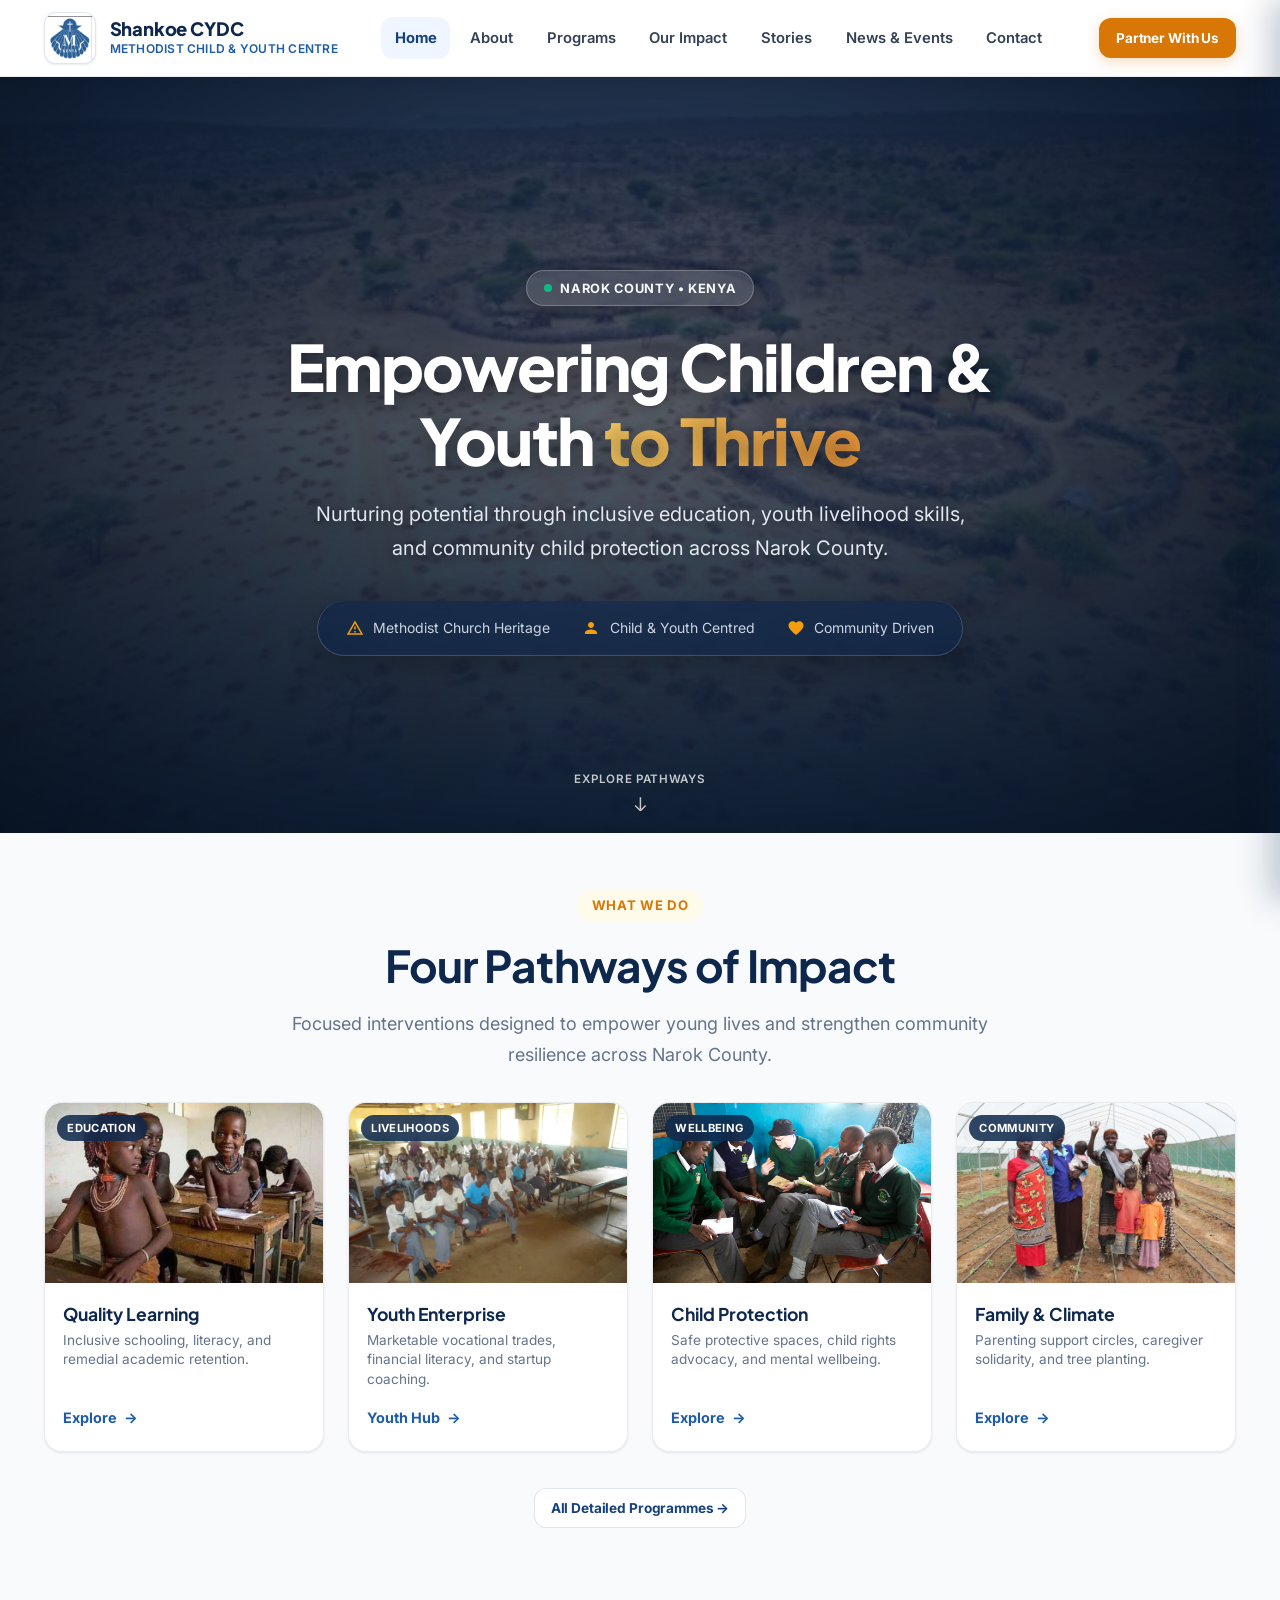
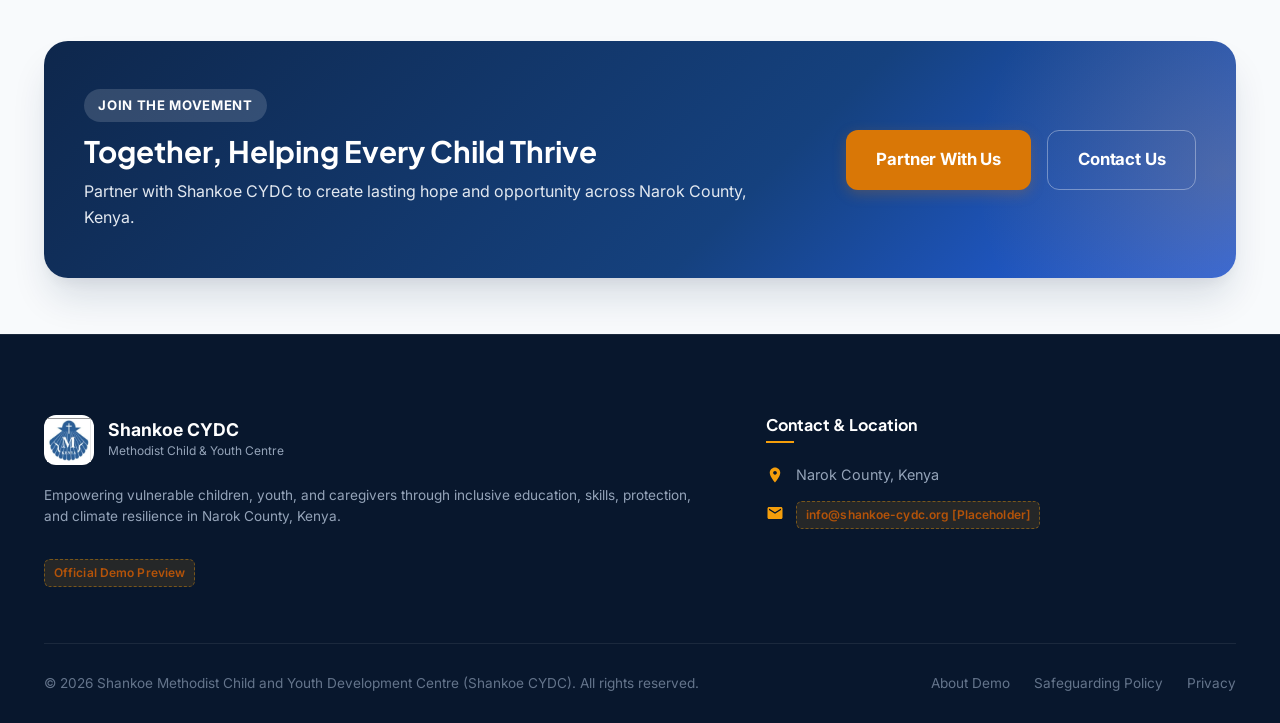
==== commit d5450b46: "Remove play/pause button; add slow-motion autoloop hero video with children Pexels source" ====
--- a/index.html
+++ b/index.html
@@ -103,9 +103,10 @@
 
   <!-- Cinematic Hero Section with Licensed Background Video -->
   <section class="hero hero-cinematic" id="hero">
-    <!-- Seamless Background Video -->
+    <!-- Seamless Background Video (autoplay, muted, looping, slow-motion) -->
     <div class="hero-video-wrapper" aria-hidden="true">
       <video class="hero-video" id="heroVideo" autoplay muted loop playsinline preload="auto" poster="assets/images/kenya-maasai-landscape.jpg">
+        <source src="https://videos.pexels.com/video-files/5063831/5063831-uhd_3840_2160_25fps.mp4" type="video/mp4">
         <source src="assets/videos/narok-landscape-loop.webm" type="video/webm">
       </video>
       <div class="hero-video-overlay"></div>
@@ -141,18 +142,6 @@
           </div>
         </div>
       </div>
-    </div>
-
-    <!-- Video Play/Pause & Media Indicator Control -->
-    <div class="hero-controls-bar">
-      <div class="hero-media-tag">
-        <svg viewBox="0 0 24 24" fill="currentColor" width="14" height="14"><path d="M12 2C6.48 2 2 6.48 2 12s4.48 10 10 10 10-4.48 10-10S17.52 2 12 2zm-2 14.5v-9l6 4.5-6 4.5z"/></svg>
-        <span>Cinematic View &bull; Narok Landscape</span>
-      </div>
-      <button class="hero-video-toggle" id="heroVideoToggle" aria-label="Pause background video" title="Pause or play background video">
-        <svg class="pause-icon" viewBox="0 0 24 24" fill="currentColor" width="16" height="16"><path d="M6 19h4V5H6v14zm8-14v14h4V5h-4z"/></svg>
-        <svg class="play-icon" viewBox="0 0 24 24" fill="currentColor" width="16" height="16" style="display:none;"><path d="M8 5v14l11-7z"/></svg>
-      </button>
     </div>
 
     <!-- Subtle Scroll Cue -->
